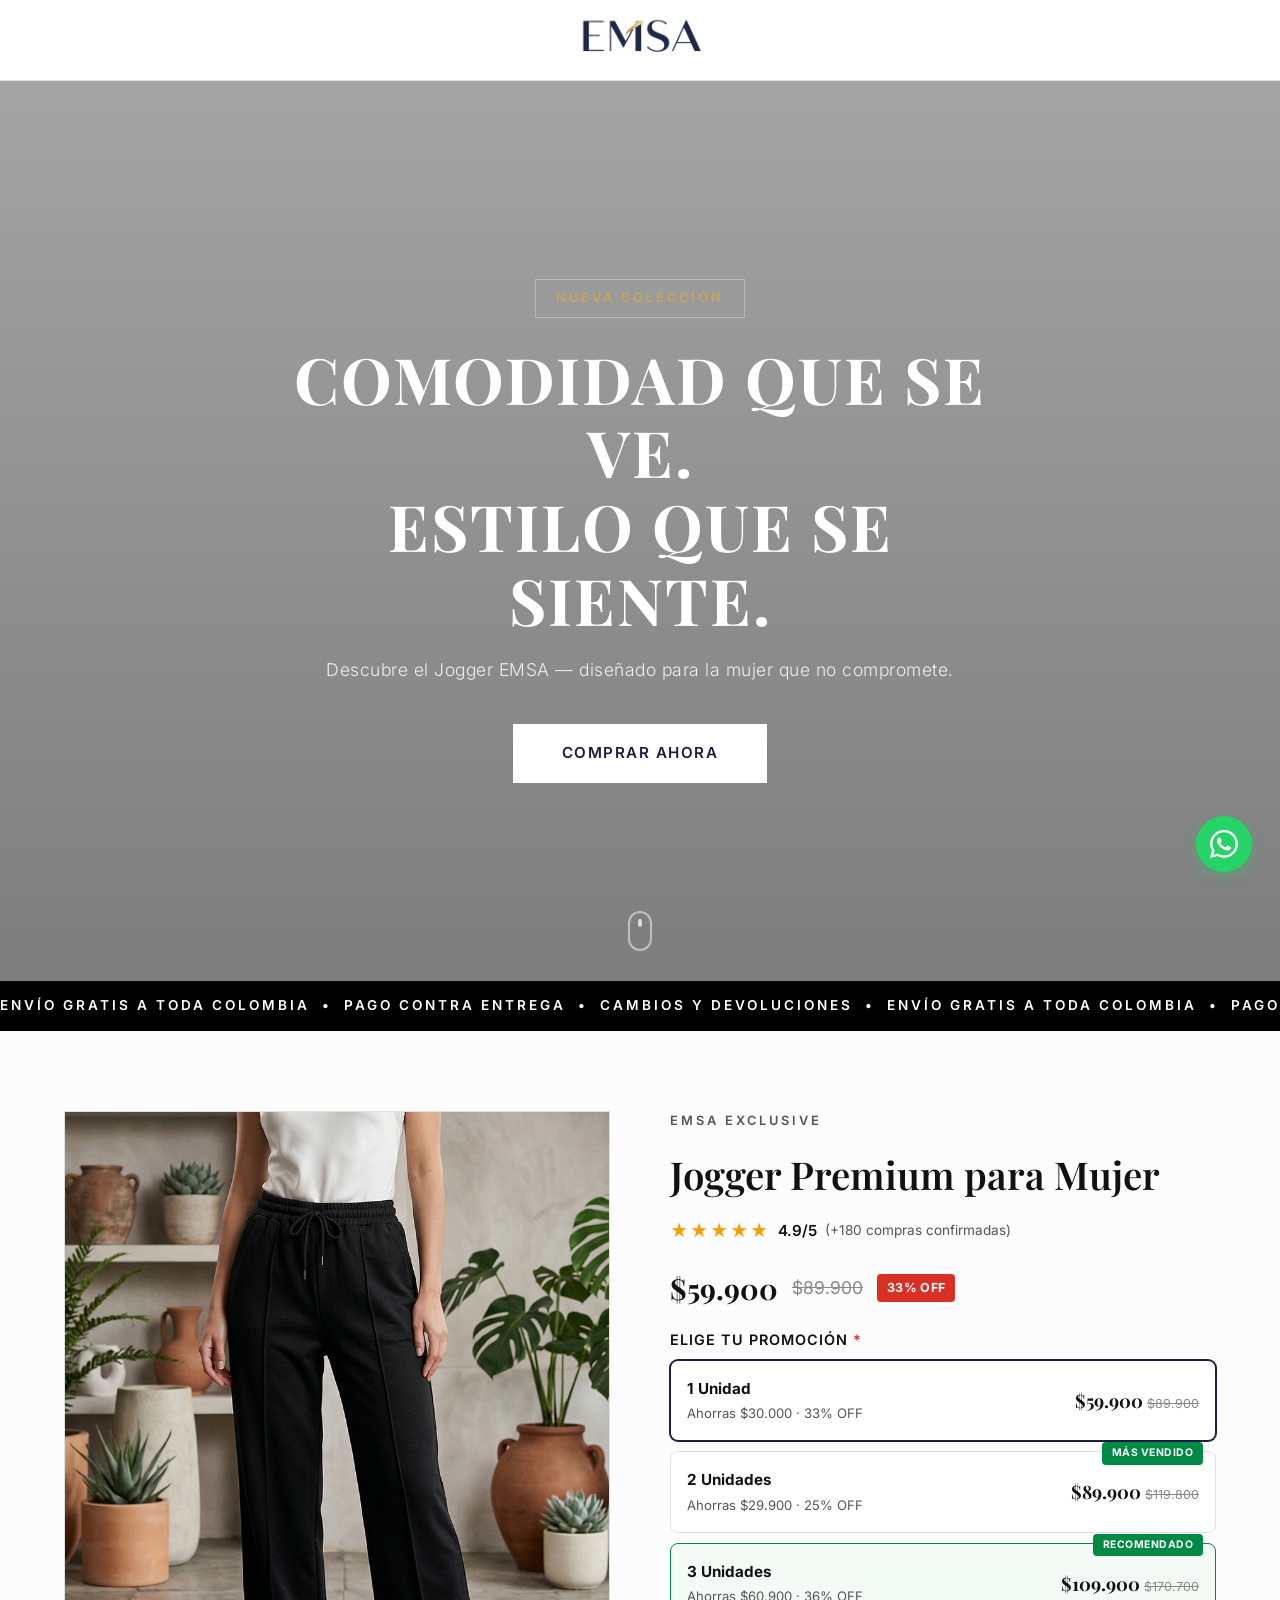
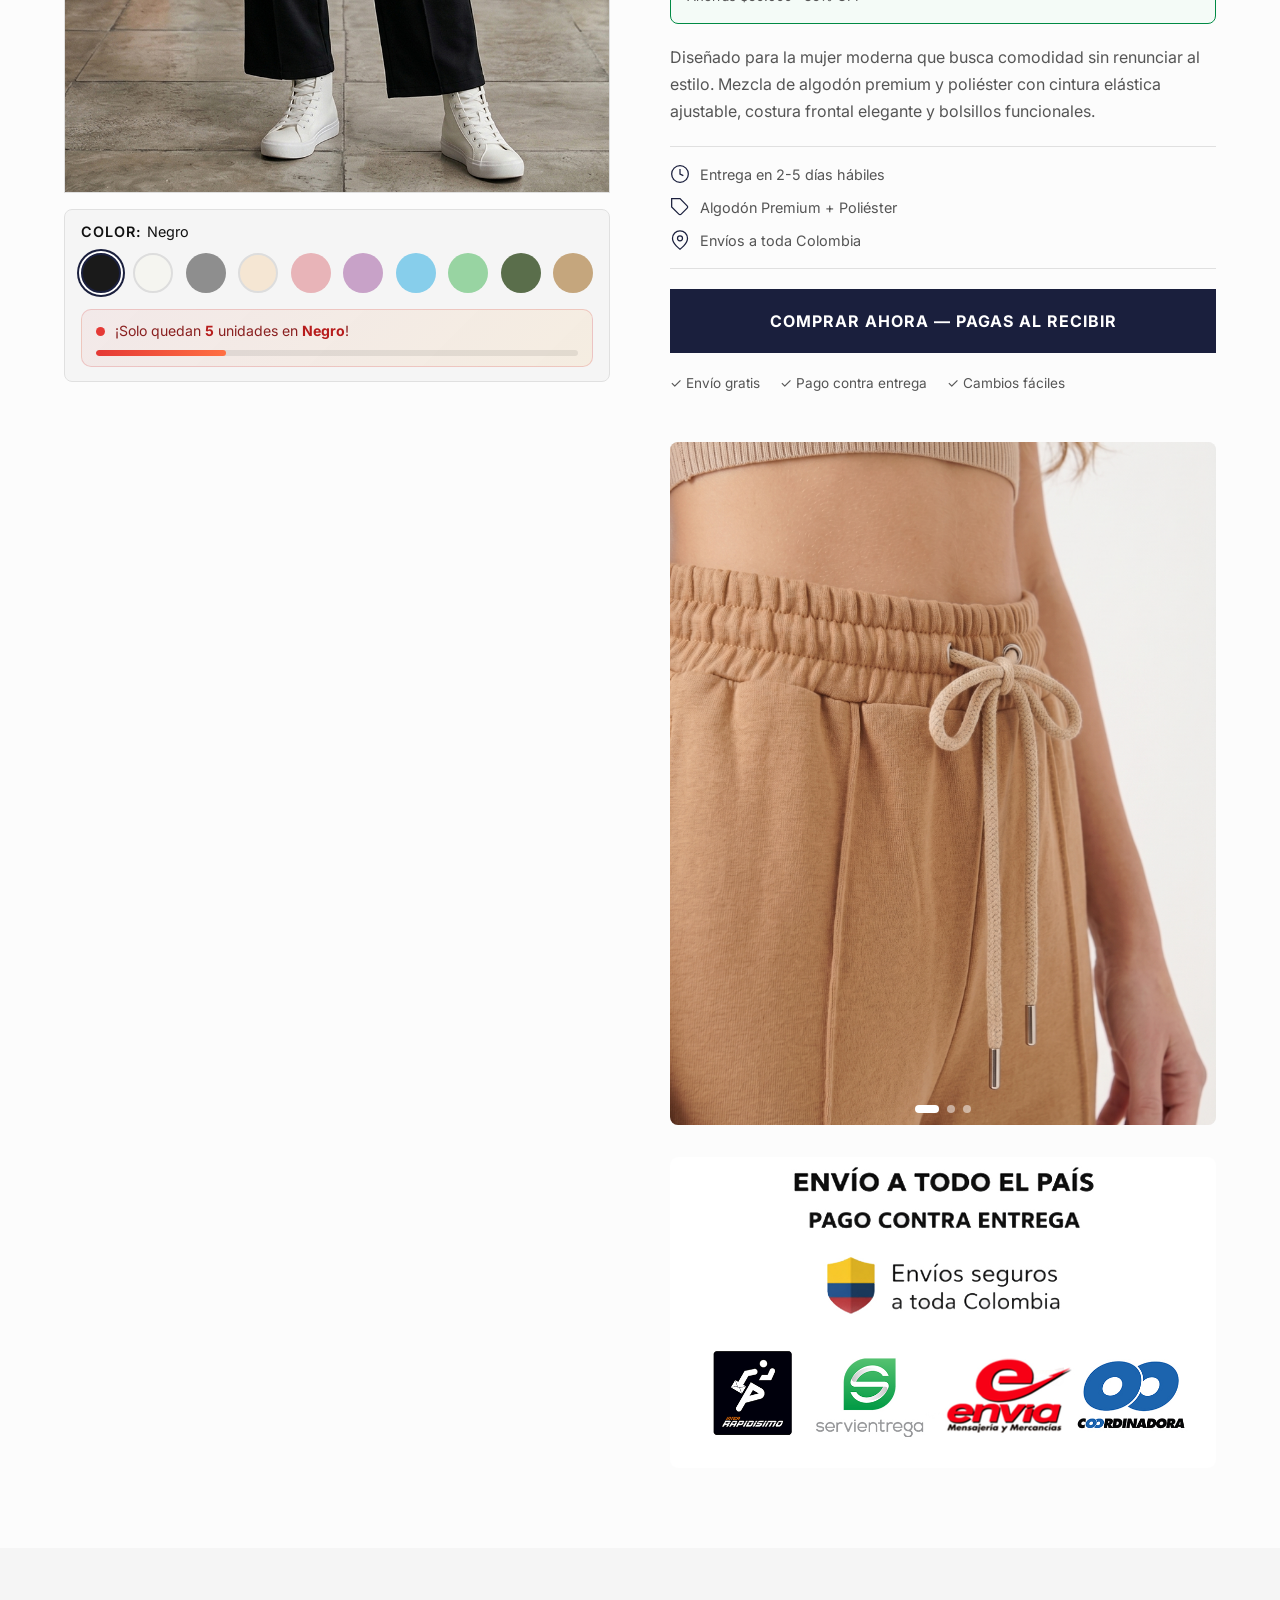
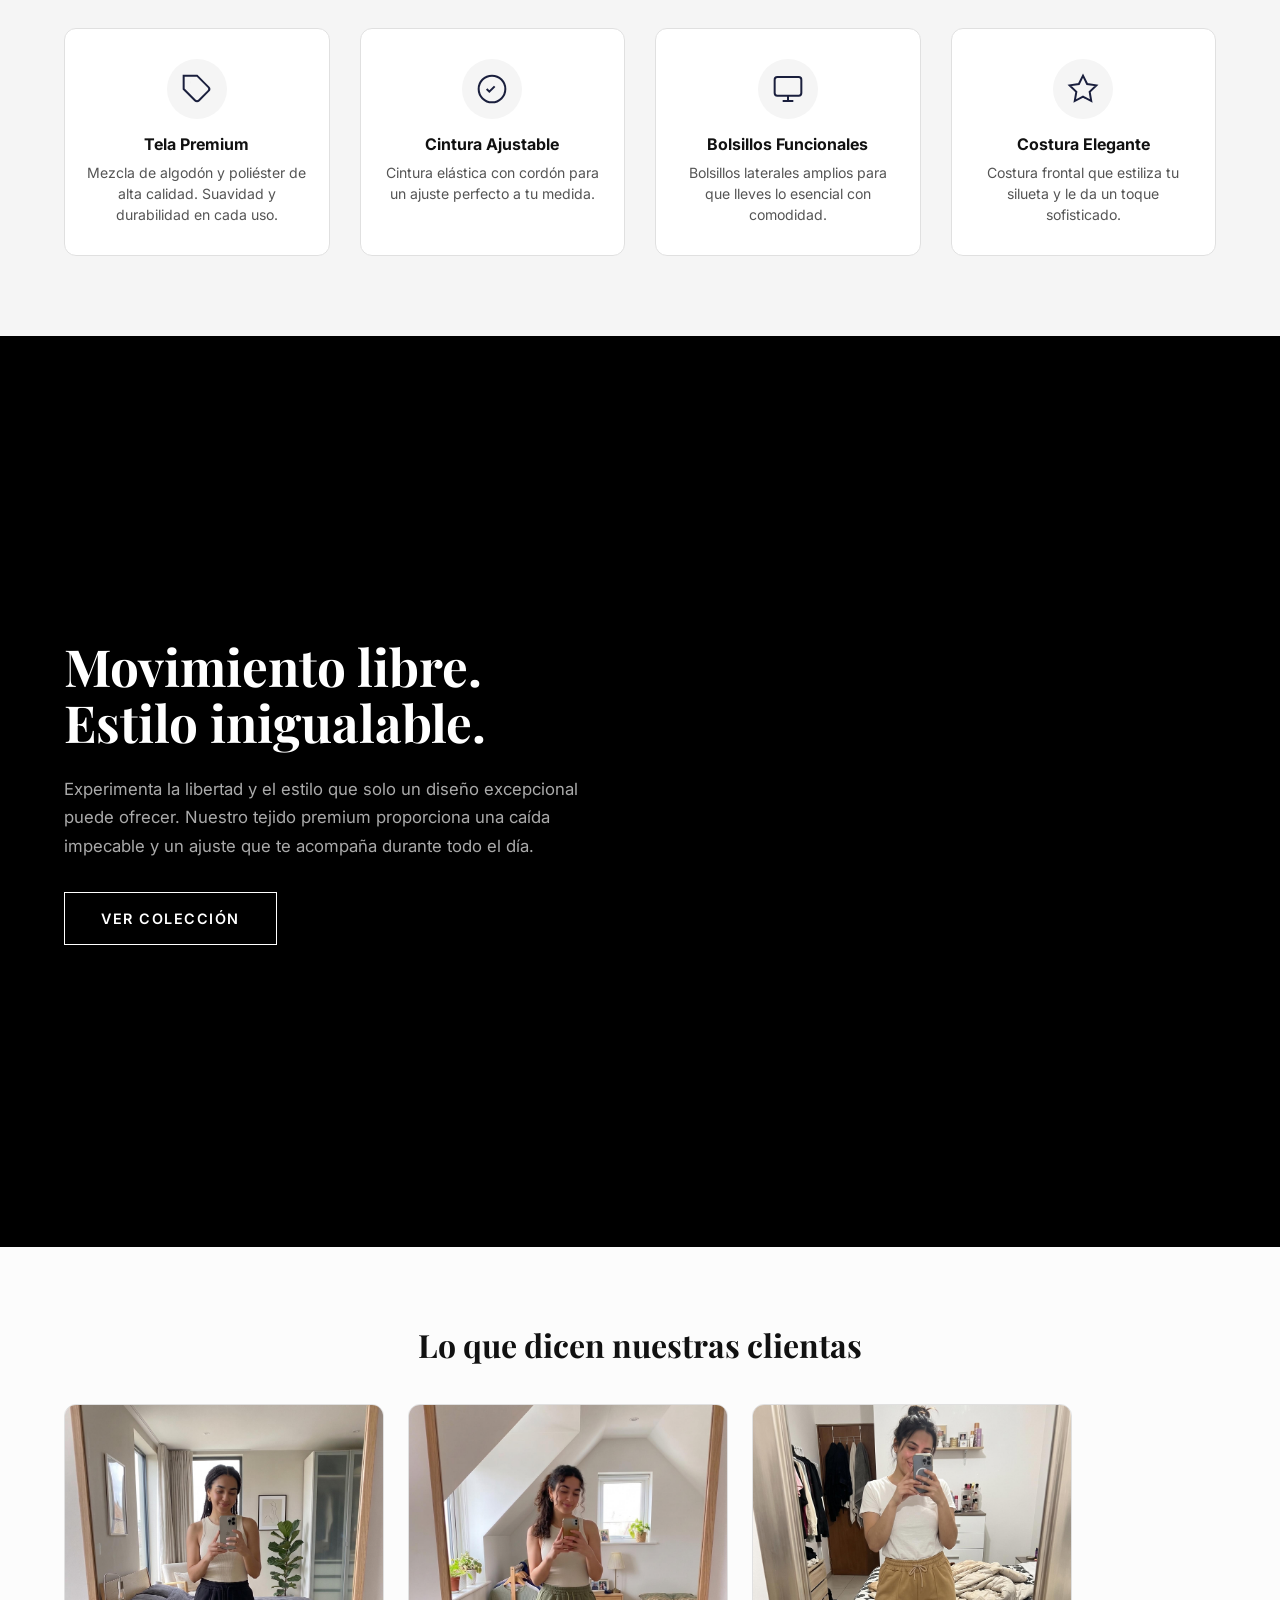
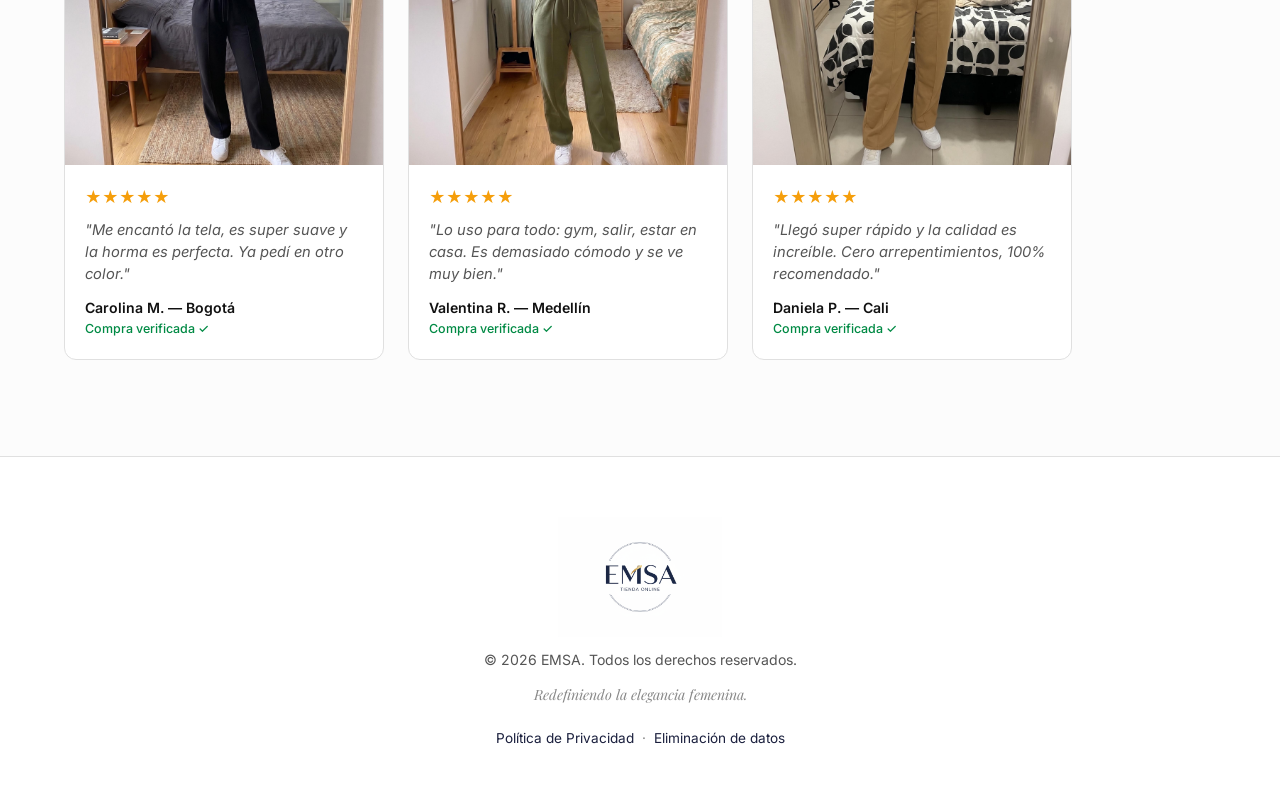
==== index.html @ 85e3eb6b "Cambios emsa 2026-04-19" ====
<!DOCTYPE html>
<html lang="es">

<head>
    <meta charset="UTF-8">
    <meta name="viewport" content="width=device-width, initial-scale=1.0">
    <title>EMSA | Jogger Premium para Mujer — Envío Gratis</title>
    <meta name="description"
        content="Descubre el Jogger Premium EMSA. Comodidad, estilo y elegancia para la mujer moderna. Envío gratis y pago contra entrega en toda Colombia.">
    <meta property="og:title" content="EMSA | Jogger Premium para Mujer">
    <meta property="og:description" content="Comodidad que se ve. Estilo que se siente. Envío gratis a toda Colombia.">
    <meta property="og:type" content="product">
    <link rel="icon" type="image/png" href="multimedia/imagen/material visual tienda/ems_sin_fondo.png">
    <link rel="preconnect" href="https://fonts.googleapis.com">
    <link rel="preconnect" href="https://fonts.gstatic.com" crossorigin>
    <link
        href="https://fonts.googleapis.com/css2?family=Inter:wght@300;400;500;600;700&family=Playfair+Display:ital,wght@0,400;0,600;0,700;1,400&display=swap"
        rel="stylesheet">
    <link rel="stylesheet" href="styles.css">
    <!-- Meta Pixel Code -->
    <script>
    !function(f,b,e,v,n,t,s){if(f.fbq)return;n=f.fbq=function(){n.callMethod?
    n.callMethod.apply(n,arguments):n.queue.push(arguments)};if(!f._fbq)f._fbq=n;
    n.push=n;n.loaded=!0;n.version='2.0';n.queue=[];t=b.createElement(e);t.async=!0;
    t.src=v;s=b.getElementsByTagName(e)[0];s.parentNode.insertBefore(t,s)}(window,
    document,'script','https://connect.facebook.net/en_US/fbevents.js');
    fbq('init', '1169204614256465');
    fbq('track', 'PageView');
    fbq('track', 'ViewContent', {
        content_name: 'Jogger Premium EMSA',
        content_category: 'Mujer / Joggers',
        content_type: 'product',
        currency: 'COP',
        value: 59900
    });
    </script>
    <noscript><img height="1" width="1" style="display:none"
    src="https://www.facebook.com/tr?id=1169204614256465&ev=PageView&noscript=1"/></noscript>
    <!-- End Meta Pixel Code -->
</head>

<body>

    <!-- Navbar -->
    <nav class="navbar" id="navbar">
        <div class="navbar-inner">
            <img src="multimedia/imagen/material visual tienda/ems_sin_fondo.png" alt="EMSA Logo" class="logo">
        </div>
    </nav>

    <!-- Hero Section -->
    <header class="hero" id="inicio">
        <video autoplay muted loop playsinline class="hero-video">
            <source src="multimedia/video/hero.mp4" type="video/mp4">
        </video>
        <div class="hero-overlay"></div>
        <div class="hero-content">
            <p class="hero-badge">Nueva Colección</p>
            <h1 class="hero-title">COMODIDAD QUE SE VE.<br>ESTILO QUE SE SIENTE.</h1>
            <p class="hero-subtitle">Descubre el Jogger EMSA &mdash; diseñado para la mujer que no compromete.</p>
            <a href="#producto" class="btn-hero">Comprar Ahora</a>
        </div>
        <div class="hero-scroll-indicator">
            <span></span>
        </div>
    </header>

    <!-- Marquee -->
    <div class="marquee-bar">
        <div class="marquee-track">
            <span class="marquee-content">ENVÍO GRATIS A TODA COLOMBIA &nbsp;&bull;&nbsp; PAGO CONTRA ENTREGA &nbsp;&bull;&nbsp; CAMBIOS Y DEVOLUCIONES &nbsp;&bull;&nbsp; ENVÍO GRATIS A TODA COLOMBIA &nbsp;&bull;&nbsp; PAGO CONTRA ENTREGA &nbsp;&bull;&nbsp; CAMBIOS Y DEVOLUCIONES &nbsp;&bull;&nbsp;</span>
            <span class="marquee-content">ENVÍO GRATIS A TODA COLOMBIA &nbsp;&bull;&nbsp; PAGO CONTRA ENTREGA &nbsp;&bull;&nbsp; CAMBIOS Y DEVOLUCIONES &nbsp;&bull;&nbsp; ENVÍO GRATIS A TODA COLOMBIA &nbsp;&bull;&nbsp; PAGO CONTRA ENTREGA &nbsp;&bull;&nbsp; CAMBIOS Y DEVOLUCIONES &nbsp;&bull;&nbsp;</span>
        </div>
    </div>

    <!-- Product Section -->
    <section class="product-section" id="producto">
        <div class="container product-grid">

            <!-- Gallery -->
            <div class="product-gallery">
                <div class="main-image-wrapper">
                    <img src="multimedia/imagen/colores productos/Negro.jpg" alt="Jogger EMSA color Negro" id="main-product-img" class="main-image">
                </div>

                <!-- Color Selector (junto a la galería para fácil acceso) -->
                <div class="color-selector" id="gallery-color-selector">
                    <h3>Color: <span id="selected-color-name">Negro</span></h3>
                    <div class="color-swatches" id="color-swatches">
                        <!-- Generated by JS -->
                    </div>
                    <div class="stock-alert" id="stock-alert">
                        <div class="stock-alert-text">
                            <span class="stock-dot"></span>
                            <span>&iexcl;Solo quedan <strong id="stock-count">5</strong> unidades en <strong id="stock-color-name">Negro</strong>!</span>
                        </div>
                        <div class="stock-bar">
                            <div class="stock-bar-fill" id="stock-bar-fill"></div>
                        </div>
                    </div>
                </div>
            </div>

            <!-- Product Details -->
            <div class="product-details">
                <p class="brand-tag">EMSA EXCLUSIVE</p>
                <h2 class="product-title">Jogger Premium para Mujer</h2>
                <div class="product-reviews">
                    <span class="stars">&#9733;&#9733;&#9733;&#9733;&#9733;</span>
                    <span class="review-score">4.9/5</span>
                    <span class="review-count">(+180 compras confirmadas)</span>
                </div>

                <div class="price-block">
                    <span class="current-price" id="display-price"></span>
                    <span class="original-price" id="display-old-price"></span>
                    <span class="discount-badge" id="display-discount"></span>
                </div>

                <!-- Bundle Selector -->
                <div class="bundle-selector">
                    <h3>Elige tu promoción <span class="required">*</span></h3>
                    <div class="bundle-options" id="bundle-options">
                        <!-- Generated by JS -->
                    </div>
                </div>

                <p class="product-description">
                    Diseñado para la mujer moderna que busca comodidad sin renunciar al estilo.
                    Mezcla de algodón premium y poliéster con cintura elástica ajustable,
                    costura frontal elegante y bolsillos funcionales.
                </p>

                <div class="product-specs">
                    <div class="spec-item">
                        <svg width="20" height="20" viewBox="0 0 24 24" fill="none" stroke="currentColor" stroke-width="1.5"><circle cx="12" cy="12" r="10"/><path d="M12 6v6l4 2"/></svg>
                        <span>Entrega en 2-5 días hábiles</span>
                    </div>
                    <div class="spec-item">
                        <svg width="20" height="20" viewBox="0 0 24 24" fill="none" stroke="currentColor" stroke-width="1.5"><path d="M20.59 13.41l-7.17 7.17a2 2 0 0 1-2.83 0L2 12V2h10l8.59 8.59a2 2 0 0 1 0 2.82z"/><line x1="7" y1="7" x2="7.01" y2="7"/></svg>
                        <span>Algodón Premium + Poliéster</span>
                    </div>
                    <div class="spec-item">
                        <svg width="20" height="20" viewBox="0 0 24 24" fill="none" stroke="currentColor" stroke-width="1.5"><path d="M21 10c0 7-9 13-9 13s-9-6-9-13a9 9 0 0 1 18 0z"/><circle cx="12" cy="10" r="3"/></svg>
                        <span>Envíos a toda Colombia</span>
                    </div>
                </div>

                <button class="btn-buy" id="btn-buy">
                    COMPRAR AHORA &mdash; PAGAS AL RECIBIR
                </button>

                <div class="trust-badges">
                    <span>&#10003; Envío gratis</span>
                    <span>&#10003; Pago contra entrega</span>
                    <span>&#10003; Cambios fáciles</span>
                </div>

                <div class="product-carousel" id="product-carousel">
                    <div class="product-carousel-track" id="product-carousel-track">
                        <div class="product-carousel-slide"><img src="multimedia/imagen/material visual producto/detalle producto.png" alt="Detalle del producto"></div>
                        <div class="product-carousel-slide"><img src="multimedia/imagen/material visual producto/cuerpo lateral.png" alt="Vista lateral"></div>
                        <div class="product-carousel-slide"><img src="multimedia/imagen/material visual producto/cuerpo entero.png" alt="Vista frontal"></div>
                    </div>
                    <div class="product-carousel-dots" id="product-carousel-dots"></div>
                </div>

                <div class="transportadoras">
                    <img src="multimedia/imagen/material visual producto/transportadoras.jpg" alt="Transportadoras: InterRapidísimo, Servientrega, Envía, Coordinadora">
                </div>
            </div>
        </div>
    </section>

    <!-- Benefits -->
    <section class="benefits-section">
        <div class="container">
            <div class="benefits-grid">
                <div class="benefit-card" data-reveal>
                    <div class="benefit-icon">
                        <svg width="32" height="32" viewBox="0 0 24 24" fill="none" stroke="currentColor" stroke-width="1.5"><path d="M20.59 13.41l-7.17 7.17a2 2 0 0 1-2.83 0L2 12V2h10l8.59 8.59a2 2 0 0 1 0 2.82z"/><line x1="7" y1="7" x2="7.01" y2="7"/></svg>
                    </div>
                    <h4>Tela Premium</h4>
                    <p>Mezcla de algodón y poliéster de alta calidad. Suavidad y durabilidad en cada uso.</p>
                </div>
                <div class="benefit-card" data-reveal>
                    <div class="benefit-icon">
                        <svg width="32" height="32" viewBox="0 0 24 24" fill="none" stroke="currentColor" stroke-width="1.5"><circle cx="12" cy="12" r="10"/><path d="M8 12l2 2 4-4"/></svg>
                    </div>
                    <h4>Cintura Ajustable</h4>
                    <p>Cintura elástica con cordón para un ajuste perfecto a tu medida.</p>
                </div>
                <div class="benefit-card" data-reveal>
                    <div class="benefit-icon">
                        <svg width="32" height="32" viewBox="0 0 24 24" fill="none" stroke="currentColor" stroke-width="1.5"><rect x="2" y="3" width="20" height="14" rx="2" ry="2"/><line x1="8" y1="21" x2="16" y2="21"/><line x1="12" y1="17" x2="12" y2="21"/></svg>
                    </div>
                    <h4>Bolsillos Funcionales</h4>
                    <p>Bolsillos laterales amplios para que lleves lo esencial con comodidad.</p>
                </div>
                <div class="benefit-card" data-reveal>
                    <div class="benefit-icon">
                        <svg width="32" height="32" viewBox="0 0 24 24" fill="none" stroke="currentColor" stroke-width="1.5"><polygon points="12 2 15.09 8.26 22 9.27 17 14.14 18.18 21.02 12 17.77 5.82 21.02 7 14.14 2 9.27 8.91 8.26 12 2"/></svg>
                    </div>
                    <h4>Costura Elegante</h4>
                    <p>Costura frontal que estiliza tu silueta y le da un toque sofisticado.</p>
                </div>
            </div>
        </div>
    </section>

    <!-- Video Showcase -->
    <section class="video-showcase">
        <div class="container showcase-grid">
            <div class="showcase-text" data-reveal>
                <h2>Movimiento libre.<br>Estilo inigualable.</h2>
                <p>Experimenta la libertad y el estilo que solo un diseño excepcional puede ofrecer. Nuestro tejido premium proporciona una caída impecable y un ajuste que te acompaña durante todo el día.</p>
                <a href="#producto" class="btn-showcase">Ver Colección</a>
            </div>
            <div class="showcase-video-wrapper" data-reveal>
                <video autoplay muted loop playsinline class="showcase-video">
                    <source src="multimedia/video/Jogger_En_Calle.mp4" type="video/mp4">
                </video>
            </div>
        </div>
    </section>

    <!-- Testimonials -->
    <section class="testimonials-section" id="testimonios">
        <div class="container">
            <h2 class="section-heading" data-reveal>Lo que dicen nuestras clientas</h2>
            <div class="testimonials-carousel" id="testimonials-carousel">
                <!-- Generated by JS -->
            </div>
        </div>
    </section>

    <!-- Footer -->
    <footer class="footer">
        <div class="container footer-inner">
            <img src="multimedia/imagen/material visual tienda/emsa.png" alt="EMSA Logo" class="footer-logo">
            <p>&copy; 2026 EMSA. Todos los derechos reservados.</p>
            <p class="footer-tagline">Redefiniendo la elegancia femenina.</p>
            <nav class="footer-legal">
                <a href="privacidad.html">Política de Privacidad</a>
                <span aria-hidden="true">·</span>
                <a href="eliminacion-datos.html">Eliminación de datos</a>
            </nav>
        </div>
    </footer>

    <!-- Sticky Mobile CTA -->
    <div class="sticky-cta" id="sticky-cta">
        <button class="btn-sticky" id="btn-sticky">
            COMPRAR AHORA
            <small>Envío gratis &bull; Pagas al recibir</small>
        </button>
    </div>

    <!-- WhatsApp Float -->
    <a href="#" id="whatsapp-float" class="whatsapp-float" target="_blank" rel="noopener noreferrer">
        <svg xmlns="http://www.w3.org/2000/svg" width="28" height="28" fill="white" viewBox="0 0 16 16">
            <path d="M13.601 2.326A7.854 7.854 0 0 0 7.994 0C3.627 0 .068 3.558.064 7.926c0 1.399.366 2.76 1.057 3.965L0 16l4.204-1.102a7.933 7.933 0 0 0 3.79.965h.004c4.368 0 7.926-3.558 7.93-7.93A7.898 7.898 0 0 0 13.6 2.326zM7.994 14.521a6.573 6.573 0 0 1-3.356-.92l-.24-.144-2.494.654.666-2.433-.156-.251a6.56 6.56 0 0 1-1.007-3.505c0-3.626 2.957-6.584 6.591-6.584a6.56 6.56 0 0 1 4.66 1.931 6.557 6.557 0 0 1 1.928 4.66c-.004 3.639-2.961 6.592-6.592 6.592zm3.615-4.934c-.197-.099-1.17-.578-1.353-.646-.182-.065-.315-.099-.445.099-.133.197-.513.646-.627.775-.114.133-.232.148-.43.05-.197-.1-.836-.308-1.592-.985-.59-.525-.985-1.175-1.103-1.372-.114-.198-.011-.304.088-.403.087-.088.197-.232.296-.346.1-.114.133-.198.198-.33.065-.134.034-.248-.015-.347-.05-.099-.445-1.076-.612-1.47-.16-.389-.323-.335-.445-.34-.114-.007-.247-.007-.38-.007a.729.729 0 0 0-.529.247c-.182.198-.691.677-.691 1.654 0 .977.71 1.916.81 2.049.098.133 1.394 2.132 3.383 2.992.47.205.84.326 1.129.418.475.152.904.129 1.246.08.38-.058 1.171-.48 1.338-.943.164-.464.164-.86.114-.943-.049-.084-.182-.133-.38-.232z"/>
        </svg>
    </a>

    <!-- Checkout Modal -->
    <div class="modal-overlay" id="checkout-modal">
        <div class="modal" role="dialog" aria-labelledby="modal-title">
            <button class="modal-close" id="modal-close" aria-label="Cerrar">&times;</button>

            <div class="modal-header">
                <h3 id="modal-title">Finaliza tu Pedido</h3>
                <p>Completa el formulario y <strong>paga al recibir</strong> en la puerta de tu casa.</p>
            </div>

            <div class="modal-body">
                <!-- Order Summary -->
                <div class="order-summary">
                    <div class="summary-thumb">
                        <img src="multimedia/imagen/material visual producto/cuerpo entero.png" alt="Jogger EMSA" id="summary-img">
                    </div>
                    <div class="summary-info">
                        <h4 id="summary-combo-name">1 Unidad</h4>
                        <p class="summary-color" id="summary-color">Color: Negro</p>
                        <div class="summary-price-row">
                            <span id="summary-price">$59.900</span>
                            <span class="summary-free-shipping">Envío Gratis</span>
                        </div>
                    </div>
                </div>

                <!-- Modal Bundle Selector -->
                <div class="modal-bundles">
                    <h4>Promoción:</h4>
                    <div class="modal-bundle-grid" id="modal-bundle-grid">
                        <!-- Generated by JS -->
                    </div>
                </div>

                <!-- Sizes per unit -->
                <div class="modal-sizes" id="modal-sizes-container">
                    <!-- Generated by JS -->
                </div>

                <!-- Form -->
                <form id="checkout-form" class="checkout-form" novalidate>
                    <div class="form-row">
                        <div class="form-group">
                            <label for="fname">Nombre *</label>
                            <input type="text" id="fname" name="fname" placeholder="Tu nombre" required>
                        </div>
                        <div class="form-group">
                            <label for="lname">Apellidos *</label>
                            <input type="text" id="lname" name="lname" placeholder="Tus apellidos" required>
                        </div>
                    </div>

                    <div class="form-row">
                        <div class="form-group">
                            <label for="phone">Celular *</label>
                            <input type="tel" id="phone" name="phone" placeholder="3001234567" pattern="[0-9]{10}" required>
                            <span class="field-error" id="phone-error">Ingresa exactamente 10 dígitos.</span>
                        </div>
                        <div class="form-group">
                            <label for="email">Email <span class="optional">(opcional)</span></label>
                            <input type="email" id="email" name="email" placeholder="correo@ejemplo.com">
                        </div>
                    </div>

                    <div class="form-row">
                        <div class="form-group">
                            <label for="department">Departamento *</label>
                            <select id="department" name="department" required>
                                <option value="">Selecciona</option>
                            </select>
                        </div>
                        <div class="form-group">
                            <label for="city">Ciudad *</label>
                            <select id="city" name="city" required disabled>
                                <option value="">Primero el departamento</option>
                            </select>
                        </div>
                    </div>

                    <div class="form-group">
                        <label for="address">Dirección de entrega *</label>
                        <input type="text" id="address" name="address" placeholder="Calle 45 # 12-34" required>
                    </div>

                    <div class="form-row">
                        <div class="form-group">
                            <label for="neighborhood">Barrio *</label>
                            <input type="text" id="neighborhood" name="neighborhood" placeholder="Nombre del barrio" required>
                        </div>
                        <div class="form-group">
                            <label for="apto">Casa / Apto <span class="optional">(opcional)</span></label>
                            <input type="text" id="apto" name="apto" placeholder="Apto 301, Torre B...">
                        </div>
                    </div>

                    <button type="submit" class="btn-submit">
                        <svg width="22" height="22" viewBox="0 0 24 24" fill="none" stroke="currentColor" stroke-width="2" stroke-linecap="round" stroke-linejoin="round"><path d="M21 15a2 2 0 0 1-2 2H7l-4 4V5a2 2 0 0 1 2-2h14a2 2 0 0 1 2 2z"></path></svg>
                        CONFIRMAR PEDIDO POR WHATSAPP
                    </button>
                    <p class="form-disclaimer">Al confirmar serás redirigido a WhatsApp para validar tu pedido y coordinar el despacho.</p>
                </form>
            </div>
        </div>
    </div>

    <!-- Social Proof Toast Container -->
    <div class="social-proof-toast" id="social-proof-toast" aria-live="polite">
        <div class="toast-thumb"><img id="toast-img" src="" alt=""></div>
        <div class="toast-body">
            <p class="toast-title"><span id="toast-name"></span> de <span id="toast-city"></span></p>
            <p class="toast-text">compró <strong id="toast-qty"></strong> &mdash; <span class="toast-verified">Compra verificada &#10003;</span></p>
            <p class="toast-time" id="toast-time"></p>
        </div>
        <button class="toast-close" id="toast-close" aria-label="Cerrar">&times;</button>
    </div>

    <script src="script.js"></script>
</body>

</html>
---- styles.css ----
/* ==========================================================
   EMSA — Landing Page Styles
   Paleta: Negro/Blanco/Navy (inspirado en identidad EMSA)
   Tipografía: Playfair Display + Inter
   ========================================================== */

:root {
    --bg: #fcfcfc;
    --bg-alt: #f5f5f5;
    --text: #111111;
    --text-secondary: #555555;
    --text-light: #888888;
    --accent: #1a1f3d;
    --accent-light: #2d3561;
    --gold: #c5a55a;
    --border: #e0e0e0;
    --success: #008a44;
    --error: #d93025;
    --whatsapp: #25D366;
    --white: #ffffff;
    --black: #000000;
    --radius: 8px;
    --radius-lg: 12px;
    --transition: 0.3s ease;
    --shadow-sm: 0 2px 8px rgba(0,0,0,0.06);
    --shadow-md: 0 4px 20px rgba(0,0,0,0.08);
    --shadow-lg: 0 10px 40px rgba(0,0,0,0.12);
}

/* ==========================================================
   Reset & Base
   ========================================================== */
*,
*::before,
*::after {
    margin: 0;
    padding: 0;
    box-sizing: border-box;
}

html {
    scroll-behavior: smooth;
}

body {
    font-family: 'Inter', system-ui, -apple-system, sans-serif;
    background-color: var(--bg);
    color: var(--text);
    line-height: 1.6;
    overflow-x: hidden;
    -webkit-font-smoothing: antialiased;
}

h1, h2, h3, h4 {
    font-family: 'Playfair Display', serif;
    line-height: 1.15;
}

a {
    text-decoration: none;
    color: inherit;
}

img {
    max-width: 100%;
    height: auto;
    display: block;
}

button {
    font-family: inherit;
    cursor: pointer;
    border: none;
    background: none;
}

.container {
    max-width: 1200px;
    margin: 0 auto;
    padding: 0 24px;
}

/* ==========================================================
   Reveal Animation
   ========================================================== */
[data-reveal] {
    opacity: 0;
    transform: translateY(30px);
    transition: opacity 0.7s ease, transform 0.7s ease;
}

[data-reveal].revealed {
    opacity: 1;
    transform: translateY(0);
}

/* ==========================================================
   Navbar
   ========================================================== */
.navbar {
    position: sticky;
    top: 0;
    z-index: 100;
    background: var(--white);
    border-bottom: 1px solid var(--border);
    transition: box-shadow var(--transition);
}

.navbar.scrolled {
    box-shadow: var(--shadow-sm);
}

.navbar-inner {
    display: flex;
    justify-content: center;
    align-items: center;
    height: 80px;
    padding: 0 24px;
    overflow: visible;
}

.logo {
    height: 200px;
    width: auto;
    object-fit: contain;
    transition: transform var(--transition);
}

.logo:hover {
    transform: scale(1.03);
}

/* ==========================================================
   Hero
   ========================================================== */
.hero {
    position: relative;
    height: 100vh;
    min-height: 600px;
    display: flex;
    align-items: center;
    justify-content: center;
    text-align: center;
    color: var(--white);
    overflow: hidden;
}

.hero-video {
    position: absolute;
    top: 50%;
    left: 50%;
    transform: translate(-50%, -50%);
    min-width: 100%;
    min-height: 100%;
    object-fit: cover;
    z-index: 0;
}

.hero-overlay {
    position: absolute;
    inset: 0;
    background: linear-gradient(
        to bottom,
        rgba(0, 0, 0, 0.35) 0%,
        rgba(0, 0, 0, 0.5) 100%
    );
    z-index: 1;
}

.hero-content {
    position: relative;
    z-index: 2;
    max-width: 800px;
    padding: 20px;
    animation: heroFadeIn 1.5s ease-out;
}

@keyframes heroFadeIn {
    from { opacity: 0; transform: translateY(30px); }
    to   { opacity: 1; transform: translateY(0); }
}

.hero-badge {
    display: inline-block;
    font-family: 'Inter', sans-serif;
    font-size: 0.8rem;
    font-weight: 600;
    letter-spacing: 3px;
    text-transform: uppercase;
    border: 1px solid rgba(255,255,255,0.3);
    padding: 8px 20px;
    margin-bottom: 24px;
    color: var(--gold);
}

.hero-title {
    font-size: clamp(2.2rem, 5vw, 4rem);
    font-weight: 700;
    letter-spacing: 2px;
    margin-bottom: 20px;
    color: var(--white);
}

.hero-subtitle {
    font-family: 'Inter', sans-serif;
    font-size: 1.1rem;
    font-weight: 300;
    letter-spacing: 0.5px;
    margin-bottom: 40px;
    color: rgba(255,255,255,0.85);
}

.btn-hero {
    display: inline-block;
    background: var(--white);
    color: var(--accent);
    font-family: 'Inter', sans-serif;
    font-size: 0.95rem;
    font-weight: 600;
    letter-spacing: 1.5px;
    text-transform: uppercase;
    padding: 16px 48px;
    border: 1px solid var(--white);
    transition: all var(--transition);
}

.btn-hero:hover {
    background: transparent;
    color: var(--white);
}

.hero-scroll-indicator {
    position: absolute;
    bottom: 30px;
    left: 50%;
    transform: translateX(-50%);
    z-index: 2;
}

.hero-scroll-indicator span {
    display: block;
    width: 24px;
    height: 40px;
    border: 2px solid rgba(255,255,255,0.5);
    border-radius: 12px;
    position: relative;
}

.hero-scroll-indicator span::after {
    content: '';
    position: absolute;
    top: 6px;
    left: 50%;
    transform: translateX(-50%);
    width: 4px;
    height: 8px;
    background: rgba(255,255,255,0.7);
    border-radius: 2px;
    animation: scrollBounce 2s infinite;
}

@keyframes scrollBounce {
    0%, 100% { transform: translateX(-50%) translateY(0); opacity: 1; }
    50%      { transform: translateX(-50%) translateY(12px); opacity: 0.3; }
}

/* ==========================================================
   Marquee
   ========================================================== */
.marquee-bar {
    background: var(--black);
    color: var(--white);
    padding: 14px 0;
    overflow: hidden;
    white-space: nowrap;
}

.marquee-track {
    display: flex;
    width: max-content;
    animation: marqueeScroll 20s linear infinite;
}

.marquee-content {
    font-family: 'Inter', sans-serif;
    font-size: 0.85rem;
    font-weight: 600;
    letter-spacing: 3px;
    text-transform: uppercase;
    flex-shrink: 0;
}

@keyframes marqueeScroll {
    0%   { transform: translateX(0); }
    100% { transform: translateX(-50%); }
}

/* ==========================================================
   Product Section
   ========================================================== */
.product-section {
    padding: 80px 0;
}

.product-grid {
    display: grid;
    grid-template-columns: 1fr 1fr;
    gap: 60px;
    align-items: start;
}

/* Gallery */
.product-gallery {
    display: flex;
    flex-direction: column;
    gap: 16px;
    position: sticky;
    top: 100px;
}

.main-image-wrapper {
    width: 100%;
    aspect-ratio: 4/5;
    overflow: hidden;
    background: var(--bg-alt);
    border: 1px solid var(--border);
}

.main-image {
    width: 100%;
    height: 100%;
    object-fit: cover;
    transition: opacity 0.2s ease;
}

/* Product Details */
.product-details {
    display: flex;
    flex-direction: column;
    gap: 20px;
}

.brand-tag {
    font-family: 'Inter', sans-serif;
    font-size: 0.8rem;
    font-weight: 600;
    letter-spacing: 3px;
    text-transform: uppercase;
    color: var(--text-secondary);
}

.product-title {
    font-size: 2.4rem;
    font-weight: 600;
    color: var(--text);
    line-height: 1.2;
}

.product-reviews {
    display: flex;
    align-items: center;
    gap: 8px;
    flex-wrap: wrap;
}

.stars {
    color: #F59E0B;
    font-size: 1.1rem;
    letter-spacing: 2px;
}

.review-score {
    font-weight: 600;
    font-size: 0.95rem;
}

.review-count {
    color: var(--text-secondary);
    font-size: 0.85rem;
}

/* Price */
.price-block {
    display: flex;
    align-items: center;
    gap: 14px;
    flex-wrap: wrap;
}

.current-price {
    font-family: 'Playfair Display', serif;
    font-size: 1.8rem;
    font-weight: 700;
    color: var(--text);
}

.original-price {
    font-size: 1.1rem;
    color: var(--text-light);
    text-decoration: line-through;
}

.discount-badge {
    background: var(--error);
    color: var(--white);
    font-size: 0.78rem;
    font-weight: 700;
    padding: 4px 10px;
    border-radius: 4px;
    text-transform: uppercase;
    letter-spacing: 0.3px;
}

/* Color Selector inside gallery */
#gallery-color-selector {
    background: var(--bg-alt);
    border: 1px solid var(--border);
    border-radius: var(--radius);
    padding: 14px 16px;
}

/* Color Selector */
.color-selector h3,
.bundle-selector h3 {
    font-family: 'Inter', sans-serif;
    font-size: 0.9rem;
    font-weight: 600;
    text-transform: uppercase;
    letter-spacing: 1px;
    margin-bottom: 12px;
}

.color-selector h3 span {
    font-weight: 400;
    text-transform: none;
    letter-spacing: 0;
}

.color-swatches {
    display: flex;
    gap: 8px;
    flex-wrap: nowrap;
    justify-content: space-between;
    width: 100%;
}

.color-swatch {
    flex: 1 1 0;
    min-width: 0;
    aspect-ratio: 1 / 1;
    max-width: 40px;
    border-radius: 50%;
    border: 2px solid transparent;
    cursor: pointer;
    transition: all var(--transition);
    position: relative;
    padding: 0;
}

.color-swatch:hover {
    transform: scale(1.1);
}

.color-swatch.active {
    border-color: var(--accent);
    box-shadow: 0 0 0 2px var(--white), 0 0 0 4px var(--accent);
}

/* Bundle Selector */
.bundle-options {
    display: flex;
    flex-direction: column;
    gap: 10px;
}

.bundle-card {
    border: 1px solid var(--border);
    border-radius: var(--radius);
    padding: 16px;
    cursor: pointer;
    transition: all 0.2s ease;
    background: var(--white);
    display: flex;
    justify-content: space-between;
    align-items: center;
    position: relative;
}

.bundle-card:hover {
    border-color: var(--text-light);
}

.bundle-card.active {
    border-color: var(--accent);
    box-shadow: 0 0 0 1px var(--accent);
}

.bundle-card.recommended {
    border-color: var(--success);
    background: #f4fbf7;
}

.bundle-card.recommended.active {
    box-shadow: 0 0 0 1px var(--success);
}

.bundle-badge {
    position: absolute;
    top: -10px;
    right: 12px;
    background: var(--success);
    color: var(--white);
    font-family: 'Inter', sans-serif;
    font-size: 0.65rem;
    font-weight: 700;
    letter-spacing: 0.5px;
    padding: 3px 10px;
    border-radius: 4px;
    text-transform: uppercase;
}

.bundle-left {
    display: flex;
    flex-direction: column;
    gap: 2px;
}

.bundle-name {
    font-weight: 700;
    font-size: 0.95rem;
}

.bundle-meta {
    font-size: 0.82rem;
    color: var(--text-secondary);
}

.bundle-right {
    text-align: right;
}

.bundle-price {
    font-family: 'Playfair Display', serif;
    font-size: 1.15rem;
    font-weight: 700;
}

.bundle-old-price {
    font-size: 0.78rem;
    color: var(--text-light);
    text-decoration: line-through;
}

/* Product Description & Specs */
.product-description {
    color: var(--text-secondary);
    font-size: 1rem;
    line-height: 1.7;
}

.product-specs {
    display: flex;
    flex-direction: column;
    gap: 10px;
    padding: 16px 0;
    border-top: 1px solid var(--border);
    border-bottom: 1px solid var(--border);
}

.spec-item {
    display: flex;
    align-items: center;
    gap: 10px;
    font-size: 0.9rem;
    color: var(--text-secondary);
}

.spec-item svg {
    color: var(--accent);
    flex-shrink: 0;
}

/* Buy Button */
.btn-buy {
    width: 100%;
    padding: 20px;
    background: var(--accent);
    color: var(--white);
    font-size: 1rem;
    font-weight: 700;
    letter-spacing: 1px;
    text-transform: uppercase;
    border: 2px solid var(--accent);
    transition: all var(--transition);
}

.btn-buy:hover {
    background: var(--white);
    color: var(--accent);
}

.trust-badges {
    display: flex;
    gap: 20px;
    flex-wrap: wrap;
    font-size: 0.85rem;
    color: var(--text-secondary);
}

.trust-badges span {
    display: flex;
    align-items: center;
    gap: 4px;
}

.transportadoras {
    margin-top: 12px;
    width: 100%;
}

.transportadoras img {
    display: block;
    width: 100%;
    height: auto;
    border-radius: var(--radius);
    object-fit: cover;
}

/* Product Carousel (auto-scroll arriba de transportadoras) */
.product-carousel {
    margin-top: 28px;
    position: relative;
    overflow: hidden;
    border-radius: var(--radius);
    background: var(--bg-alt);
}

.product-carousel-track {
    display: flex;
    transition: transform 0.6s cubic-bezier(0.4, 0, 0.2, 1);
    will-change: transform;
}

.product-carousel-slide {
    flex: 0 0 100%;
    aspect-ratio: 4/5;
    overflow: hidden;
}

.product-carousel-slide img {
    width: 100%;
    height: 100%;
    object-fit: cover;
    display: block;
}

.product-carousel-dots {
    position: absolute;
    bottom: 12px;
    left: 50%;
    transform: translateX(-50%);
    display: flex;
    gap: 8px;
    z-index: 2;
}

.product-carousel-dot {
    width: 8px;
    height: 8px;
    border-radius: 50%;
    background: rgba(255, 255, 255, 0.5);
    border: none;
    padding: 0;
    cursor: pointer;
    transition: background 0.3s, width 0.3s;
}

.product-carousel-dot.active {
    background: #fff;
    width: 24px;
    border-radius: 4px;
}

/* ==========================================================
   Benefits Section
   ========================================================== */
.benefits-section {
    padding: 80px 0;
    background: var(--bg-alt);
}

.benefits-grid {
    display: grid;
    grid-template-columns: repeat(4, 1fr);
    gap: 30px;
}

.benefit-card {
    text-align: center;
    padding: 30px 20px;
    background: var(--white);
    border: 1px solid var(--border);
    border-radius: var(--radius-lg);
    transition: transform var(--transition), box-shadow var(--transition);
}

.benefit-card:hover {
    transform: translateY(-4px);
    box-shadow: var(--shadow-md);
}

.benefit-icon {
    display: inline-flex;
    align-items: center;
    justify-content: center;
    width: 60px;
    height: 60px;
    border-radius: 50%;
    background: var(--bg-alt);
    color: var(--accent);
    margin-bottom: 16px;
}

.benefit-card h4 {
    font-family: 'Inter', sans-serif;
    font-size: 1rem;
    font-weight: 700;
    margin-bottom: 8px;
    color: var(--text);
}

.benefit-card p {
    font-size: 0.88rem;
    color: var(--text-secondary);
    line-height: 1.5;
}

/* ==========================================================
   Video Showcase
   ========================================================== */
.video-showcase {
    background: var(--black);
    color: var(--white);
    padding: 100px 0;
}

.showcase-grid {
    display: grid;
    grid-template-columns: 1fr 1fr;
    gap: 60px;
    align-items: center;
}

.showcase-text h2 {
    font-size: clamp(2rem, 4vw, 3.2rem);
    margin-bottom: 24px;
    line-height: 1.1;
    color: var(--white);
}

.showcase-text p {
    font-size: 1.05rem;
    color: #aaaaaa;
    margin-bottom: 32px;
    line-height: 1.7;
}

.btn-showcase {
    display: inline-block;
    font-family: 'Inter', sans-serif;
    font-size: 0.9rem;
    font-weight: 600;
    letter-spacing: 1.5px;
    text-transform: uppercase;
    color: var(--white);
    border: 1px solid var(--white);
    padding: 14px 36px;
    transition: all var(--transition);
}

.btn-showcase:hover {
    background: var(--white);
    color: var(--black);
}

.showcase-video-wrapper {
    width: 100%;
    max-width: 400px;
    aspect-ratio: 9/16;
    margin: 0 auto;
    overflow: hidden;
    border-radius: var(--radius-lg);
}

.showcase-video {
    width: 100%;
    height: 100%;
    object-fit: cover;
}

/* ==========================================================
   Testimonials
   ========================================================== */
.testimonials-section {
    padding: 80px 0;
    background: var(--bg);
}

.section-heading {
    text-align: center;
    font-size: 2rem;
    margin-bottom: 40px;
    color: var(--text);
}

.testimonials-carousel {
    display: flex;
    gap: 24px;
    overflow-x: auto;
    scroll-snap-type: x mandatory;
    -webkit-overflow-scrolling: touch;
    padding-bottom: 16px;
}

.testimonials-carousel::-webkit-scrollbar {
    height: 4px;
}

.testimonials-carousel::-webkit-scrollbar-thumb {
    background: var(--border);
    border-radius: 4px;
}

.testimonial-card {
    flex: 0 0 320px;
    scroll-snap-align: center;
    background: var(--white);
    border: 1px solid var(--border);
    border-radius: var(--radius-lg);
    overflow: hidden;
    transition: transform var(--transition);
}

.testimonial-card:hover {
    transform: translateY(-4px);
}

.testimonial-photo {
    width: 100%;
    height: 360px;
    object-fit: cover;
}

.testimonial-body {
    padding: 20px;
}

.testimonial-stars {
    color: #F59E0B;
    font-size: 1rem;
    margin-bottom: 8px;
}

.testimonial-text {
    font-style: italic;
    font-size: 0.92rem;
    color: var(--text-secondary);
    margin-bottom: 12px;
    line-height: 1.5;
}

.testimonial-author {
    font-weight: 600;
    font-size: 0.88rem;
    color: var(--text);
}

.testimonial-verified {
    font-size: 0.78rem;
    color: var(--success);
    font-weight: 500;
}

/* ==========================================================
   Footer
   ========================================================== */
.footer {
    padding: 60px 0 40px;
    text-align: center;
    background: var(--white);
    border-top: 1px solid var(--border);
}

.footer-inner {
    display: flex;
    flex-direction: column;
    align-items: center;
    gap: 12px;
}

.footer-logo {
    height: 120px;
    width: auto;
}

.footer p {
    font-size: 0.88rem;
    color: var(--text-secondary);
}

.footer-tagline {
    font-family: 'Playfair Display', serif;
    font-style: italic;
    color: var(--text-light) !important;
}

.footer-legal {
    margin-top: 10px;
    display: flex;
    flex-wrap: wrap;
    justify-content: center;
    gap: 8px;
    font-size: 0.85rem;
    color: var(--text-light);
}

.footer-legal a {
    color: var(--accent);
    text-decoration: none;
    transition: var(--transition);
}

.footer-legal a:hover {
    color: var(--gold);
    text-decoration: underline;
}

/* ==========================================================
   Sticky CTA (Mobile)
   ========================================================== */
.sticky-cta {
    display: none;
    position: fixed;
    bottom: 0;
    left: 0;
    width: 100%;
    z-index: 90;
    transform: translateY(100%);
    transition: transform 0.4s ease;
}

.sticky-cta.visible {
    transform: translateY(0);
}

.btn-sticky {
    display: flex;
    flex-direction: column;
    align-items: center;
    width: 100%;
    padding: 14px 20px;
    background: var(--accent);
    color: var(--white);
    font-size: 1rem;
    font-weight: 700;
    letter-spacing: 1px;
    text-transform: uppercase;
    line-height: 1.3;
}

.btn-sticky small {
    font-size: 0.75rem;
    font-weight: 400;
    text-transform: none;
    letter-spacing: 0;
    opacity: 0.85;
}

/* ==========================================================
   WhatsApp Float
   ========================================================== */
.whatsapp-float {
    position: fixed;
    bottom: 28px;
    right: 28px;
    width: 56px;
    height: 56px;
    background: var(--whatsapp);
    border-radius: 50%;
    display: flex;
    align-items: center;
    justify-content: center;
    z-index: 95;
    box-shadow: 0 4px 14px rgba(37, 211, 102, 0.4);
    transition: transform var(--transition), box-shadow var(--transition);
}

.whatsapp-float:hover {
    transform: scale(1.1);
    box-shadow: 0 6px 20px rgba(37, 211, 102, 0.5);
}

/* ==========================================================
   Modal Checkout
   ========================================================== */
.modal-overlay {
    position: fixed;
    inset: 0;
    background: rgba(0, 0, 0, 0.6);
    backdrop-filter: blur(4px);
    z-index: 1000;
    display: flex;
    justify-content: center;
    align-items: center;
    padding: 20px;
    opacity: 0;
    visibility: hidden;
    transition: opacity var(--transition), visibility var(--transition);
}

.modal-overlay.open {
    opacity: 1;
    visibility: visible;
}

.modal {
    background: var(--white);
    width: 100%;
    max-width: 540px;
    border-radius: var(--radius-lg);
    box-shadow: var(--shadow-lg);
    max-height: 90vh;
    overflow-y: auto;
    position: relative;
    transform: translateY(20px);
    transition: transform var(--transition);
}

.modal-overlay.open .modal {
    transform: translateY(0);
}

.modal-close {
    position: absolute;
    top: 14px;
    right: 18px;
    font-size: 1.8rem;
    color: var(--text-light);
    cursor: pointer;
    transition: color var(--transition);
    z-index: 2;
    background: none;
    border: none;
    line-height: 1;
}

.modal-close:hover {
    color: var(--text);
}

.modal-header {
    padding: 24px 28px 16px;
    border-bottom: 1px solid var(--border);
    text-align: center;
}

.modal-header h3 {
    font-size: 1.4rem;
    margin-bottom: 6px;
    color: var(--text);
}

.modal-header p {
    font-size: 0.88rem;
    color: var(--text-secondary);
}

.modal-body {
    padding: 20px 28px 28px;
}

/* Order Summary */
.order-summary {
    display: flex;
    gap: 14px;
    padding: 14px;
    background: var(--bg-alt);
    border: 1px solid var(--border);
    border-radius: var(--radius);
    margin-bottom: 20px;
}

.summary-thumb img {
    width: 65px;
    height: 65px;
    object-fit: cover;
    border-radius: var(--radius);
}

.summary-info {
    flex: 1;
    display: flex;
    flex-direction: column;
    justify-content: center;
    gap: 2px;
}

.summary-info h4 {
    font-family: 'Inter', sans-serif;
    font-size: 0.95rem;
    font-weight: 700;
    color: var(--text);
}

.summary-color {
    font-size: 0.82rem;
    color: var(--text-secondary);
}

.summary-price-row {
    display: flex;
    justify-content: space-between;
    align-items: center;
    margin-top: 4px;
}

.summary-price-row span:first-child {
    font-weight: 700;
    font-size: 1.05rem;
}

.summary-free-shipping {
    font-size: 0.75rem;
    color: var(--success);
    font-weight: 600;
}

/* Modal Bundles */
.modal-bundles {
    margin-bottom: 16px;
}

.modal-bundles h4 {
    font-family: 'Inter', sans-serif;
    font-size: 0.88rem;
    font-weight: 600;
    margin-bottom: 10px;
    text-transform: uppercase;
    letter-spacing: 0.5px;
}

.modal-bundle-grid {
    display: grid;
    grid-template-columns: repeat(3, 1fr);
    gap: 8px;
}

.modal-bundle-btn {
    padding: 10px 8px;
    border: 1px solid var(--border);
    border-radius: var(--radius);
    text-align: center;
    cursor: pointer;
    transition: all 0.2s ease;
    background: var(--white);
    font-size: 0.82rem;
    font-weight: 600;
}

.modal-bundle-btn:hover {
    border-color: var(--text-light);
}

.modal-bundle-btn.active {
    border-color: var(--accent);
    background: var(--accent);
    color: var(--white);
}

.modal-bundle-btn small {
    display: block;
    font-weight: 400;
    font-size: 0.72rem;
    margin-top: 2px;
}

/* Modal Sizes */
.modal-sizes {
    margin-bottom: 20px;
}

.modal-sizes h4 {
    font-family: 'Inter', sans-serif;
    font-size: 0.88rem;
    font-weight: 600;
    margin-bottom: 10px;
    text-transform: uppercase;
    letter-spacing: 0.5px;
}

.size-row {
    display: grid;
    grid-template-columns: 1fr 1fr;
    gap: 10px;
    margin-bottom: 10px;
}

.size-row label {
    font-size: 0.82rem;
    font-weight: 500;
    margin-bottom: 4px;
    display: block;
    color: var(--text);
}

.size-row select {
    width: 100%;
    padding: 10px 12px;
    border: 1px solid var(--border);
    border-radius: var(--radius);
    font-family: inherit;
    font-size: 0.9rem;
    color: var(--text);
    background: var(--white);
    transition: border var(--transition);
    appearance: auto;
}

.size-row select:focus {
    outline: none;
    border-color: var(--accent);
}

/* Checkout Form */
.checkout-form {
    display: flex;
    flex-direction: column;
    gap: 14px;
}

.form-row {
    display: grid;
    grid-template-columns: 1fr 1fr;
    gap: 12px;
}

.form-group {
    display: flex;
    flex-direction: column;
    gap: 4px;
}

.form-group label {
    font-size: 0.82rem;
    font-weight: 600;
    color: var(--text);
}

.optional {
    font-weight: 400;
    color: var(--text-light);
}

.form-group input,
.form-group select {
    width: 100%;
    padding: 11px 14px;
    border: 1px solid var(--border);
    border-radius: var(--radius);
    font-family: inherit;
    font-size: 0.9rem;
    color: var(--text);
    background: var(--bg);
    transition: all var(--transition);
    appearance: auto;
}

.form-group input:focus,
.form-group select:focus {
    outline: none;
    border-color: var(--accent);
    background: var(--white);
    box-shadow: 0 0 0 1px var(--accent);
}

.form-group input::placeholder {
    color: #aaa;
}

.field-error {
    font-size: 0.75rem;
    color: var(--error);
    display: none;
}

.required {
    color: var(--error);
}

.btn-submit {
    display: flex;
    align-items: center;
    justify-content: center;
    gap: 10px;
    width: 100%;
    padding: 16px;
    background: var(--whatsapp);
    color: var(--white);
    font-size: 0.95rem;
    font-weight: 700;
    letter-spacing: 0.5px;
    border: none;
    border-radius: var(--radius);
    cursor: pointer;
    transition: all var(--transition);
    margin-top: 6px;
}

.btn-submit:hover {
    background: #1DA851;
    box-shadow: 0 4px 16px rgba(37, 211, 102, 0.4);
}

.form-disclaimer {
    font-size: 0.75rem;
    color: var(--text-light);
    text-align: center;
    line-height: 1.4;
}

/* ==========================================================
   Responsive
   ========================================================== */
@media (max-width: 1024px) {
    .benefits-grid {
        grid-template-columns: repeat(2, 1fr);
    }
}

@media (max-width: 768px) {
    .navbar-inner {
        height: 64px;
    }

    .logo {
        height: 150px;
    }

    .hero {
        min-height: 500px;
    }

    .product-grid {
        grid-template-columns: 1fr;
        gap: 32px;
    }

    .product-gallery {
        position: static;
    }

    .product-title {
        font-size: 1.8rem;
    }

    .benefits-grid {
        grid-template-columns: 1fr 1fr;
        gap: 16px;
    }

    .benefit-card {
        padding: 20px 14px;
    }

    .showcase-grid {
        grid-template-columns: 1fr;
        text-align: center;
        gap: 40px;
    }

    .showcase-text {
        order: 1;
    }

    .showcase-video-wrapper {
        order: 2;
        max-width: 300px;
    }

    .testimonial-card {
        flex: 0 0 280px;
    }

    .testimonial-photo {
        height: 300px;
    }

    /* Show sticky CTA on mobile */
    .sticky-cta {
        display: block;
    }

    .whatsapp-float {
        bottom: 24px;
        right: 20px;
        width: 50px;
        height: 50px;
    }

    .whatsapp-float svg {
        width: 24px;
        height: 24px;
    }

    .sticky-cta.visible ~ .whatsapp-float {
        bottom: 80px;
    }

    /* Modal responsive */
    .modal {
        max-height: 95vh;
        border-radius: var(--radius) var(--radius) 0 0;
        align-self: flex-end;
    }

    .modal-body {
        padding: 16px 20px 24px;
    }

    .form-row {
        grid-template-columns: 1fr;
        gap: 14px;
    }

    .modal-bundle-grid {
        grid-template-columns: repeat(3, 1fr);
    }

    .footer-logo {
        height: 90px;
    }

    .trust-badges {
        flex-direction: column;
        gap: 6px;
    }
}

@media (max-width: 480px) {
    .benefits-grid {
        grid-template-columns: 1fr;
    }

    .thumbnail-row {
        gap: 8px;
    }

    .thumb {
        width: 64px;
        height: 80px;
    }

    .hero-title {
        font-size: 1.8rem;
    }

    .hero-subtitle {
        font-size: 0.95rem;
    }

    .btn-hero {
        padding: 14px 32px;
        font-size: 0.85rem;
    }

    .price-block {
        gap: 10px;
    }

    .current-price {
        font-size: 1.5rem;
    }
}

/* ==========================================================
   Stock Alert (escasez junto al selector de color)
   ========================================================== */
.stock-alert {
    margin-top: 16px;
    padding: 10px 14px;
    background: linear-gradient(135deg, rgba(211, 47, 47, 0.06), rgba(255, 152, 0, 0.08));
    border: 1px solid rgba(211, 47, 47, 0.2);
    border-radius: 10px;
    font-family: 'Inter', sans-serif;
}

.stock-alert-text {
    display: flex;
    align-items: center;
    gap: 10px;
    font-size: 0.88rem;
    color: #8a2020;
    margin-bottom: 8px;
}

.stock-alert-text strong {
    color: #b71c1c;
    font-weight: 700;
}

.stock-dot {
    width: 9px;
    height: 9px;
    border-radius: 50%;
    background: #e53935;
    box-shadow: 0 0 0 0 rgba(229, 57, 53, 0.7);
    animation: stockPulse 1.6s ease-out infinite;
    flex-shrink: 0;
}

@keyframes stockPulse {
    0%   { box-shadow: 0 0 0 0 rgba(229, 57, 53, 0.7); }
    70%  { box-shadow: 0 0 0 8px rgba(229, 57, 53, 0); }
    100% { box-shadow: 0 0 0 0 rgba(229, 57, 53, 0); }
}

.stock-bar {
    height: 6px;
    width: 100%;
    background: rgba(0, 0, 0, 0.08);
    border-radius: 3px;
    overflow: hidden;
}

.stock-bar-fill {
    height: 100%;
    width: 50%;
    background: linear-gradient(90deg, #e53935, #ff7043);
    border-radius: 3px;
    transition: width 0.5s ease;
}

/* ==========================================================
   Social Proof Toast (prueba social flotante)
   ========================================================== */
.social-proof-toast {
    position: fixed;
    bottom: 24px;
    left: 24px;
    z-index: 1500;
    display: flex;
    align-items: center;
    gap: 12px;
    padding: 12px 38px 12px 12px;
    max-width: 340px;
    background: #fff;
    border-radius: 12px;
    box-shadow: 0 10px 40px rgba(0, 0, 0, 0.15), 0 2px 8px rgba(0, 0, 0, 0.08);
    font-family: 'Inter', sans-serif;
    opacity: 0;
    transform: translateY(20px);
    pointer-events: none;
    transition: opacity 0.4s ease, transform 0.4s ease;
}

.social-proof-toast.visible {
    opacity: 1;
    transform: translateY(0);
    pointer-events: auto;
}

.toast-thumb {
    flex-shrink: 0;
    width: 52px;
    height: 52px;
    border-radius: 8px;
    overflow: hidden;
    background: var(--bg-alt);
}

.toast-thumb img {
    width: 100%;
    height: 100%;
    object-fit: cover;
}

.toast-body {
    flex: 1;
    min-width: 0;
}

.toast-title {
    font-size: 0.82rem;
    font-weight: 600;
    color: var(--text);
    margin: 0 0 2px;
    line-height: 1.2;
}

.toast-text {
    font-size: 0.78rem;
    color: #555;
    margin: 0 0 2px;
    line-height: 1.3;
}

.toast-text strong {
    color: var(--text);
    font-weight: 600;
}

.toast-verified {
    color: #2e7d32;
    font-weight: 600;
    font-size: 0.72rem;
}

.toast-time {
    font-size: 0.7rem;
    color: #999;
    margin: 0;
}

.toast-close {
    position: absolute;
    top: 6px;
    right: 8px;
    background: none;
    border: none;
    font-size: 1.2rem;
    color: #aaa;
    cursor: pointer;
    padding: 2px 6px;
    line-height: 1;
    transition: color 0.2s;
}

.toast-close:hover {
    color: var(--text);
}

@media (max-width: 480px) {
    .social-proof-toast {
        left: 12px;
        right: 12px;
        bottom: 12px;
        max-width: none;
    }
}
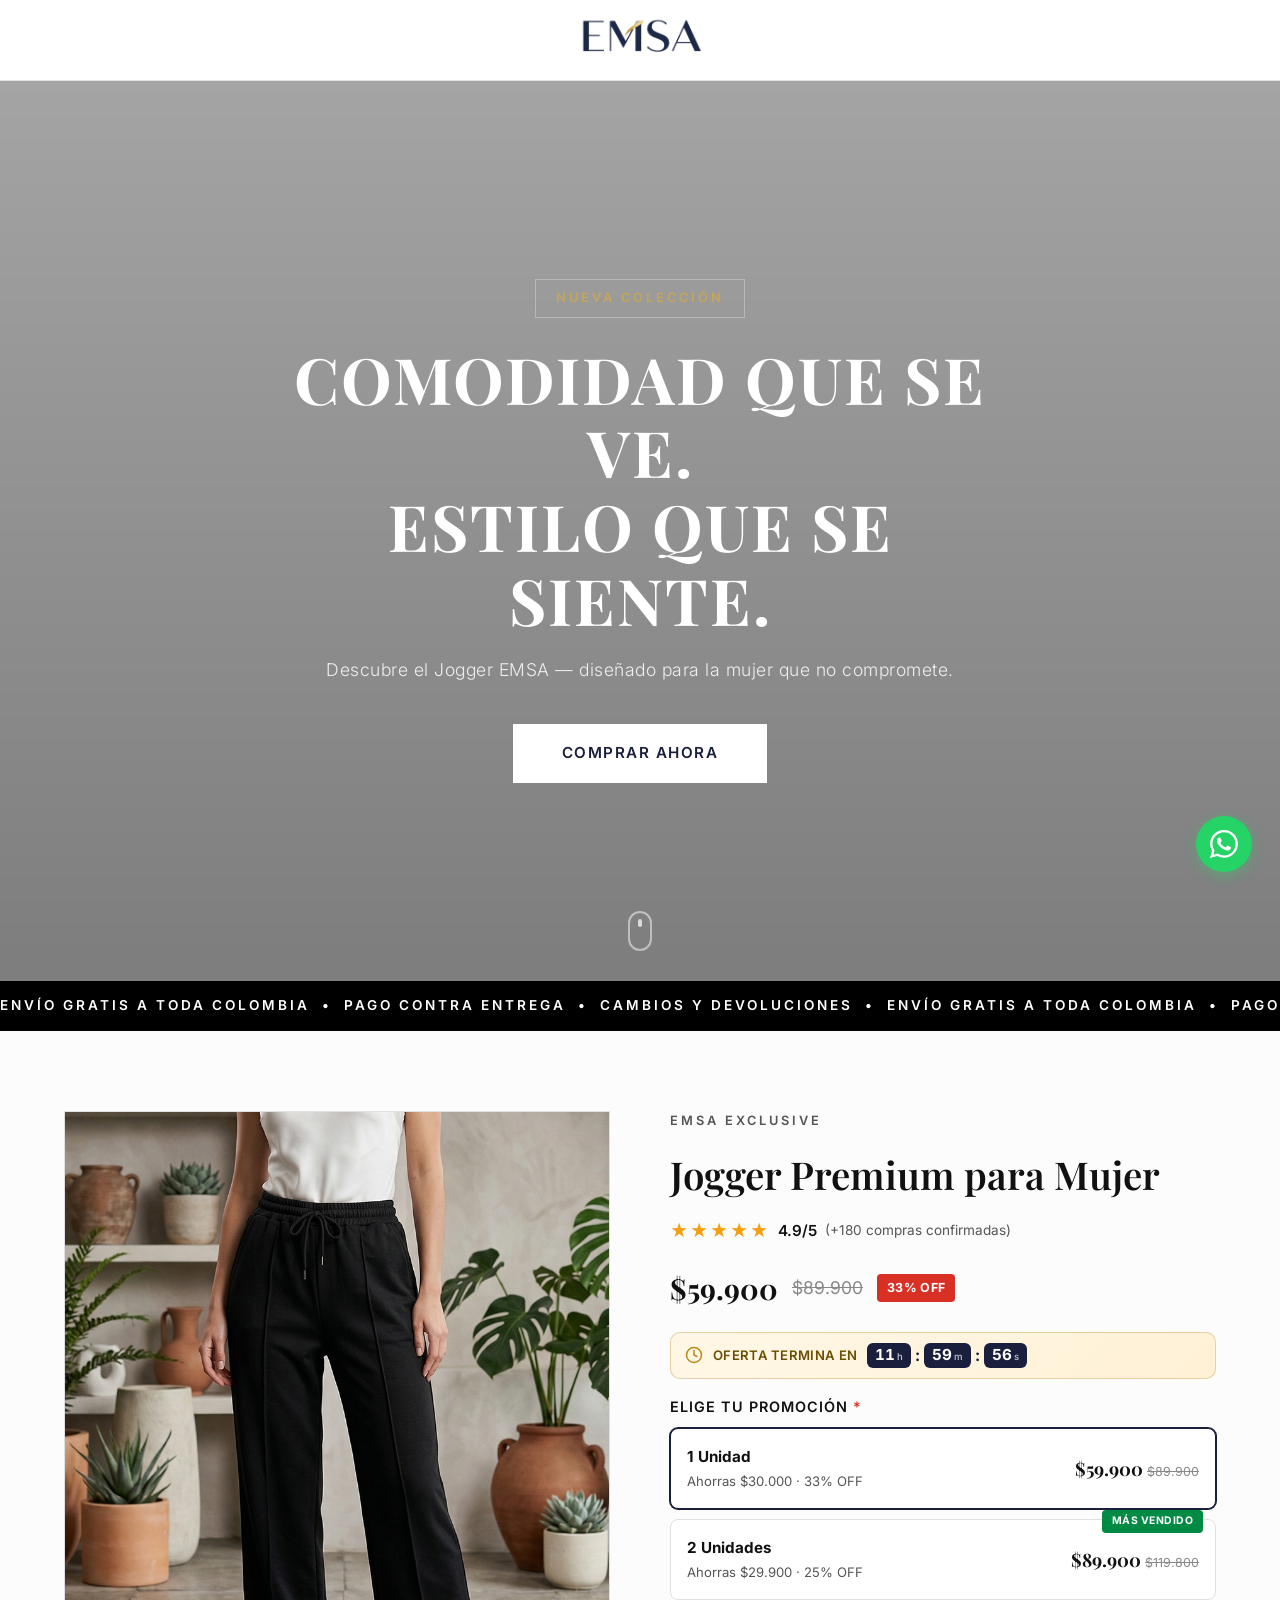
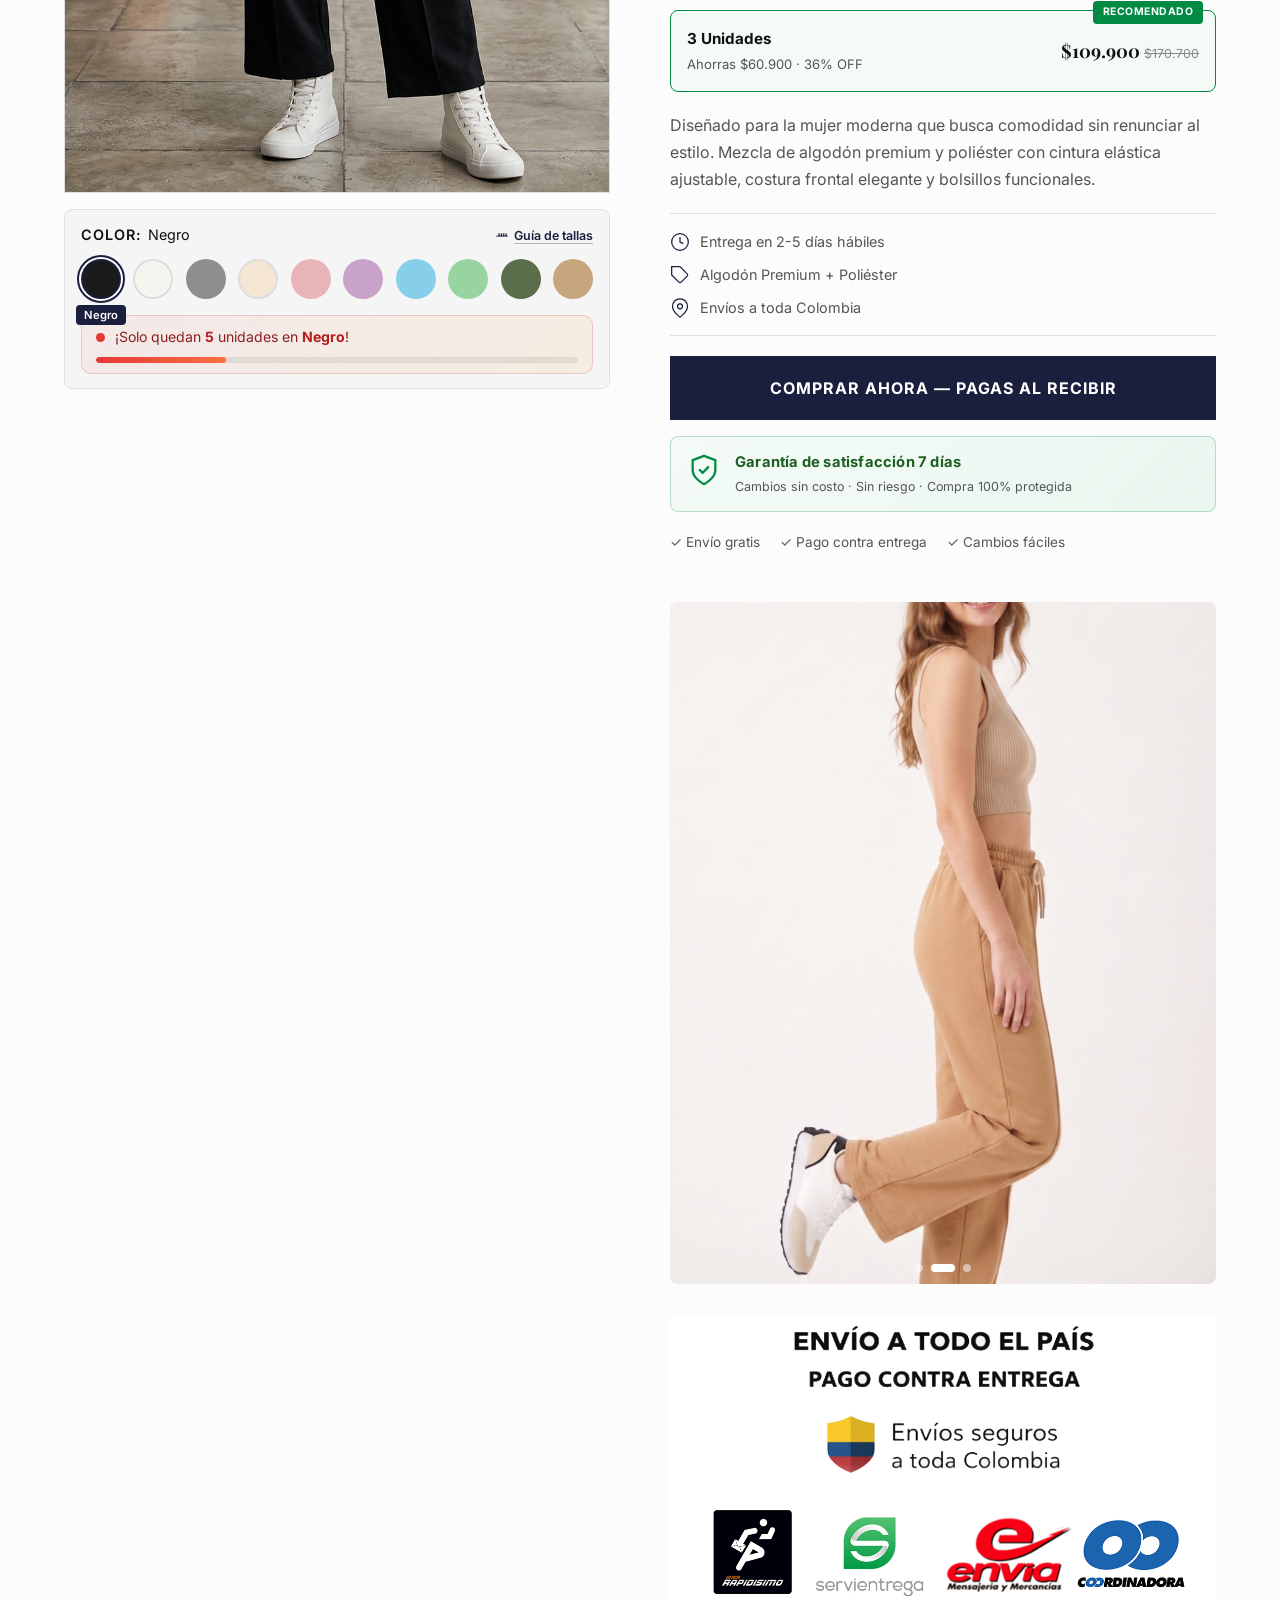
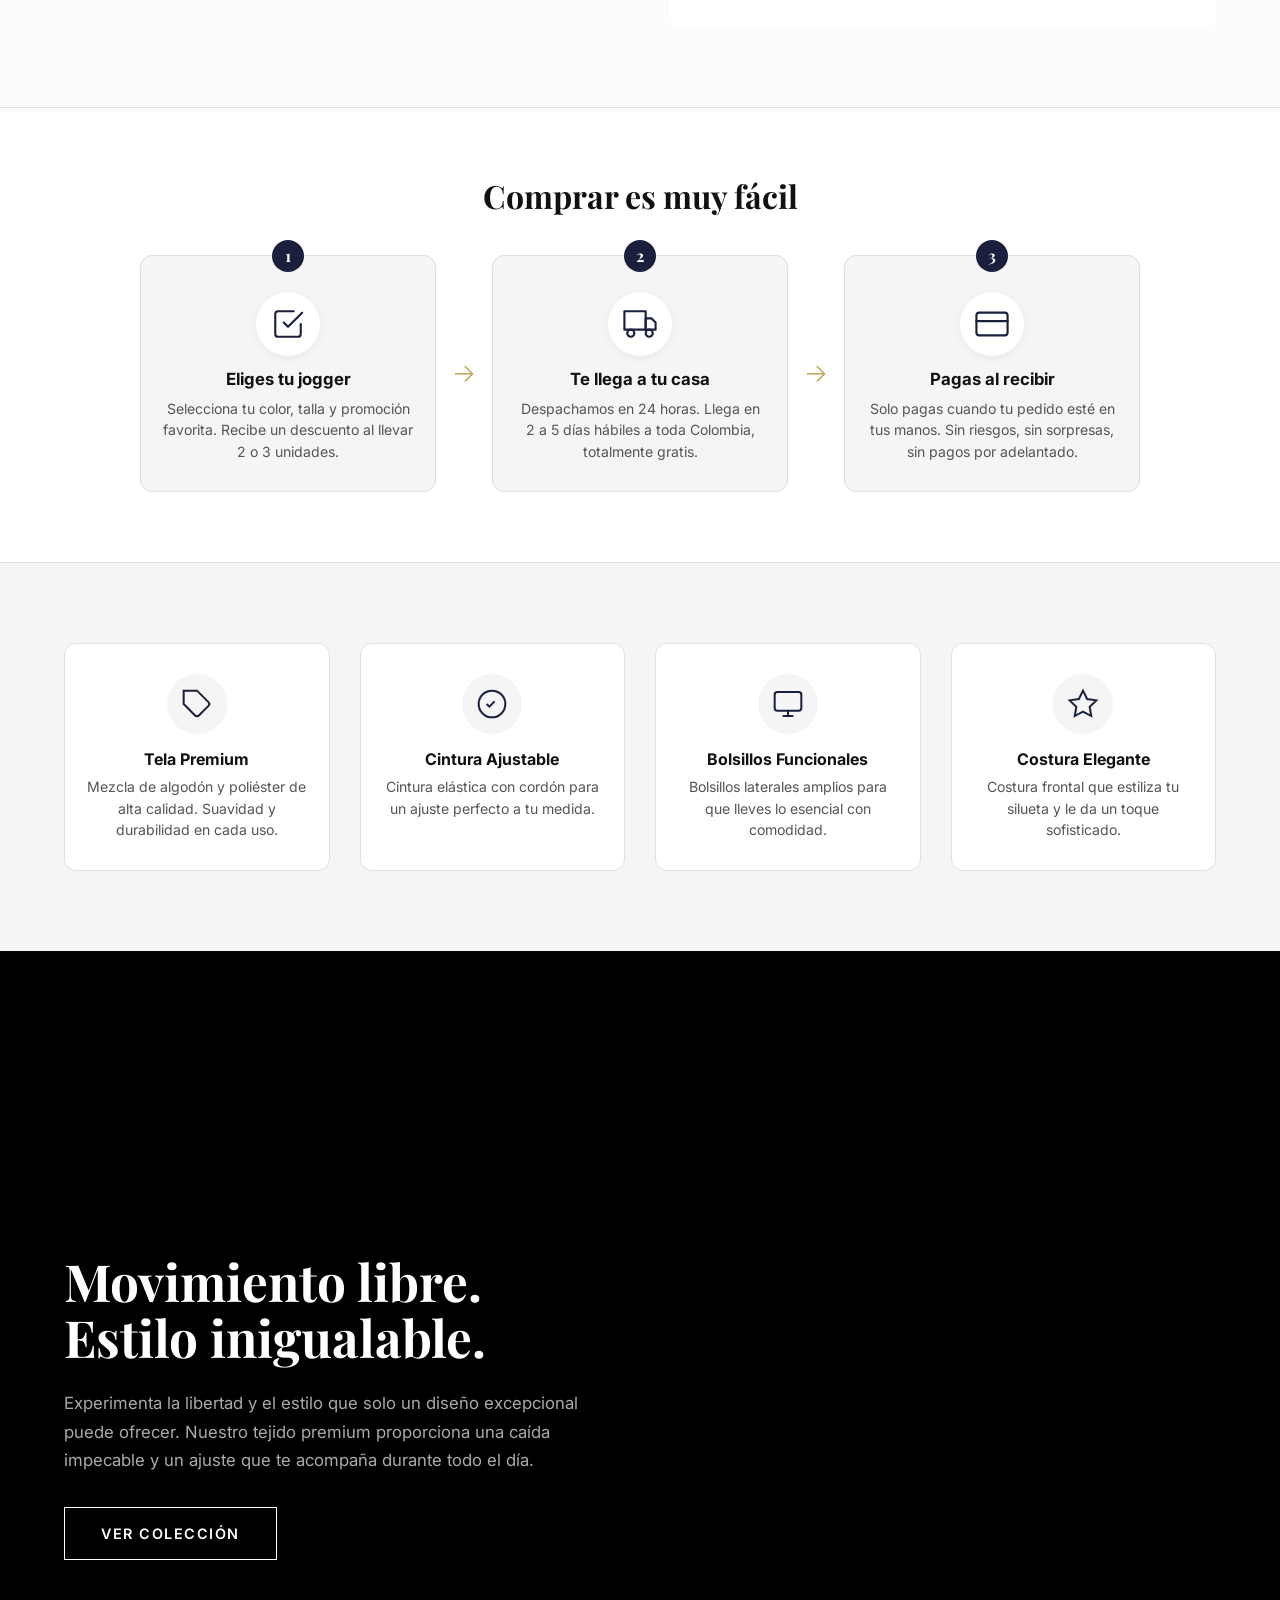
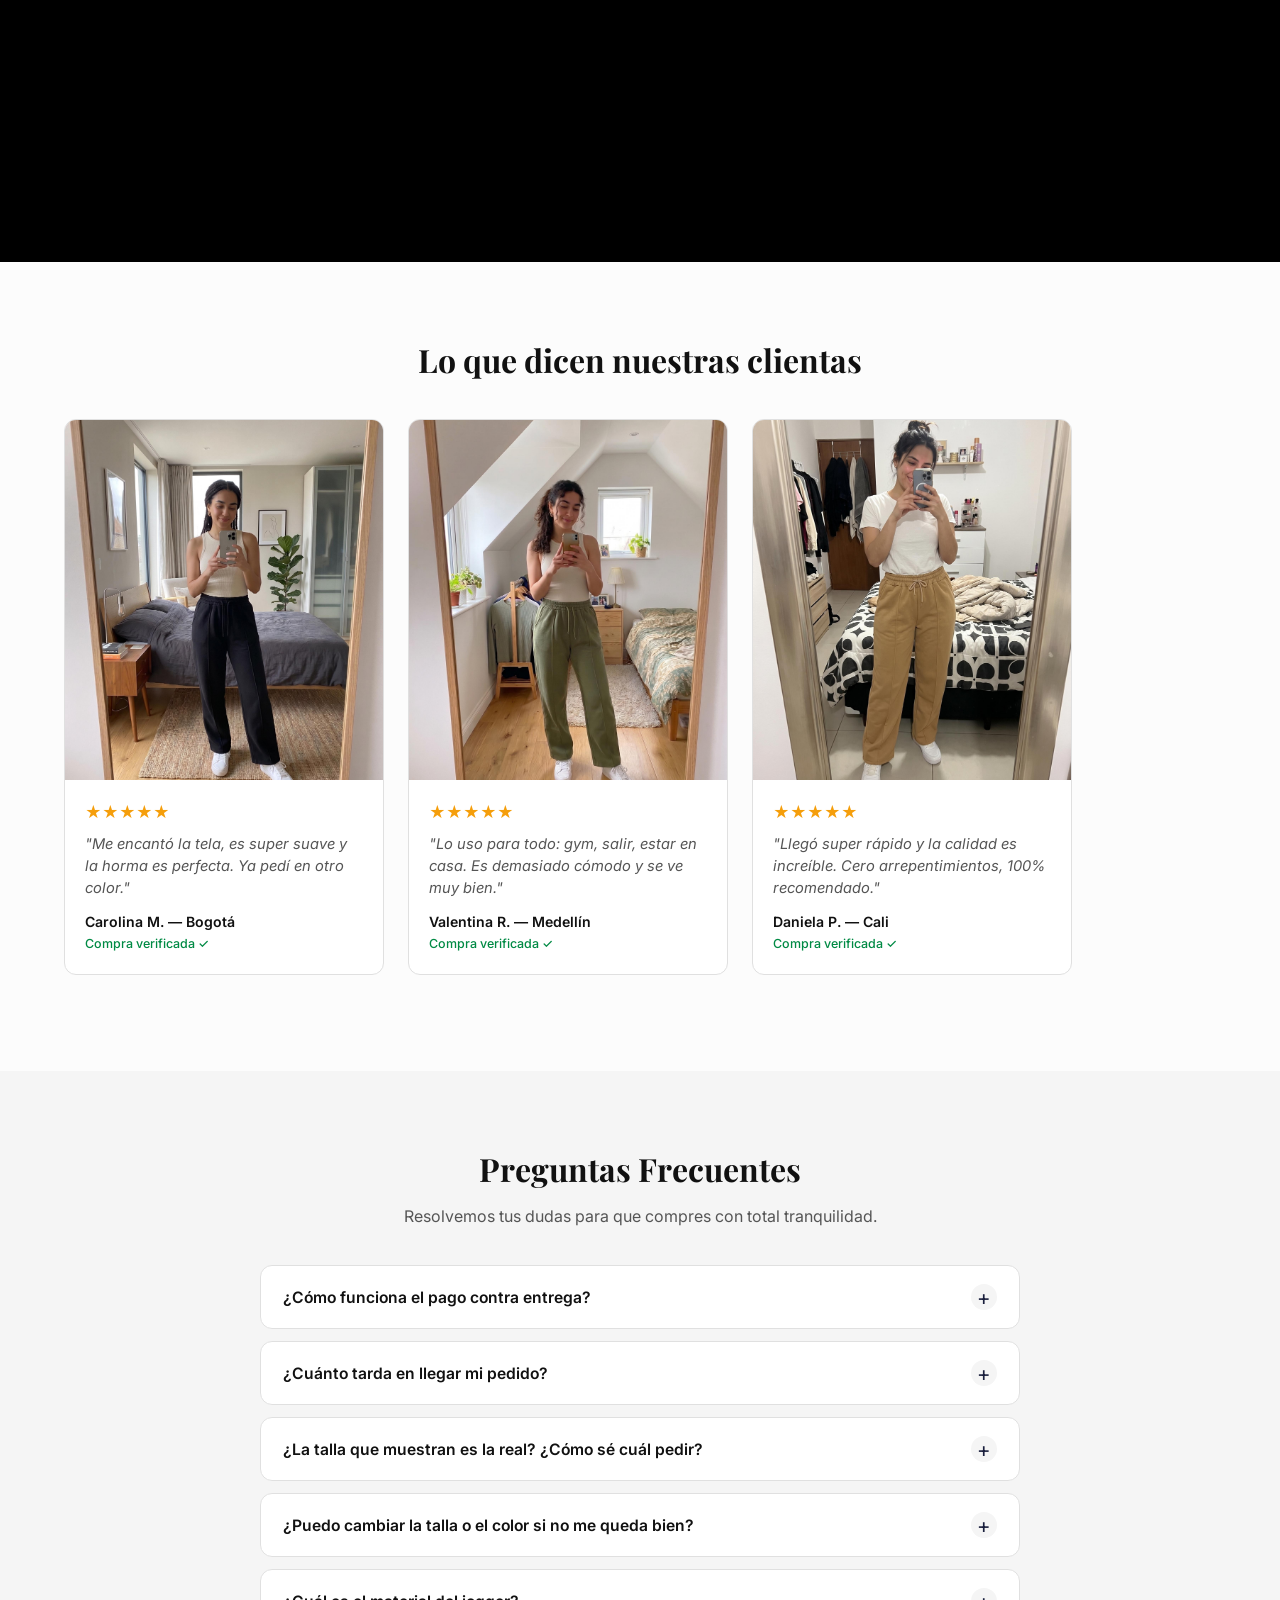
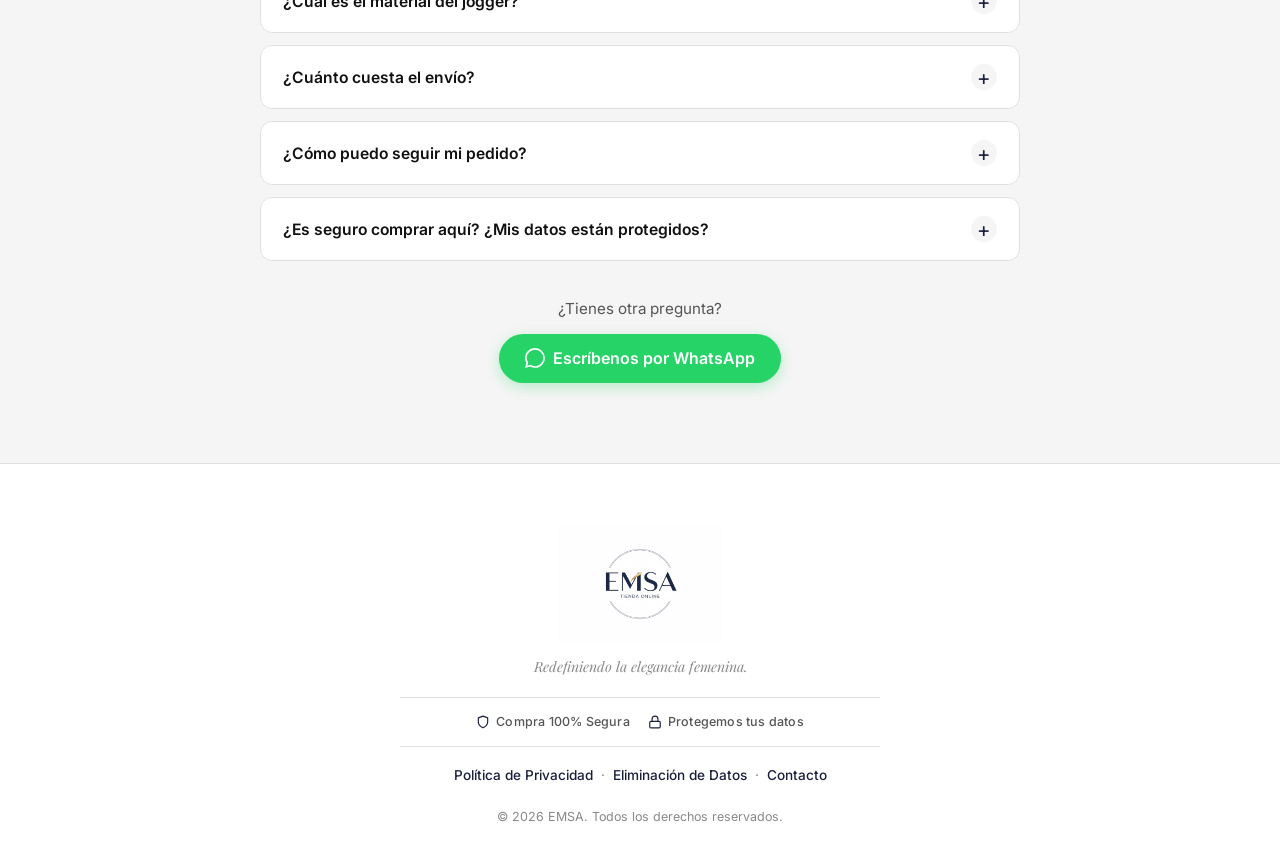
==== commit 6e9212f4: "Cambios emsa 2026-04-19" ====
--- a/index.html
+++ b/index.html
@@ -7,10 +7,177 @@
     <title>EMSA | Jogger Premium para Mujer — Envío Gratis</title>
     <meta name="description"
         content="Descubre el Jogger Premium EMSA. Comodidad, estilo y elegancia para la mujer moderna. Envío gratis y pago contra entrega en toda Colombia.">
-    <meta property="og:title" content="EMSA | Jogger Premium para Mujer">
-    <meta property="og:description" content="Comodidad que se ve. Estilo que se siente. Envío gratis a toda Colombia.">
+    <link rel="canonical" href="https://emsa.solucionem.com/">
+
+    <!-- Open Graph / Facebook / WhatsApp -->
     <meta property="og:type" content="product">
+    <meta property="og:site_name" content="EMSA">
+    <meta property="og:locale" content="es_CO">
+    <meta property="og:url" content="https://emsa.solucionem.com/">
+    <meta property="og:title" content="EMSA | Jogger Premium para Mujer — Envío Gratis">
+    <meta property="og:description" content="Comodidad que se ve. Estilo que se siente. Envío gratis y pago contra entrega en toda Colombia.">
+    <meta property="og:image" content="https://emsa.solucionem.com/multimedia/imagen/material visual producto/cuerpo entero.png">
+    <meta property="og:image:width" content="1200">
+    <meta property="og:image:height" content="1200">
+    <meta property="og:image:alt" content="Jogger Premium EMSA para mujer">
+    <meta property="product:price:amount" content="59900">
+    <meta property="product:price:currency" content="COP">
+    <meta property="product:availability" content="in stock">
+
+    <!-- Twitter Card -->
+    <meta name="twitter:card" content="summary_large_image">
+    <meta name="twitter:title" content="EMSA | Jogger Premium para Mujer">
+    <meta name="twitter:description" content="Comodidad y estilo que se sienten. Envío gratis a toda Colombia, pago contra entrega.">
+    <meta name="twitter:image" content="https://emsa.solucionem.com/multimedia/imagen/material visual producto/cuerpo entero.png">
+
     <link rel="icon" type="image/png" href="multimedia/imagen/material visual tienda/ems_sin_fondo.png">
+
+    <!-- JSON-LD Schema.org Product -->
+    <script type="application/ld+json">
+    {
+      "@context": "https://schema.org/",
+      "@type": "Product",
+      "name": "Jogger Premium EMSA para Mujer",
+      "image": [
+        "https://emsa.solucionem.com/multimedia/imagen/material visual producto/cuerpo entero.png",
+        "https://emsa.solucionem.com/multimedia/imagen/material visual producto/cuerpo lateral.png",
+        "https://emsa.solucionem.com/multimedia/imagen/material visual producto/detalle producto.png"
+      ],
+      "description": "Jogger Premium EMSA. Mezcla de algodón premium y poliéster con cintura elástica ajustable, costura frontal elegante y bolsillos funcionales. Diseñado para la mujer moderna que busca comodidad sin renunciar al estilo.",
+      "sku": "EMSA-JOGGER-001",
+      "mpn": "EMSA-JG-PREMIUM",
+      "brand": {
+        "@type": "Brand",
+        "name": "EMSA"
+      },
+      "category": "Ropa para mujer / Joggers",
+      "offers": {
+        "@type": "Offer",
+        "url": "https://emsa.solucionem.com/",
+        "priceCurrency": "COP",
+        "price": "59900",
+        "priceValidUntil": "2026-12-31",
+        "availability": "https://schema.org/InStock",
+        "itemCondition": "https://schema.org/NewCondition",
+        "shippingDetails": {
+          "@type": "OfferShippingDetails",
+          "shippingRate": {
+            "@type": "MonetaryAmount",
+            "value": "0",
+            "currency": "COP"
+          },
+          "shippingDestination": {
+            "@type": "DefinedRegion",
+            "addressCountry": "CO"
+          },
+          "deliveryTime": {
+            "@type": "ShippingDeliveryTime",
+            "handlingTime": {
+              "@type": "QuantitativeValue",
+              "minValue": 0,
+              "maxValue": 1,
+              "unitCode": "DAY"
+            },
+            "transitTime": {
+              "@type": "QuantitativeValue",
+              "minValue": 2,
+              "maxValue": 5,
+              "unitCode": "DAY"
+            }
+          }
+        },
+        "hasMerchantReturnPolicy": {
+          "@type": "MerchantReturnPolicy",
+          "applicableCountry": "CO",
+          "returnPolicyCategory": "https://schema.org/MerchantReturnFiniteReturnWindow",
+          "merchantReturnDays": 7,
+          "returnMethod": "https://schema.org/ReturnByMail",
+          "returnFees": "https://schema.org/FreeReturn"
+        }
+      },
+      "aggregateRating": {
+        "@type": "AggregateRating",
+        "ratingValue": "4.9",
+        "reviewCount": "180",
+        "bestRating": "5",
+        "worstRating": "1"
+      },
+      "review": [
+        {
+          "@type": "Review",
+          "reviewRating": {
+            "@type": "Rating",
+            "ratingValue": "5",
+            "bestRating": "5"
+          },
+          "author": { "@type": "Person", "name": "Carolina M." },
+          "reviewBody": "Me encantó la tela, es super suave y la horma es perfecta. Ya pedí en otro color."
+        },
+        {
+          "@type": "Review",
+          "reviewRating": {
+            "@type": "Rating",
+            "ratingValue": "5",
+            "bestRating": "5"
+          },
+          "author": { "@type": "Person", "name": "Valentina R." },
+          "reviewBody": "Lo uso para todo: gym, salir, estar en casa. Es demasiado cómodo y se ve muy bien."
+        },
+        {
+          "@type": "Review",
+          "reviewRating": {
+            "@type": "Rating",
+            "ratingValue": "5",
+            "bestRating": "5"
+          },
+          "author": { "@type": "Person", "name": "Daniela P." },
+          "reviewBody": "Llegó super rápido y la calidad es increíble. Cero arrepentimientos, 100% recomendado."
+        }
+      ]
+    }
+    </script>
+
+    <!-- JSON-LD FAQPage -->
+    <script type="application/ld+json">
+    {
+      "@context": "https://schema.org",
+      "@type": "FAQPage",
+      "mainEntity": [
+        {
+          "@type": "Question",
+          "name": "¿Cómo funciona el pago contra entrega?",
+          "acceptedAnswer": {
+            "@type": "Answer",
+            "text": "Realizas tu pedido sin pagar nada por adelantado. Cuando el transportador llegue a tu domicilio con el paquete, le pagas directamente en efectivo. Si por algún motivo no estás conforme, puedes rechazarlo sin costo."
+          }
+        },
+        {
+          "@type": "Question",
+          "name": "¿Cuánto tarda en llegar mi pedido?",
+          "acceptedAnswer": {
+            "@type": "Answer",
+            "text": "Despachamos en menos de 24 horas. El tiempo estimado es de 2 a 5 días hábiles dependiendo de tu ciudad."
+          }
+        },
+        {
+          "@type": "Question",
+          "name": "¿Puedo cambiar la talla o el color si no me queda bien?",
+          "acceptedAnswer": {
+            "@type": "Answer",
+            "text": "Tienes 7 días desde que recibes el producto para solicitar un cambio sin costo. El envío del cambio corre por nuestra cuenta."
+          }
+        },
+        {
+          "@type": "Question",
+          "name": "¿Cuánto cuesta el envío?",
+          "acceptedAnswer": {
+            "@type": "Answer",
+            "text": "El envío es completamente gratis a toda Colombia, sin importar la ciudad ni la cantidad que pidas. No hay costos ocultos."
+          }
+        }
+      ]
+    }
+    </script>
     <link rel="preconnect" href="https://fonts.googleapis.com">
     <link rel="preconnect" href="https://fonts.gstatic.com" crossorigin>
     <link
@@ -85,7 +252,13 @@
 
                 <!-- Color Selector (junto a la galería para fácil acceso) -->
                 <div class="color-selector" id="gallery-color-selector">
-                    <h3>Color: <span id="selected-color-name">Negro</span></h3>
+                    <h3>
+                        Color: <span id="selected-color-name">Negro</span>
+                        <button type="button" class="size-guide-link" id="size-guide-link">
+                            <svg width="14" height="14" viewBox="0 0 24 24" fill="none" stroke="currentColor" stroke-width="2" stroke-linecap="round" stroke-linejoin="round"><path d="M3 12h18"/><path d="M7 8v4"/><path d="M11 8v4"/><path d="M15 8v4"/><path d="M19 8v4"/></svg>
+                            Guía de tallas
+                        </button>
+                    </h3>
                     <div class="color-swatches" id="color-swatches">
                         <!-- Generated by JS -->
                     </div>
@@ -117,6 +290,19 @@
                     <span class="discount-badge" id="display-discount"></span>
                 </div>
 
+                <!-- Countdown Timer -->
+                <div class="offer-countdown" id="offer-countdown" aria-live="polite">
+                    <svg width="18" height="18" viewBox="0 0 24 24" fill="none" stroke="currentColor" stroke-width="2" stroke-linecap="round" stroke-linejoin="round"><circle cx="12" cy="12" r="10"/><polyline points="12 6 12 12 16 14"/></svg>
+                    <span class="offer-text">Oferta termina en</span>
+                    <div class="offer-timer">
+                        <span class="timer-block"><b id="cd-h">00</b><small>h</small></span>
+                        <span class="timer-sep">:</span>
+                        <span class="timer-block"><b id="cd-m">00</b><small>m</small></span>
+                        <span class="timer-sep">:</span>
+                        <span class="timer-block"><b id="cd-s">00</b><small>s</small></span>
+                    </div>
+                </div>
+
                 <!-- Bundle Selector -->
                 <div class="bundle-selector">
                     <h3>Elige tu promoción <span class="required">*</span></h3>
@@ -150,6 +336,17 @@
                     COMPRAR AHORA &mdash; PAGAS AL RECIBIR
                 </button>
 
+                <!-- Garantía cerca del CTA -->
+                <div class="guarantee-badge">
+                    <div class="guarantee-icon">
+                        <svg width="34" height="34" viewBox="0 0 24 24" fill="none" stroke="currentColor" stroke-width="1.6" stroke-linecap="round" stroke-linejoin="round"><path d="M12 22s8-4 8-10V5l-8-3-8 3v7c0 6 8 10 8 10z"/><polyline points="9 12 11 14 15 10"/></svg>
+                    </div>
+                    <div class="guarantee-text">
+                        <strong>Garantía de satisfacción 7 días</strong>
+                        <span>Cambios sin costo &middot; Sin riesgo &middot; Compra 100% protegida</span>
+                    </div>
+                </div>
+
                 <div class="trust-badges">
                     <span>&#10003; Envío gratis</span>
                     <span>&#10003; Pago contra entrega</span>
@@ -158,15 +355,50 @@
 
                 <div class="product-carousel" id="product-carousel">
                     <div class="product-carousel-track" id="product-carousel-track">
-                        <div class="product-carousel-slide"><img src="multimedia/imagen/material visual producto/detalle producto.png" alt="Detalle del producto"></div>
-                        <div class="product-carousel-slide"><img src="multimedia/imagen/material visual producto/cuerpo lateral.png" alt="Vista lateral"></div>
-                        <div class="product-carousel-slide"><img src="multimedia/imagen/material visual producto/cuerpo entero.png" alt="Vista frontal"></div>
+                        <div class="product-carousel-slide"><img src="multimedia/imagen/material visual producto/detalle producto.png" alt="Detalle del producto" loading="lazy" decoding="async"></div>
+                        <div class="product-carousel-slide"><img src="multimedia/imagen/material visual producto/cuerpo lateral.png" alt="Vista lateral" loading="lazy" decoding="async"></div>
+                        <div class="product-carousel-slide"><img src="multimedia/imagen/material visual producto/cuerpo entero.png" alt="Vista frontal" loading="lazy" decoding="async"></div>
                     </div>
                     <div class="product-carousel-dots" id="product-carousel-dots"></div>
                 </div>
 
                 <div class="transportadoras">
-                    <img src="multimedia/imagen/material visual producto/transportadoras.jpg" alt="Transportadoras: InterRapidísimo, Servientrega, Envía, Coordinadora">
+                    <img src="multimedia/imagen/material visual producto/transportadoras.jpg" alt="Transportadoras: InterRapidísimo, Servientrega, Envía, Coordinadora" loading="lazy" decoding="async">
+                </div>
+            </div>
+        </div>
+    </section>
+
+    <!-- Cómo Funciona -->
+    <section class="how-it-works">
+        <div class="container">
+            <h2 class="section-heading" data-reveal>Comprar es muy fácil</h2>
+            <div class="hiw-grid">
+                <div class="hiw-step" data-reveal>
+                    <div class="hiw-num">1</div>
+                    <div class="hiw-icon">
+                        <svg width="34" height="34" viewBox="0 0 24 24" fill="none" stroke="currentColor" stroke-width="1.5" stroke-linecap="round" stroke-linejoin="round"><path d="M9 11l3 3L22 4"/><path d="M21 12v7a2 2 0 0 1-2 2H5a2 2 0 0 1-2-2V5a2 2 0 0 1 2-2h11"/></svg>
+                    </div>
+                    <h4>Eliges tu jogger</h4>
+                    <p>Selecciona tu color, talla y promoción favorita. Recibe un descuento al llevar 2 o 3 unidades.</p>
+                </div>
+                <div class="hiw-arrow" aria-hidden="true">→</div>
+                <div class="hiw-step" data-reveal>
+                    <div class="hiw-num">2</div>
+                    <div class="hiw-icon">
+                        <svg width="34" height="34" viewBox="0 0 24 24" fill="none" stroke="currentColor" stroke-width="1.5" stroke-linecap="round" stroke-linejoin="round"><rect x="1" y="3" width="15" height="13"/><polygon points="16 8 20 8 23 11 23 16 16 16 16 8"/><circle cx="5.5" cy="18.5" r="2.5"/><circle cx="18.5" cy="18.5" r="2.5"/></svg>
+                    </div>
+                    <h4>Te llega a tu casa</h4>
+                    <p>Despachamos en 24 horas. Llega en 2 a 5 días hábiles a toda Colombia, totalmente gratis.</p>
+                </div>
+                <div class="hiw-arrow" aria-hidden="true">→</div>
+                <div class="hiw-step" data-reveal>
+                    <div class="hiw-num">3</div>
+                    <div class="hiw-icon">
+                        <svg width="34" height="34" viewBox="0 0 24 24" fill="none" stroke="currentColor" stroke-width="1.5" stroke-linecap="round" stroke-linejoin="round"><rect x="1" y="4" width="22" height="16" rx="2" ry="2"/><line x1="1" y1="10" x2="23" y2="10"/></svg>
+                    </div>
+                    <h4>Pagas al recibir</h4>
+                    <p>Solo pagas cuando tu pedido esté en tus manos. Sin riesgos, sin sorpresas, sin pagos por adelantado.</p>
                 </div>
             </div>
         </div>
@@ -217,7 +449,7 @@
                 <a href="#producto" class="btn-showcase">Ver Colección</a>
             </div>
             <div class="showcase-video-wrapper" data-reveal>
-                <video autoplay muted loop playsinline class="showcase-video">
+                <video autoplay muted loop playsinline preload="metadata" class="showcase-video">
                     <source src="multimedia/video/Jogger_En_Calle.mp4" type="video/mp4">
                 </video>
             </div>
@@ -234,17 +466,106 @@
         </div>
     </section>
 
+    <!-- FAQ -->
+    <section class="faq-section" id="faq">
+        <div class="container">
+            <h2 class="section-heading" data-reveal>Preguntas Frecuentes</h2>
+            <p class="faq-subtitle" data-reveal>Resolvemos tus dudas para que compres con total tranquilidad.</p>
+
+            <div class="faq-list">
+                <details class="faq-item" data-reveal>
+                    <summary>¿Cómo funciona el pago contra entrega?</summary>
+                    <div class="faq-answer">
+                        <p>Es muy simple: realizas tu pedido sin pagar nada por adelantado. Cuando el transportador llegue a tu domicilio con el paquete, le pagas directamente en efectivo. Si por algún motivo no estás conforme, puedes rechazarlo sin costo.</p>
+                    </div>
+                </details>
+
+                <details class="faq-item" data-reveal>
+                    <summary>¿Cuánto tarda en llegar mi pedido?</summary>
+                    <div class="faq-answer">
+                        <p>Despachamos en menos de 24 horas. El tiempo estimado es de <strong>2 a 5 días hábiles</strong> dependiendo de tu ciudad. En capitales suele llegar en 2-3 días, en municipios apartados puede tomar hasta 5 días.</p>
+                    </div>
+                </details>
+
+                <details class="faq-item" data-reveal>
+                    <summary>¿La talla que muestran es la real? ¿Cómo sé cuál pedir?</summary>
+                    <div class="faq-answer">
+                        <p>Sí, las tallas son estándar colombianas (S, M, L, XL). Te recomendamos usar nuestra <a href="#" id="faq-size-guide-link">Guía de Tallas</a> donde encontrarás las medidas exactas en centímetros (cintura, cadera y largo) para que elijas con seguridad.</p>
+                    </div>
+                </details>
+
+                <details class="faq-item" data-reveal>
+                    <summary>¿Puedo cambiar la talla o el color si no me queda bien?</summary>
+                    <div class="faq-answer">
+                        <p>¡Por supuesto! Tienes <strong>7 días</strong> desde que recibes el producto para solicitar un cambio sin costo (el envío del cambio corre por nuestra cuenta). Solo escríbenos por WhatsApp y te guiamos paso a paso.</p>
+                    </div>
+                </details>
+
+                <details class="faq-item" data-reveal>
+                    <summary>¿Cuál es el material del jogger?</summary>
+                    <div class="faq-answer">
+                        <p>Está confeccionado en mezcla de <strong>algodón premium con poliéster</strong>, lo que le da suavidad, frescura y durabilidad. La cintura es elástica con cordón ajustable para un calce perfecto.</p>
+                    </div>
+                </details>
+
+                <details class="faq-item" data-reveal>
+                    <summary>¿Cuánto cuesta el envío?</summary>
+                    <div class="faq-answer">
+                        <p>El envío es <strong>completamente gratis</strong> a toda Colombia, sin importar la ciudad ni la cantidad que pidas. No hay costos ocultos.</p>
+                    </div>
+                </details>
+
+                <details class="faq-item" data-reveal>
+                    <summary>¿Cómo puedo seguir mi pedido?</summary>
+                    <div class="faq-answer">
+                        <p>Una vez despachado, te enviaremos por WhatsApp el número de guía y la transportadora asignada (InterRapidísimo, Servientrega, Envía o Coordinadora) para que sigas tu paquete en tiempo real.</p>
+                    </div>
+                </details>
+
+                <details class="faq-item" data-reveal>
+                    <summary>¿Es seguro comprar aquí? ¿Mis datos están protegidos?</summary>
+                    <div class="faq-answer">
+                        <p>Totalmente. EMSA es una tienda 100% colombiana. Tus datos solo se usan para procesar y entregar tu pedido. No los compartimos con terceros. Puedes revisar nuestra <a href="privacidad.html">Política de Privacidad</a> en cualquier momento.</p>
+                    </div>
+                </details>
+            </div>
+
+            <div class="faq-cta" data-reveal>
+                <p>¿Tienes otra pregunta?</p>
+                <a href="https://wa.me/573234933812" target="_blank" rel="noopener" class="faq-wa-link">
+                    <svg width="20" height="20" fill="currentColor" viewBox="0 0 16 16"><path d="M13.601 2.326A7.854 7.854 0 0 0 7.994 0C3.627 0 .068 3.558.064 7.926c0 1.399.366 2.76 1.057 3.965L0 16l4.204-1.102a7.933 7.933 0 0 0 3.79.965h.004c4.368 0 7.926-3.558 7.93-7.93A7.898 7.898 0 0 0 13.6 2.326zM7.994 14.521a6.573 6.573 0 0 1-3.356-.92l-.24-.144-2.494.654.666-2.433-.156-.251a6.56 6.56 0 0 1-1.007-3.505c0-3.626 2.957-6.584 6.591-6.584a6.56 6.56 0 0 1 4.66 1.931 6.557 6.557 0 0 1 1.928 4.66c-.004 3.639-2.961 6.592-6.592 6.592z"/></svg>
+                    Escríbenos por WhatsApp
+                </a>
+            </div>
+        </div>
+    </section>
+
     <!-- Footer -->
     <footer class="footer">
         <div class="container footer-inner">
-            <img src="multimedia/imagen/material visual tienda/emsa.png" alt="EMSA Logo" class="footer-logo">
-            <p>&copy; 2026 EMSA. Todos los derechos reservados.</p>
+            <img src="multimedia/imagen/material visual tienda/emsa.png" alt="EMSA Logo" class="footer-logo" loading="lazy" decoding="async">
             <p class="footer-tagline">Redefiniendo la elegancia femenina.</p>
-            <nav class="footer-legal">
+
+            <div class="footer-trust">
+                <span class="footer-trust-item">
+                    <svg width="14" height="14" viewBox="0 0 24 24" fill="none" stroke="currentColor" stroke-width="2" stroke-linecap="round" stroke-linejoin="round"><path d="M12 22s8-4 8-10V5l-8-3-8 3v7c0 6 8 10 8 10z"/></svg>
+                    Compra 100% Segura
+                </span>
+                <span class="footer-trust-item">
+                    <svg width="14" height="14" viewBox="0 0 24 24" fill="none" stroke="currentColor" stroke-width="2" stroke-linecap="round" stroke-linejoin="round"><rect x="3" y="11" width="18" height="11" rx="2"/><path d="M7 11V7a5 5 0 0 1 10 0v4"/></svg>
+                    Protegemos tus datos
+                </span>
+            </div>
+
+            <nav class="footer-legal" aria-label="Enlaces legales">
                 <a href="privacidad.html">Política de Privacidad</a>
                 <span aria-hidden="true">·</span>
-                <a href="eliminacion-datos.html">Eliminación de datos</a>
+                <a href="eliminacion-datos.html">Eliminación de Datos</a>
+                <span aria-hidden="true">·</span>
+                <a href="https://wa.me/573234933812" target="_blank" rel="noopener noreferrer">Contacto</a>
             </nav>
+
+            <p class="footer-copy">&copy; 2026 EMSA. Todos los derechos reservados.</p>
         </div>
     </footer>
 
@@ -271,13 +592,29 @@
             <div class="modal-header">
                 <h3 id="modal-title">Finaliza tu Pedido</h3>
                 <p>Completa el formulario y <strong>paga al recibir</strong> en la puerta de tu casa.</p>
+                <div class="checkout-progress" id="checkout-progress" aria-label="Progreso del pedido">
+                    <div class="cp-step active" data-step="1">
+                        <span class="cp-circle">1</span>
+                        <span class="cp-label">Producto</span>
+                    </div>
+                    <div class="cp-bar"><div class="cp-bar-fill" id="cp-bar-fill"></div></div>
+                    <div class="cp-step" data-step="2">
+                        <span class="cp-circle">2</span>
+                        <span class="cp-label">Datos</span>
+                    </div>
+                    <div class="cp-bar"><div class="cp-bar-fill" id="cp-bar-fill-2"></div></div>
+                    <div class="cp-step" data-step="3">
+                        <span class="cp-circle">3</span>
+                        <span class="cp-label">Confirmar</span>
+                    </div>
+                </div>
             </div>
 
             <div class="modal-body">
                 <!-- Order Summary -->
                 <div class="order-summary">
                     <div class="summary-thumb">
-                        <img src="multimedia/imagen/material visual producto/cuerpo entero.png" alt="Jogger EMSA" id="summary-img">
+                        <img src="multimedia/imagen/material visual producto/cuerpo entero.png" alt="Jogger EMSA" id="summary-img" loading="lazy" decoding="async">
                     </div>
                     <div class="summary-info">
                         <h4 id="summary-combo-name">1 Unidad</h4>
@@ -379,6 +716,55 @@
         <button class="toast-close" id="toast-close" aria-label="Cerrar">&times;</button>
     </div>
 
+    <!-- Size Guide Modal -->
+    <div class="modal-overlay size-guide-overlay" id="size-guide-modal">
+        <div class="modal size-guide-modal" role="dialog" aria-labelledby="size-guide-title">
+            <button class="modal-close" id="size-guide-close" aria-label="Cerrar">&times;</button>
+            <div class="modal-header">
+                <h3 id="size-guide-title">Guía de Tallas</h3>
+                <p>Encuentra tu talla ideal con estas medidas. Mide sobre tu cuerpo en centímetros.</p>
+            </div>
+            <div class="modal-body">
+                <div class="size-table-wrapper">
+                    <table class="size-table">
+                        <thead>
+                            <tr>
+                                <th>Talla</th>
+                                <th>Cintura (cm)</th>
+                                <th>Largo (cm)</th>
+                            </tr>
+                        </thead>
+                        <tbody>
+                            <tr><td><strong>S</strong></td><td>84 &mdash; 86</td><td>88 &mdash; 90</td></tr>
+                            <tr><td><strong>M</strong></td><td>87 &mdash; 89</td><td>89 &mdash; 91</td></tr>
+                            <tr><td><strong>L</strong></td><td>90 &mdash; 92</td><td>91 &mdash; 93</td></tr>
+                            <tr><td><strong>XL</strong></td><td>93 &mdash; 95</td><td>94 &mdash; 96</td></tr>
+                        </tbody>
+                    </table>
+                    <p class="size-table-note">Medidas referenciales sobre la prenda &mdash; con la cintura elástica el calce se adapta hasta ±2 cm.</p>
+                </div>
+                <div class="size-tips">
+                    <h4>Tips para elegir la talla correcta</h4>
+                    <ul>
+                        <li><strong>Cintura:</strong> mide alrededor de tu cintura natural (la parte más angosta del torso, sobre el ombligo).</li>
+                        <li><strong>Largo:</strong> mide desde la cintura hasta el tobillo para confirmar que el jogger te quede a la altura deseada.</li>
+                        <li>Si estás <strong>entre dos tallas</strong>, te recomendamos elegir la <strong>mayor</strong> para un calce más cómodo y holgado.</li>
+                        <li>La cintura es elástica con cordón ajustable, lo que permite un calce flexible.</li>
+                    </ul>
+                </div>
+            </div>
+        </div>
+    </div>
+
+    <!-- Lightbox -->
+    <div class="lightbox-overlay" id="lightbox" aria-hidden="true">
+        <button class="lightbox-close" id="lightbox-close" aria-label="Cerrar">&times;</button>
+        <button class="lightbox-nav lightbox-prev" id="lightbox-prev" aria-label="Anterior">&#10094;</button>
+        <img class="lightbox-img" id="lightbox-img" src="" alt="">
+        <button class="lightbox-nav lightbox-next" id="lightbox-next" aria-label="Siguiente">&#10095;</button>
+        <div class="lightbox-counter"><span id="lightbox-current">1</span> / <span id="lightbox-total">1</span></div>
+    </div>
+
     <script src="script.js"></script>
 </body>
 
--- a/styles.css
+++ b/styles.css
@@ -682,6 +682,95 @@
 }
 
 /* ==========================================================
+   How It Works (3 pasos)
+   ========================================================== */
+.how-it-works {
+    padding: 70px 0;
+    background: var(--white);
+    border-top: 1px solid var(--border);
+    border-bottom: 1px solid var(--border);
+}
+
+.hiw-grid {
+    display: flex;
+    align-items: stretch;
+    justify-content: center;
+    gap: 16px;
+    max-width: 1000px;
+    margin: 0 auto;
+    flex-wrap: nowrap;
+}
+
+.hiw-step {
+    flex: 1;
+    text-align: center;
+    padding: 28px 22px;
+    background: var(--bg-alt);
+    border: 1px solid var(--border);
+    border-radius: var(--radius-lg);
+    position: relative;
+    transition: transform var(--transition), box-shadow var(--transition);
+}
+
+.hiw-step:hover {
+    transform: translateY(-4px);
+    box-shadow: var(--shadow-md);
+}
+
+.hiw-num {
+    position: absolute;
+    top: -16px;
+    left: 50%;
+    transform: translateX(-50%);
+    width: 32px;
+    height: 32px;
+    border-radius: 50%;
+    background: var(--accent);
+    color: var(--white);
+    font-family: 'Playfair Display', serif;
+    font-size: 1rem;
+    font-weight: 700;
+    display: flex;
+    align-items: center;
+    justify-content: center;
+}
+
+.hiw-icon {
+    display: inline-flex;
+    align-items: center;
+    justify-content: center;
+    width: 64px;
+    height: 64px;
+    border-radius: 50%;
+    background: var(--white);
+    color: var(--accent);
+    margin: 8px auto 14px;
+    box-shadow: var(--shadow-sm);
+}
+
+.hiw-step h4 {
+    font-family: 'Inter', sans-serif;
+    font-size: 1.05rem;
+    font-weight: 700;
+    margin-bottom: 8px;
+    color: var(--text);
+}
+
+.hiw-step p {
+    font-size: 0.88rem;
+    color: var(--text-secondary);
+    line-height: 1.55;
+}
+
+.hiw-arrow {
+    align-self: center;
+    color: var(--gold);
+    font-size: 1.6rem;
+    font-weight: 300;
+    flex-shrink: 0;
+}
+
+/* ==========================================================
    Benefits Section
    ========================================================== */
 .benefits-section {
@@ -914,11 +1003,40 @@
     color: var(--text-light) !important;
 }
 
-.footer-legal {
-    margin-top: 10px;
+.footer-trust {
+    margin-top: 6px;
     display: flex;
     flex-wrap: wrap;
     justify-content: center;
+    gap: 18px;
+    padding: 14px 0;
+    border-top: 1px solid var(--border);
+    border-bottom: 1px solid var(--border);
+    width: 100%;
+    max-width: 480px;
+}
+
+.footer-trust-item {
+    display: inline-flex;
+    align-items: center;
+    gap: 6px;
+    font-size: 0.78rem;
+    font-weight: 500;
+    color: var(--text-secondary);
+    letter-spacing: 0.2px;
+}
+
+.footer-trust-item svg {
+    color: var(--accent);
+    flex-shrink: 0;
+}
+
+.footer-legal {
+    margin-top: 6px;
+    display: flex;
+    flex-wrap: wrap;
+    justify-content: center;
+    align-items: center;
     gap: 8px;
     font-size: 0.85rem;
     color: var(--text-light);
@@ -927,12 +1045,19 @@
 .footer-legal a {
     color: var(--accent);
     text-decoration: none;
+    font-weight: 500;
     transition: var(--transition);
 }
 
 .footer-legal a:hover {
     color: var(--gold);
     text-decoration: underline;
+}
+
+.footer-copy {
+    margin-top: 8px;
+    font-size: 0.78rem !important;
+    color: var(--text-light) !important;
 }
 
 /* ==========================================================
@@ -1339,15 +1464,38 @@
 
 @media (max-width: 768px) {
     .navbar-inner {
-        height: 64px;
+        height: 56px;
     }
 
     .logo {
-        height: 150px;
+        height: 110px;
     }
 
     .hero {
-        min-height: 500px;
+        height: 68vh;
+        min-height: 440px;
+        max-height: 620px;
+    }
+
+    .hero-badge {
+        font-size: 0.72rem;
+        padding: 6px 14px;
+        margin-bottom: 16px;
+        letter-spacing: 2px;
+    }
+
+    .hero-title {
+        letter-spacing: 1px;
+        margin-bottom: 14px;
+    }
+
+    .hero-subtitle {
+        font-size: 1rem;
+        margin-bottom: 24px;
+    }
+
+    .hero-scroll-indicator {
+        display: none;
     }
 
     .product-grid {
@@ -1444,6 +1592,95 @@
         flex-direction: column;
         gap: 6px;
     }
+
+    /* Cómo Funciona en columna */
+    .hiw-grid {
+        flex-direction: column;
+        gap: 28px;
+        max-width: 360px;
+    }
+
+    .hiw-arrow {
+        transform: rotate(90deg);
+        font-size: 1.4rem;
+    }
+
+    .hiw-step {
+        padding: 24px 18px;
+    }
+
+    /* Countdown más compacto */
+    .offer-countdown {
+        width: 100%;
+        justify-content: center;
+        padding: 10px 12px;
+    }
+
+    .offer-text {
+        font-size: 0.75rem;
+    }
+
+    .timer-block {
+        min-width: 34px;
+        padding: 4px 6px;
+    }
+
+    /* Garantía */
+    .guarantee-badge {
+        padding: 12px 14px;
+        gap: 10px;
+    }
+
+    .guarantee-text strong {
+        font-size: 0.85rem;
+    }
+
+    .guarantee-text span {
+        font-size: 0.72rem;
+    }
+
+    /* FAQ */
+    .faq-item summary {
+        padding: 16px 18px;
+        font-size: 0.92rem;
+    }
+
+    .faq-answer {
+        padding: 16px 18px 18px;
+    }
+
+    /* Checkout progress */
+    .cp-label {
+        font-size: 0.65rem;
+    }
+
+    .cp-circle {
+        width: 26px;
+        height: 26px;
+        font-size: 0.78rem;
+    }
+
+    .cp-bar {
+        max-width: 50px;
+    }
+
+    /* Size guide modal: tabla scrolleable */
+    .size-table {
+        font-size: 0.85rem;
+    }
+
+    .size-table th,
+    .size-table td {
+        padding: 10px 10px;
+    }
+
+    /* Lightbox controles más cerca */
+    .lightbox-prev { left: 10px; }
+    .lightbox-next { right: 10px; }
+    .lightbox-nav {
+        width: 42px;
+        height: 42px;
+    }
 }
 
 @media (max-width: 480px) {
@@ -1460,12 +1697,17 @@
         height: 80px;
     }
 
+    .hero {
+        height: 64vh;
+        min-height: 400px;
+    }
+
     .hero-title {
-        font-size: 1.8rem;
+        font-size: 1.7rem;
     }
 
     .hero-subtitle {
-        font-size: 0.95rem;
+        font-size: 0.92rem;
     }
 
     .btn-hero {
@@ -1480,6 +1722,609 @@
     .current-price {
         font-size: 1.5rem;
     }
+}
+
+/* ==========================================================
+   Countdown Timer (oferta)
+   ========================================================== */
+.offer-countdown {
+    display: inline-flex;
+    align-items: center;
+    gap: 10px;
+    padding: 10px 14px;
+    background: linear-gradient(135deg, #fff7e6, #fff1d6);
+    border: 1px solid rgba(197, 165, 90, 0.45);
+    border-radius: 10px;
+    font-family: 'Inter', sans-serif;
+    color: #6b4e00;
+    flex-wrap: wrap;
+}
+
+.offer-countdown svg {
+    color: #b88a14;
+    flex-shrink: 0;
+}
+
+.offer-text {
+    font-size: 0.82rem;
+    font-weight: 600;
+    letter-spacing: 0.3px;
+    text-transform: uppercase;
+}
+
+.offer-timer {
+    display: inline-flex;
+    align-items: center;
+    gap: 4px;
+}
+
+.timer-block {
+    background: var(--accent);
+    color: var(--white);
+    border-radius: 6px;
+    padding: 4px 8px;
+    font-weight: 700;
+    font-variant-numeric: tabular-nums;
+    display: inline-flex;
+    align-items: baseline;
+    gap: 2px;
+    min-width: 38px;
+    justify-content: center;
+}
+
+.timer-block b {
+    font-size: 0.95rem;
+    line-height: 1;
+}
+
+.timer-block small {
+    font-size: 0.6rem;
+    opacity: 0.75;
+    text-transform: lowercase;
+    font-weight: 500;
+}
+
+.timer-sep {
+    color: var(--accent);
+    font-weight: 700;
+    font-size: 1rem;
+}
+
+/* ==========================================================
+   Size Guide Link
+   ========================================================== */
+.size-guide-link {
+    display: inline-flex;
+    align-items: center;
+    gap: 5px;
+    margin-left: auto;
+    background: none;
+    border: none;
+    color: var(--accent);
+    font-family: 'Inter', sans-serif;
+    font-size: 0.78rem;
+    font-weight: 600;
+    text-decoration: underline;
+    text-decoration-color: rgba(26, 31, 61, 0.3);
+    text-underline-offset: 3px;
+    cursor: pointer;
+    padding: 4px 0;
+    transition: color var(--transition);
+}
+
+.size-guide-link:hover {
+    color: var(--gold);
+    text-decoration-color: var(--gold);
+}
+
+.color-selector h3 {
+    display: flex;
+    align-items: center;
+    gap: 6px;
+    flex-wrap: wrap;
+}
+
+/* Size Guide Modal */
+.size-guide-modal {
+    max-width: 600px;
+}
+
+.size-table-wrapper {
+    overflow-x: auto;
+    border: 1px solid var(--border);
+    border-radius: var(--radius);
+    margin-bottom: 20px;
+}
+
+.size-table {
+    width: 100%;
+    border-collapse: collapse;
+    font-family: 'Inter', sans-serif;
+    font-size: 0.92rem;
+}
+
+.size-table thead {
+    background: var(--accent);
+    color: var(--white);
+}
+
+.size-table th,
+.size-table td {
+    padding: 12px 14px;
+    text-align: center;
+    border-bottom: 1px solid var(--border);
+}
+
+.size-table th {
+    font-size: 0.82rem;
+    font-weight: 600;
+    text-transform: uppercase;
+    letter-spacing: 0.5px;
+}
+
+.size-table tbody tr:nth-child(even) {
+    background: var(--bg-alt);
+}
+
+.size-table tbody tr:last-child td {
+    border-bottom: none;
+}
+
+.size-table td:first-child {
+    background: rgba(197, 165, 90, 0.08);
+    font-weight: 700;
+    color: var(--accent);
+}
+
+.size-table-note {
+    font-size: 0.78rem;
+    color: var(--text-light);
+    text-align: center;
+    margin: 10px 4px 0;
+    line-height: 1.5;
+    font-style: italic;
+}
+
+.size-tips h4 {
+    font-family: 'Inter', sans-serif;
+    font-size: 0.95rem;
+    font-weight: 700;
+    margin-bottom: 10px;
+    color: var(--text);
+}
+
+.size-tips ul {
+    list-style: none;
+    padding: 0;
+}
+
+.size-tips li {
+    padding: 6px 0 6px 22px;
+    position: relative;
+    font-size: 0.88rem;
+    color: var(--text-secondary);
+    line-height: 1.55;
+}
+
+.size-tips li::before {
+    content: '✓';
+    position: absolute;
+    left: 0;
+    top: 6px;
+    color: var(--success);
+    font-weight: 700;
+}
+
+/* ==========================================================
+   Guarantee Badge (cerca del CTA)
+   ========================================================== */
+.guarantee-badge {
+    display: flex;
+    align-items: center;
+    gap: 14px;
+    padding: 14px 16px;
+    background: linear-gradient(135deg, #f4fbf7, #eaf6ef);
+    border: 1px solid rgba(0, 138, 68, 0.25);
+    border-radius: var(--radius);
+    margin-top: -4px;
+}
+
+.guarantee-icon {
+    flex-shrink: 0;
+    color: var(--success);
+}
+
+.guarantee-text {
+    display: flex;
+    flex-direction: column;
+    gap: 2px;
+}
+
+.guarantee-text strong {
+    font-family: 'Inter', sans-serif;
+    font-size: 0.92rem;
+    font-weight: 700;
+    color: #1b5e20;
+    letter-spacing: 0.2px;
+}
+
+.guarantee-text span {
+    font-size: 0.78rem;
+    color: var(--text-secondary);
+}
+
+/* ==========================================================
+   FAQ Section
+   ========================================================== */
+.faq-section {
+    padding: 80px 0;
+    background: var(--bg-alt);
+}
+
+.faq-subtitle {
+    text-align: center;
+    color: var(--text-secondary);
+    font-size: 1rem;
+    max-width: 580px;
+    margin: -24px auto 36px;
+}
+
+.faq-list {
+    max-width: 760px;
+    margin: 0 auto;
+    display: flex;
+    flex-direction: column;
+    gap: 12px;
+}
+
+.faq-item {
+    background: var(--white);
+    border: 1px solid var(--border);
+    border-radius: var(--radius-lg);
+    overflow: hidden;
+    transition: box-shadow var(--transition), border-color var(--transition);
+}
+
+.faq-item[open] {
+    box-shadow: var(--shadow-sm);
+    border-color: var(--accent);
+}
+
+.faq-item summary {
+    list-style: none;
+    cursor: pointer;
+    padding: 18px 22px;
+    font-family: 'Inter', sans-serif;
+    font-size: 0.98rem;
+    font-weight: 600;
+    color: var(--text);
+    display: flex;
+    align-items: center;
+    justify-content: space-between;
+    gap: 14px;
+    transition: color var(--transition);
+}
+
+.faq-item summary::-webkit-details-marker {
+    display: none;
+}
+
+.faq-item summary::after {
+    content: '+';
+    flex-shrink: 0;
+    width: 26px;
+    height: 26px;
+    display: flex;
+    align-items: center;
+    justify-content: center;
+    background: var(--bg-alt);
+    color: var(--accent);
+    border-radius: 50%;
+    font-size: 1.3rem;
+    font-weight: 400;
+    transition: transform 0.3s ease, background 0.3s ease;
+}
+
+.faq-item[open] summary::after {
+    content: '−';
+    background: var(--accent);
+    color: var(--white);
+    transform: rotate(180deg);
+}
+
+.faq-item summary:hover {
+    color: var(--accent);
+}
+
+.faq-answer {
+    padding: 0 22px 20px;
+    border-top: 1px solid var(--border);
+    margin-top: -1px;
+    padding-top: 16px;
+}
+
+.faq-answer p {
+    font-size: 0.92rem;
+    color: var(--text-secondary);
+    line-height: 1.65;
+}
+
+.faq-answer a {
+    color: var(--accent);
+    font-weight: 600;
+    text-decoration: underline;
+    text-underline-offset: 2px;
+}
+
+.faq-answer a:hover {
+    color: var(--gold);
+}
+
+.faq-cta {
+    text-align: center;
+    margin-top: 36px;
+}
+
+.faq-cta p {
+    color: var(--text-secondary);
+    font-size: 0.95rem;
+    margin-bottom: 12px;
+}
+
+.faq-wa-link {
+    display: inline-flex;
+    align-items: center;
+    gap: 8px;
+    padding: 12px 26px;
+    background: var(--whatsapp);
+    color: var(--white) !important;
+    font-weight: 600;
+    border-radius: 999px;
+    transition: transform var(--transition), box-shadow var(--transition);
+    box-shadow: 0 4px 14px rgba(37, 211, 102, 0.3);
+}
+
+.faq-wa-link:hover {
+    transform: translateY(-2px);
+    box-shadow: 0 6px 20px rgba(37, 211, 102, 0.4);
+}
+
+/* ==========================================================
+   Lightbox
+   ========================================================== */
+.lightbox-overlay {
+    position: fixed;
+    inset: 0;
+    background: rgba(0, 0, 0, 0.92);
+    z-index: 2000;
+    display: none;
+    align-items: center;
+    justify-content: center;
+    padding: 20px;
+}
+
+.lightbox-overlay.open {
+    display: flex;
+}
+
+.lightbox-img {
+    max-width: 90vw;
+    max-height: 85vh;
+    object-fit: contain;
+    border-radius: var(--radius);
+    animation: lightboxIn 0.3s ease;
+}
+
+@keyframes lightboxIn {
+    from { opacity: 0; transform: scale(0.96); }
+    to   { opacity: 1; transform: scale(1); }
+}
+
+.lightbox-close {
+    position: absolute;
+    top: 16px;
+    right: 20px;
+    width: 44px;
+    height: 44px;
+    border-radius: 50%;
+    background: rgba(255, 255, 255, 0.12);
+    color: #fff;
+    font-size: 1.8rem;
+    line-height: 1;
+    cursor: pointer;
+    transition: background var(--transition);
+    z-index: 2;
+}
+
+.lightbox-close:hover {
+    background: rgba(255, 255, 255, 0.25);
+}
+
+.lightbox-nav {
+    position: absolute;
+    top: 50%;
+    transform: translateY(-50%);
+    width: 48px;
+    height: 48px;
+    border-radius: 50%;
+    background: rgba(255, 255, 255, 0.12);
+    color: #fff;
+    font-size: 1.3rem;
+    cursor: pointer;
+    transition: background var(--transition);
+    z-index: 2;
+}
+
+.lightbox-nav:hover {
+    background: rgba(255, 255, 255, 0.28);
+}
+
+.lightbox-prev { left: 20px; }
+.lightbox-next { right: 20px; }
+
+.lightbox-counter {
+    position: absolute;
+    bottom: 24px;
+    left: 50%;
+    transform: translateX(-50%);
+    color: rgba(255, 255, 255, 0.7);
+    font-family: 'Inter', sans-serif;
+    font-size: 0.85rem;
+    letter-spacing: 1px;
+}
+
+/* Cursor zoom hint sobre la imagen principal */
+.main-image {
+    cursor: zoom-in;
+}
+
+/* ==========================================================
+   Color swatch label (mobile-friendly tooltip)
+   ========================================================== */
+.color-swatch::after {
+    content: attr(data-name);
+    position: absolute;
+    bottom: -28px;
+    left: 50%;
+    transform: translateX(-50%);
+    background: var(--accent);
+    color: var(--white);
+    padding: 3px 8px;
+    border-radius: 4px;
+    font-size: 0.7rem;
+    font-weight: 600;
+    white-space: nowrap;
+    opacity: 0;
+    pointer-events: none;
+    transition: opacity 0.2s ease;
+    z-index: 5;
+    font-family: 'Inter', sans-serif;
+}
+
+.color-swatch:hover::after,
+.color-swatch:focus::after,
+.color-swatch.active::after {
+    opacity: 1;
+}
+
+/* ==========================================================
+   Buy button shimmer (call-attention sutil)
+   ========================================================== */
+.btn-buy {
+    position: relative;
+    overflow: hidden;
+    isolation: isolate;
+}
+
+.btn-buy::before {
+    content: '';
+    position: absolute;
+    top: 0;
+    left: -75%;
+    width: 50%;
+    height: 100%;
+    background: linear-gradient(120deg, transparent, rgba(255,255,255,0.35), transparent);
+    transform: skewX(-20deg);
+    z-index: 1;
+    animation: shimmer 4s infinite;
+    pointer-events: none;
+}
+
+@keyframes shimmer {
+    0%, 60%   { left: -75%; }
+    100%      { left: 130%; }
+}
+
+@keyframes pulseRing {
+    0%   { box-shadow: 0 0 0 0 rgba(26, 31, 61, 0.5); }
+    70%  { box-shadow: 0 0 0 14px rgba(26, 31, 61, 0); }
+    100% { box-shadow: 0 0 0 0 rgba(26, 31, 61, 0); }
+}
+
+/* ==========================================================
+   Checkout Progress Bar
+   ========================================================== */
+.checkout-progress {
+    display: flex;
+    align-items: center;
+    justify-content: center;
+    gap: 6px;
+    margin-top: 16px;
+    padding: 8px 0 4px;
+}
+
+.cp-step {
+    display: flex;
+    flex-direction: column;
+    align-items: center;
+    gap: 4px;
+    flex-shrink: 0;
+}
+
+.cp-circle {
+    width: 28px;
+    height: 28px;
+    border-radius: 50%;
+    background: var(--bg-alt);
+    border: 2px solid var(--border);
+    color: var(--text-light);
+    font-family: 'Inter', sans-serif;
+    font-size: 0.82rem;
+    font-weight: 700;
+    display: flex;
+    align-items: center;
+    justify-content: center;
+    transition: all var(--transition);
+}
+
+.cp-step.active .cp-circle {
+    background: var(--accent);
+    border-color: var(--accent);
+    color: var(--white);
+}
+
+.cp-step.completed .cp-circle {
+    background: var(--success);
+    border-color: var(--success);
+    color: var(--white);
+    font-size: 0;
+}
+
+.cp-step.completed .cp-circle::after {
+    content: '✓';
+    font-size: 0.95rem;
+    line-height: 1;
+}
+
+.cp-label {
+    font-family: 'Inter', sans-serif;
+    font-size: 0.7rem;
+    font-weight: 600;
+    color: var(--text-light);
+    text-transform: uppercase;
+    letter-spacing: 0.5px;
+}
+
+.cp-step.active .cp-label,
+.cp-step.completed .cp-label {
+    color: var(--accent);
+}
+
+.cp-bar {
+    flex: 1;
+    height: 3px;
+    background: var(--border);
+    border-radius: 2px;
+    margin-bottom: 22px;
+    overflow: hidden;
+    max-width: 70px;
+}
+
+.cp-bar-fill {
+    height: 100%;
+    width: 0%;
+    background: var(--accent);
+    transition: width 0.4s ease;
 }
 
 /* ==========================================================
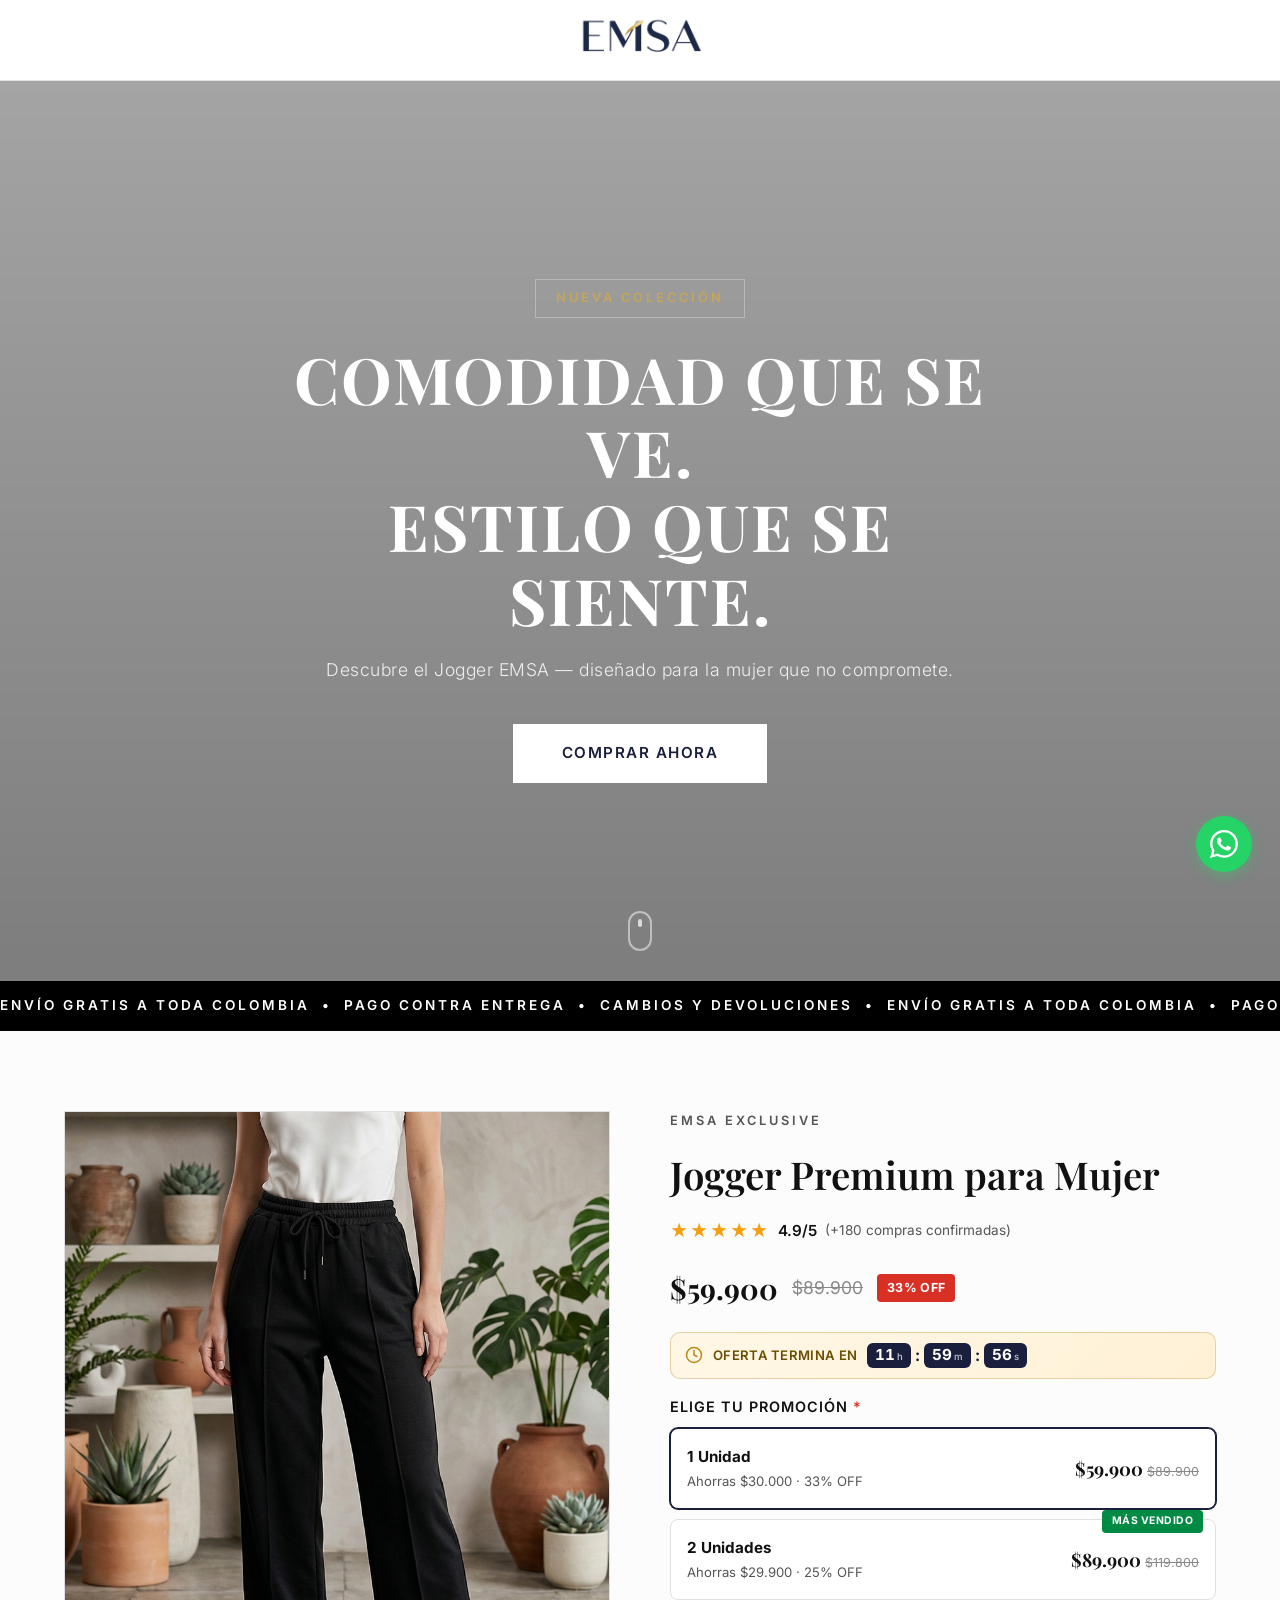
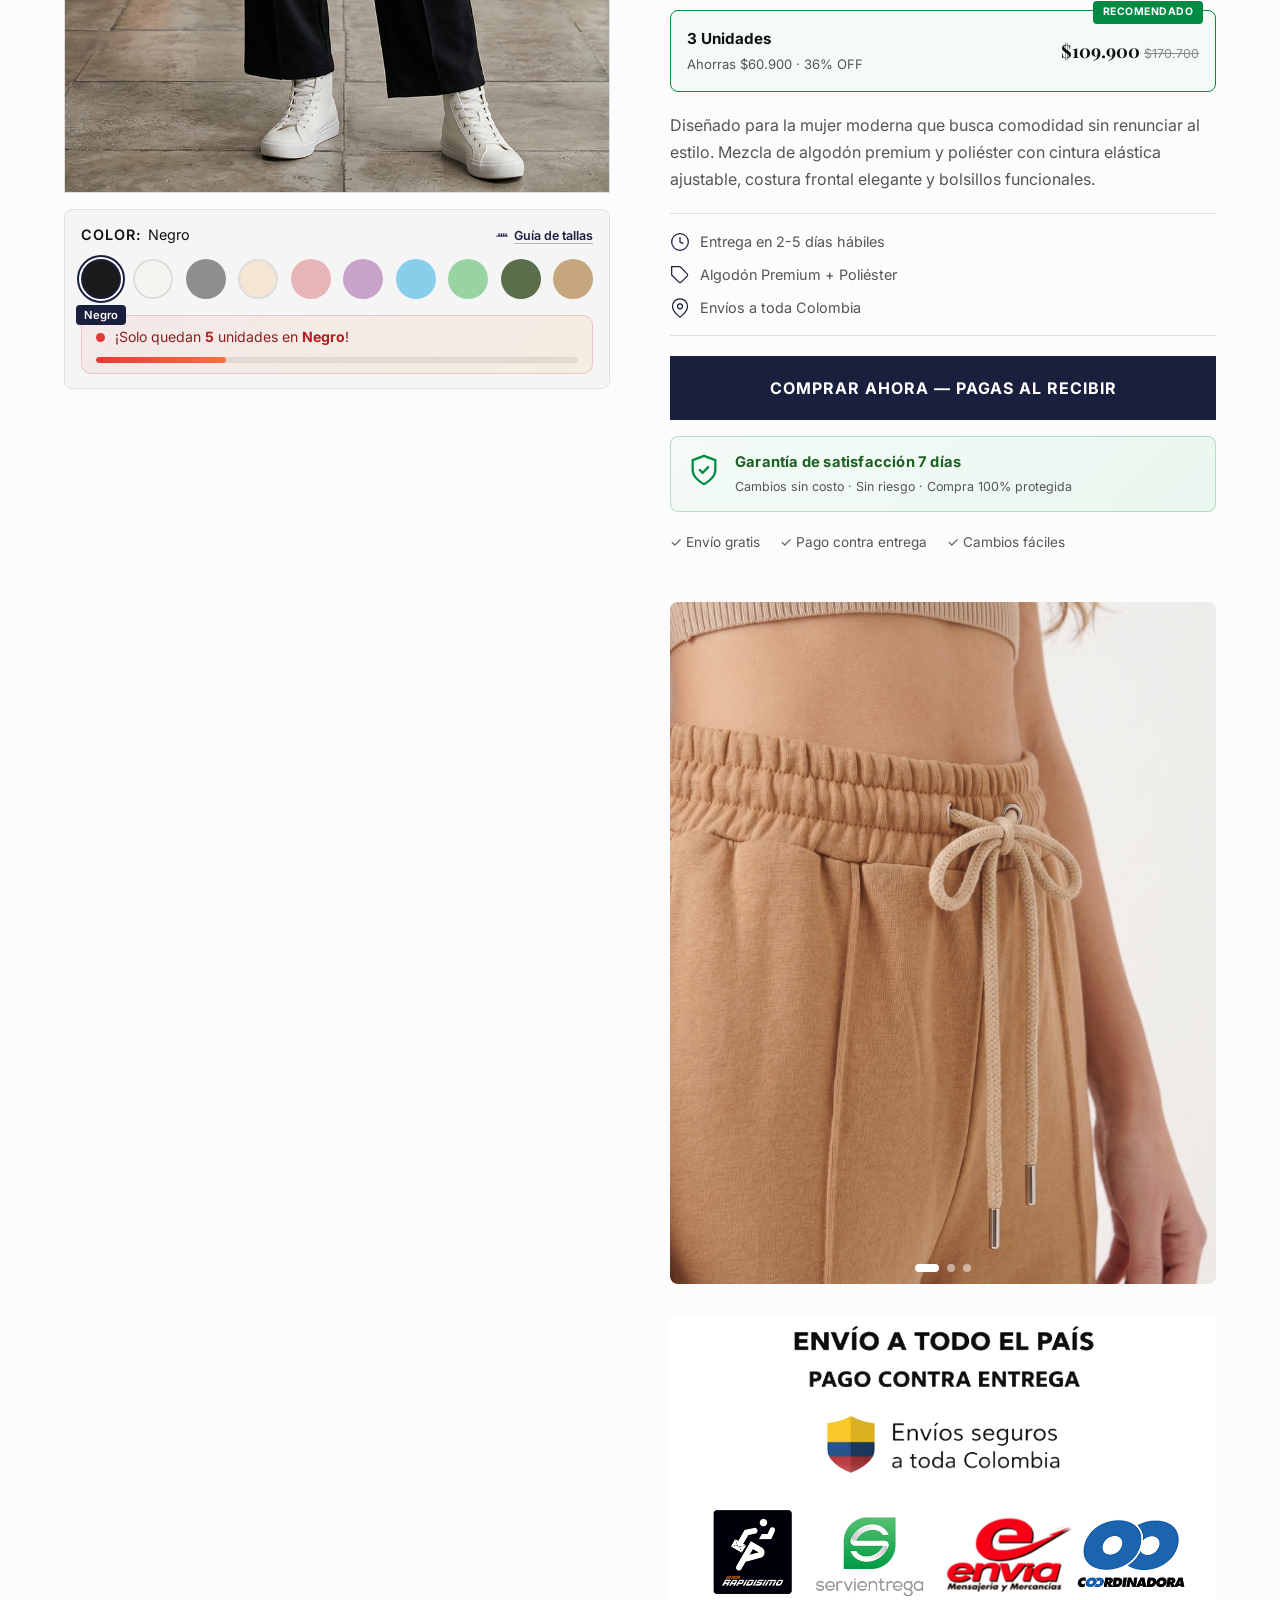
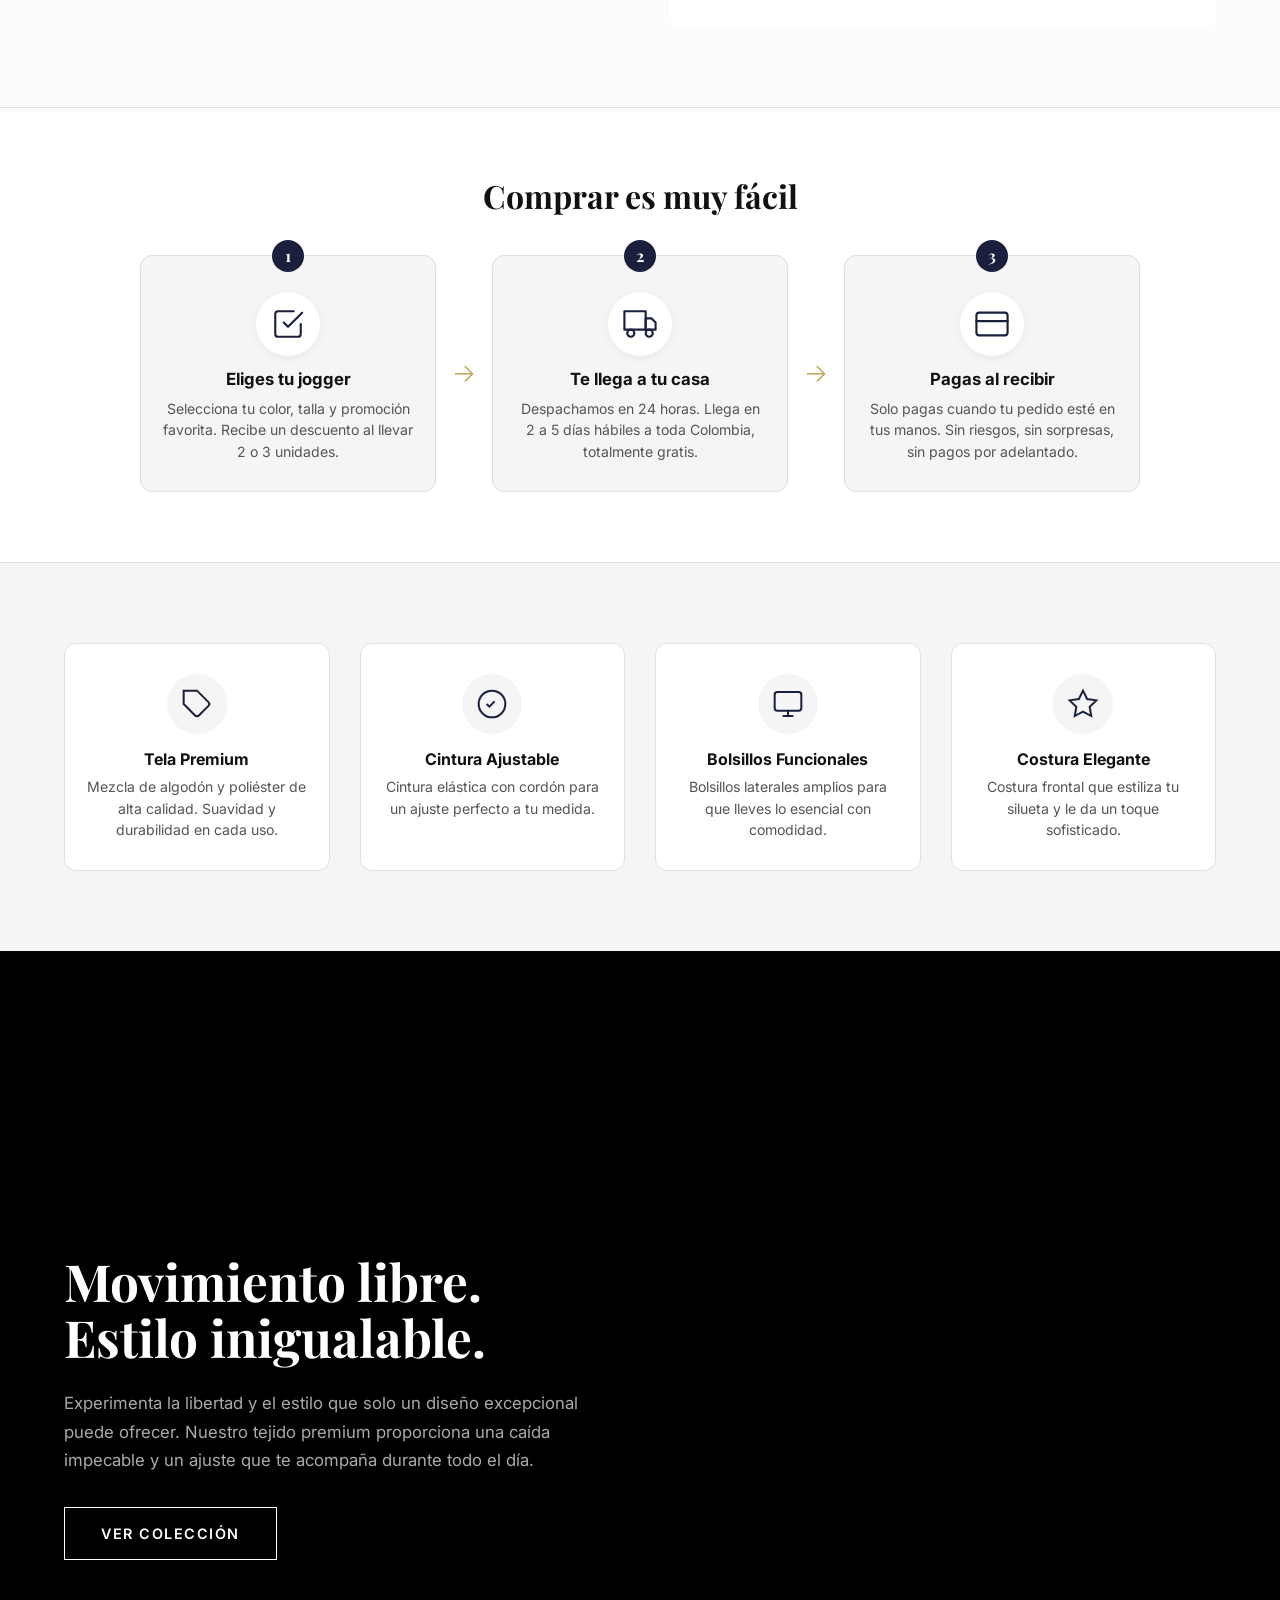
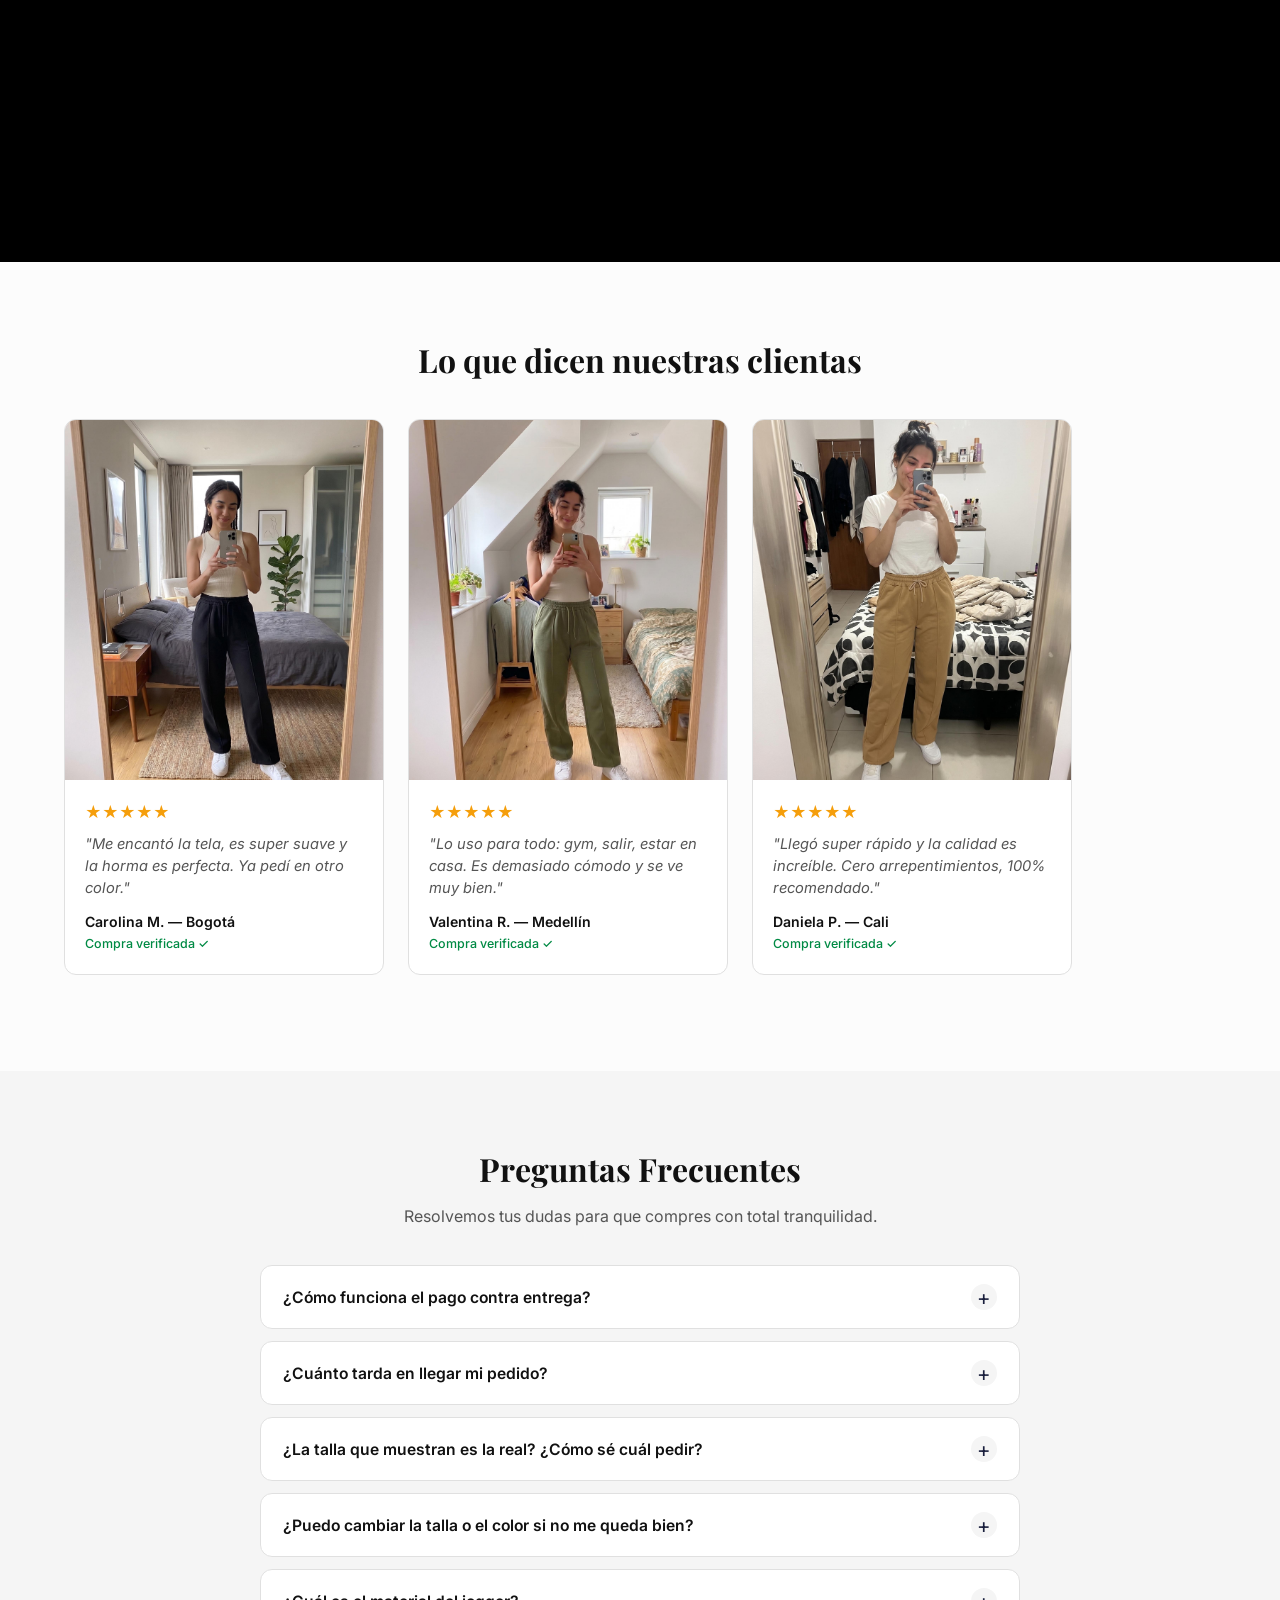
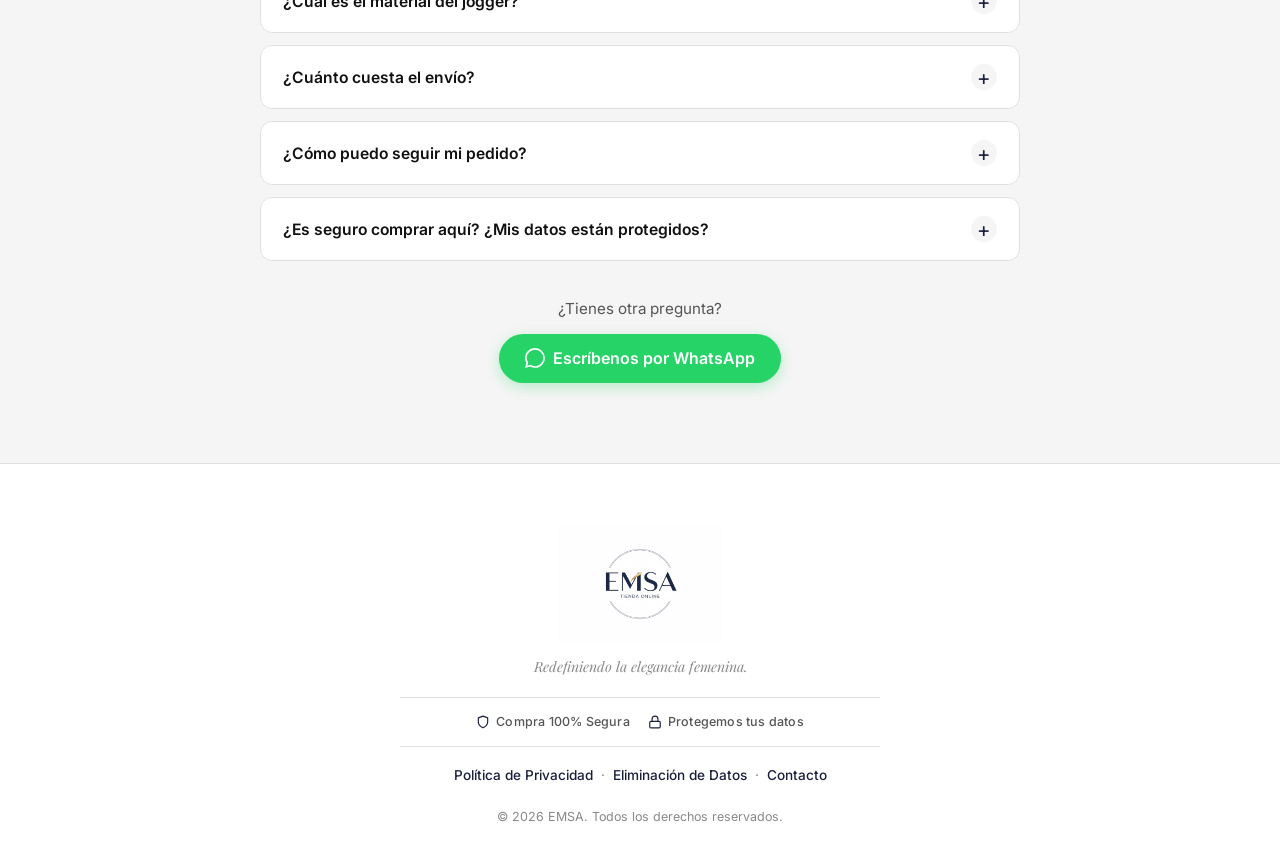
==== commit b4efd46a: "Cambios emsa 2026-04-19" ====
--- a/index.html
+++ b/index.html
@@ -696,10 +696,10 @@
                     </div>
 
                     <button type="submit" class="btn-submit">
-                        <svg width="22" height="22" viewBox="0 0 24 24" fill="none" stroke="currentColor" stroke-width="2" stroke-linecap="round" stroke-linejoin="round"><path d="M21 15a2 2 0 0 1-2 2H7l-4 4V5a2 2 0 0 1 2-2h14a2 2 0 0 1 2 2z"></path></svg>
-                        CONFIRMAR PEDIDO POR WHATSAPP
+                        <svg width="22" height="22" viewBox="0 0 24 24" fill="none" stroke="currentColor" stroke-width="2.5" stroke-linecap="round" stroke-linejoin="round"><path d="M9 11l3 3L22 4"></path><path d="M21 12v7a2 2 0 0 1-2 2H5a2 2 0 0 1-2-2V5a2 2 0 0 1 2-2h11"></path></svg>
+                        FINALIZAR COMPRA
                     </button>
-                    <p class="form-disclaimer">Al confirmar serás redirigido a WhatsApp para validar tu pedido y coordinar el despacho.</p>
+                    <p class="form-disclaimer">Al finalizar te mostraremos el resumen de tu pedido y el paso final para confirmarlo.</p>
                 </form>
             </div>
         </div>
--- a/styles.css
+++ b/styles.css
@@ -1429,7 +1429,7 @@
     gap: 10px;
     width: 100%;
     padding: 16px;
-    background: var(--whatsapp);
+    background: linear-gradient(135deg, var(--accent) 0%, #2a3055 100%);
     color: var(--white);
     font-size: 0.95rem;
     font-weight: 700;
@@ -1439,11 +1439,13 @@
     cursor: pointer;
     transition: all var(--transition);
     margin-top: 6px;
+    box-shadow: 0 4px 12px rgba(26, 31, 61, 0.25);
 }
 
 .btn-submit:hover {
-    background: #1DA851;
-    box-shadow: 0 4px 16px rgba(37, 211, 102, 0.4);
+    background: linear-gradient(135deg, #2a3055 0%, var(--accent) 100%);
+    box-shadow: 0 6px 20px rgba(26, 31, 61, 0.4);
+    transform: translateY(-1px);
 }
 
 .form-disclaimer {
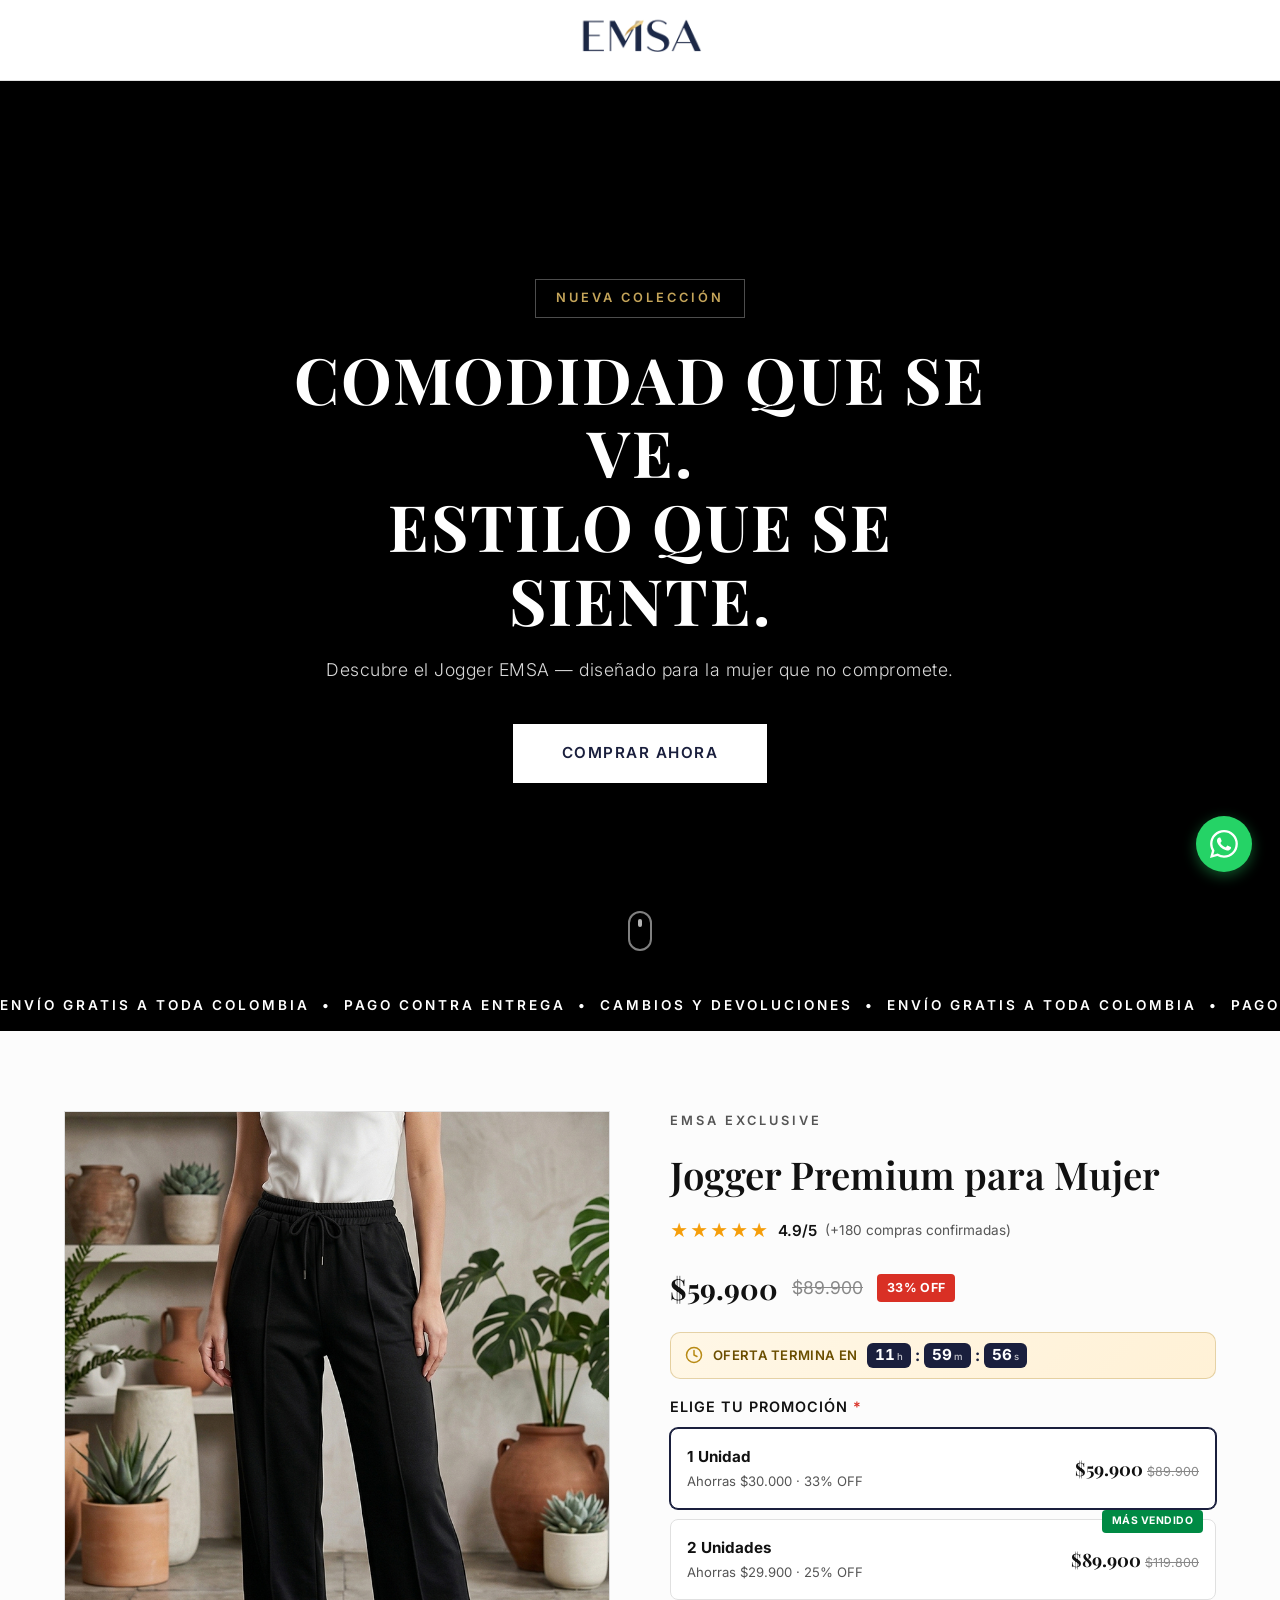
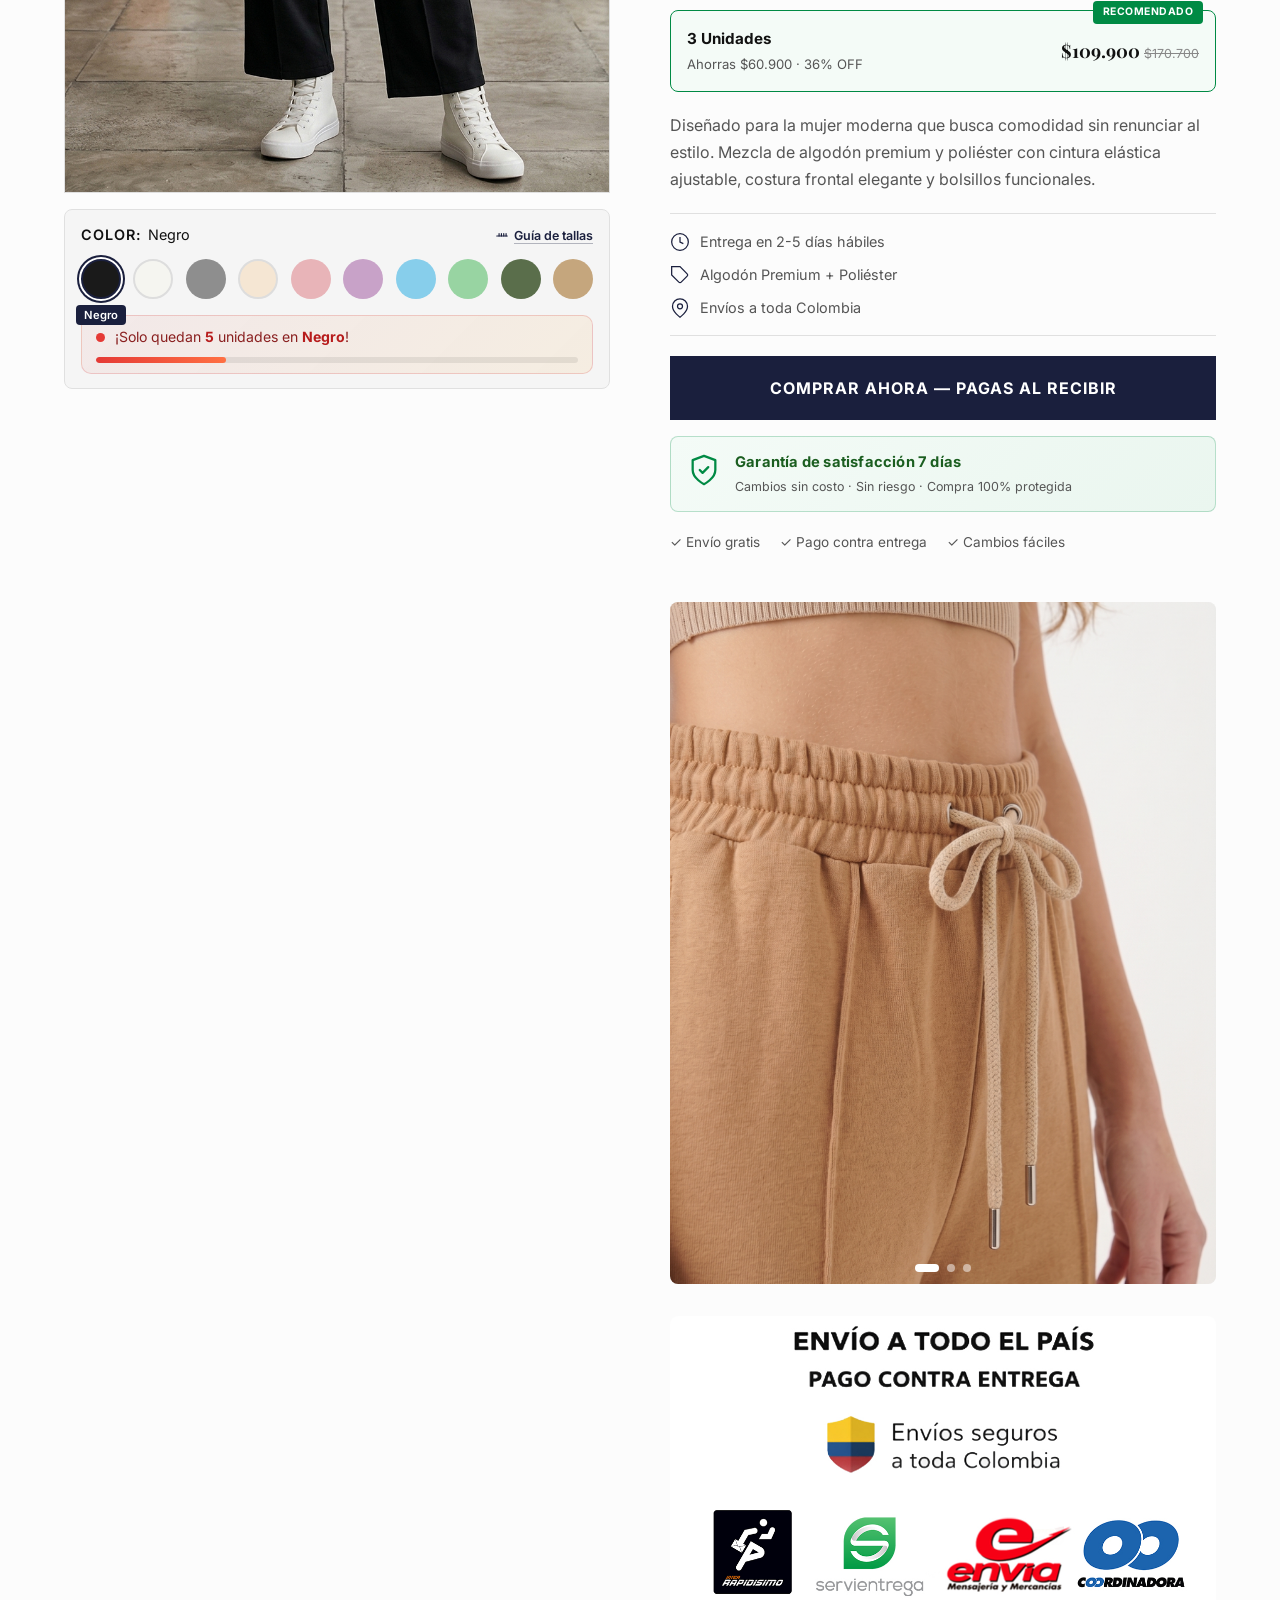
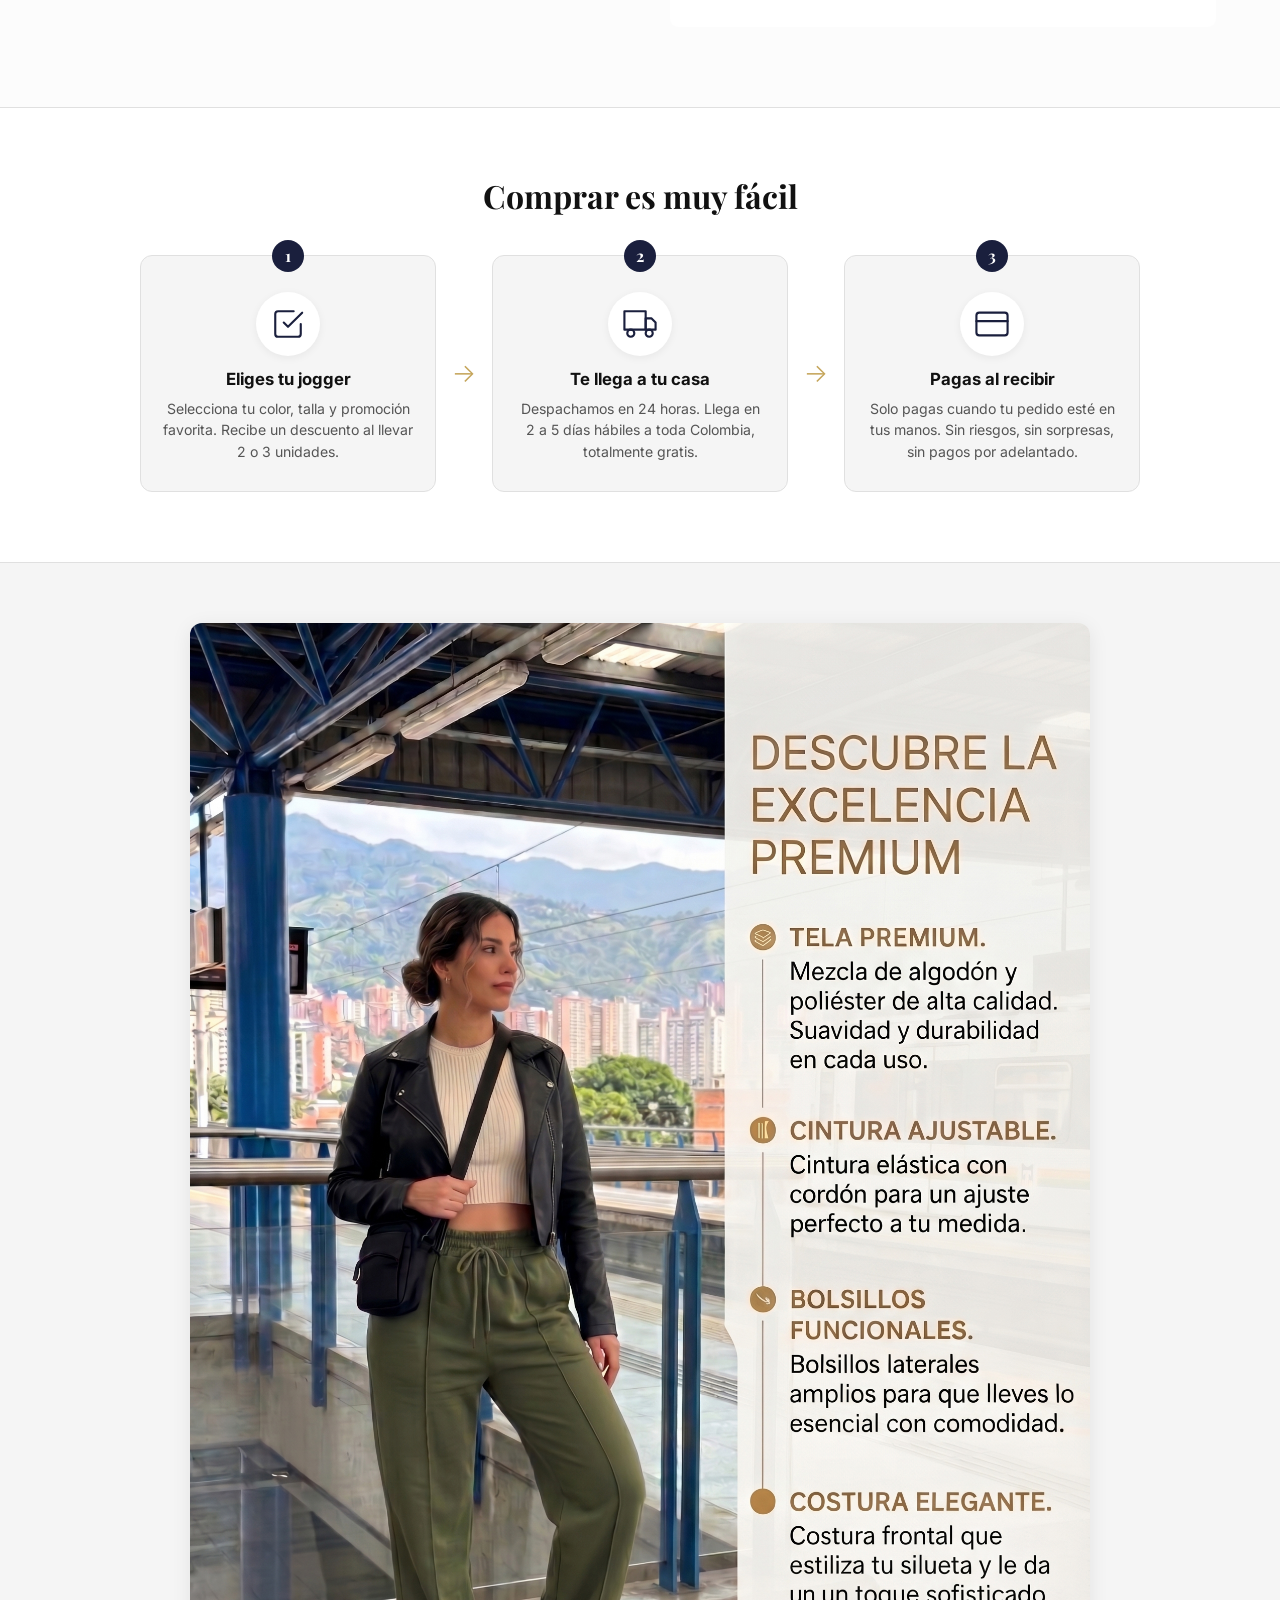
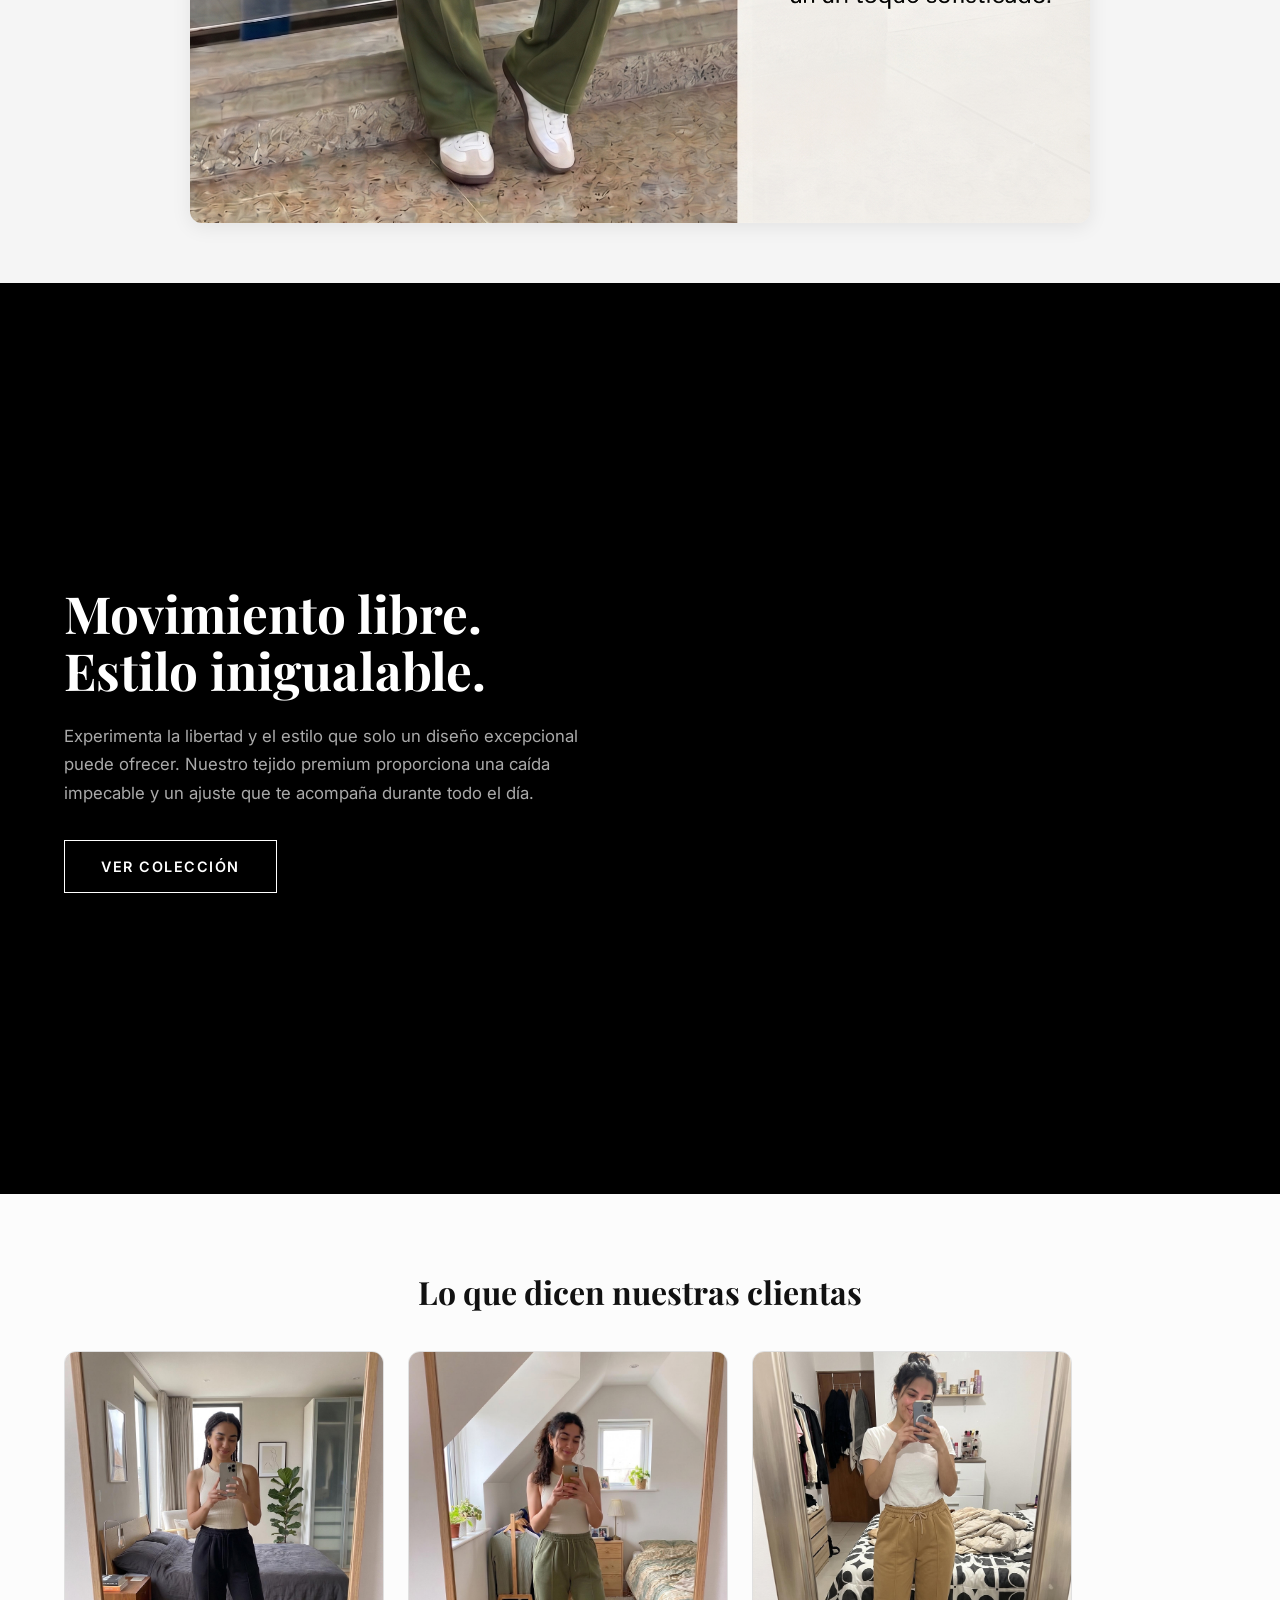
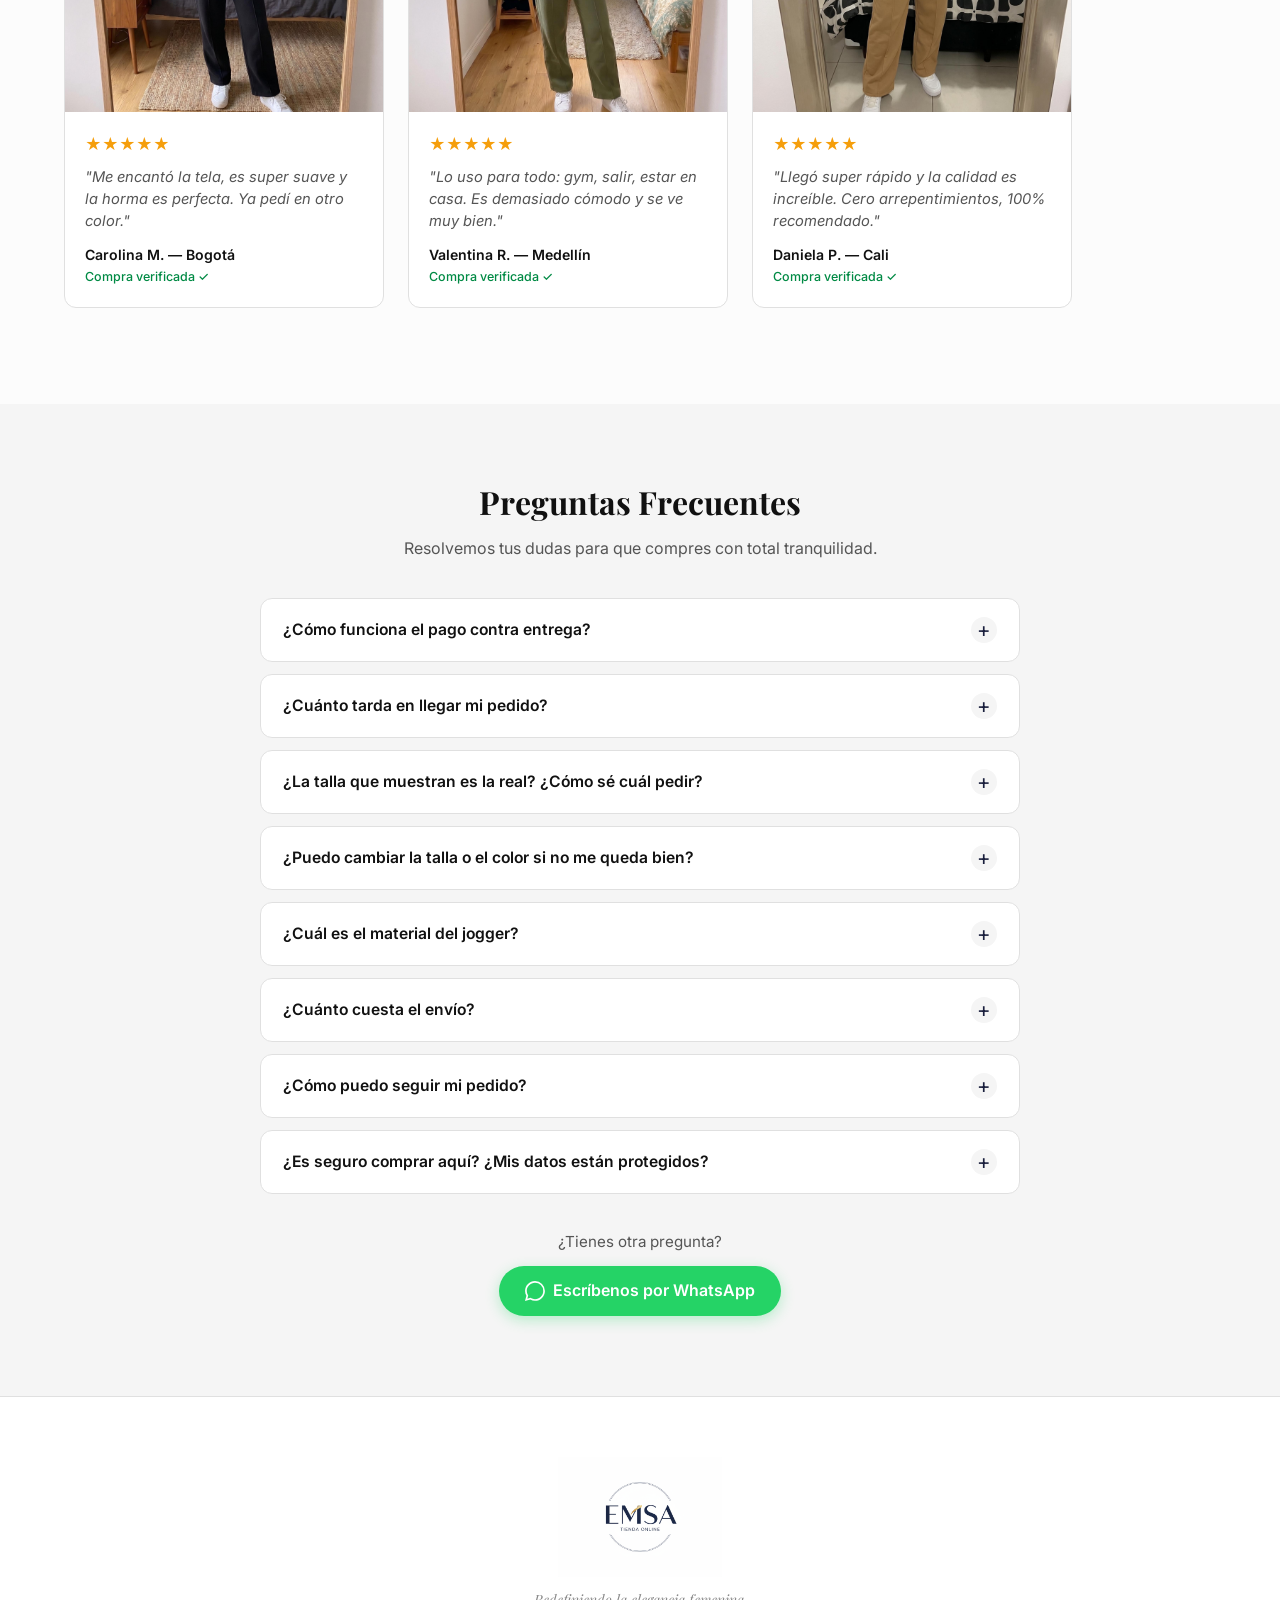
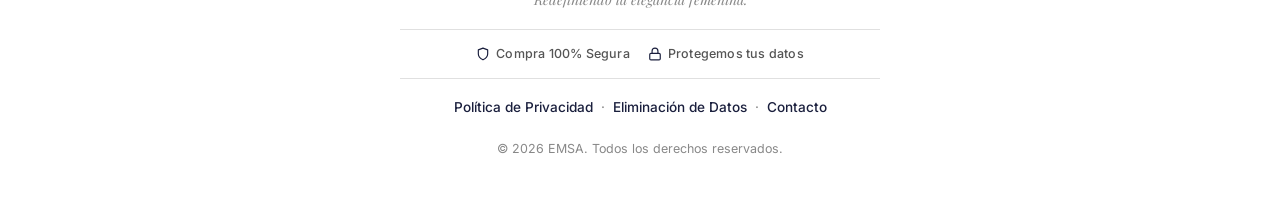
==== commit 71711f84: "Cambios emsa 2026-04-21" ====
--- a/index.html
+++ b/index.html
@@ -217,7 +217,7 @@
 
     <!-- Hero Section -->
     <header class="hero" id="inicio">
-        <video autoplay muted loop playsinline class="hero-video">
+        <video autoplay muted loop playsinline preload="metadata" class="hero-video">
             <source src="multimedia/video/hero.mp4" type="video/mp4">
         </video>
         <div class="hero-overlay"></div>
@@ -404,39 +404,10 @@
         </div>
     </section>
 
-    <!-- Benefits -->
-    <section class="benefits-section">
+    <!-- Detalle imagen -->
+    <section class="detalle-section" data-reveal>
         <div class="container">
-            <div class="benefits-grid">
-                <div class="benefit-card" data-reveal>
-                    <div class="benefit-icon">
-                        <svg width="32" height="32" viewBox="0 0 24 24" fill="none" stroke="currentColor" stroke-width="1.5"><path d="M20.59 13.41l-7.17 7.17a2 2 0 0 1-2.83 0L2 12V2h10l8.59 8.59a2 2 0 0 1 0 2.82z"/><line x1="7" y1="7" x2="7.01" y2="7"/></svg>
-                    </div>
-                    <h4>Tela Premium</h4>
-                    <p>Mezcla de algodón y poliéster de alta calidad. Suavidad y durabilidad en cada uso.</p>
-                </div>
-                <div class="benefit-card" data-reveal>
-                    <div class="benefit-icon">
-                        <svg width="32" height="32" viewBox="0 0 24 24" fill="none" stroke="currentColor" stroke-width="1.5"><circle cx="12" cy="12" r="10"/><path d="M8 12l2 2 4-4"/></svg>
-                    </div>
-                    <h4>Cintura Ajustable</h4>
-                    <p>Cintura elástica con cordón para un ajuste perfecto a tu medida.</p>
-                </div>
-                <div class="benefit-card" data-reveal>
-                    <div class="benefit-icon">
-                        <svg width="32" height="32" viewBox="0 0 24 24" fill="none" stroke="currentColor" stroke-width="1.5"><rect x="2" y="3" width="20" height="14" rx="2" ry="2"/><line x1="8" y1="21" x2="16" y2="21"/><line x1="12" y1="17" x2="12" y2="21"/></svg>
-                    </div>
-                    <h4>Bolsillos Funcionales</h4>
-                    <p>Bolsillos laterales amplios para que lleves lo esencial con comodidad.</p>
-                </div>
-                <div class="benefit-card" data-reveal>
-                    <div class="benefit-icon">
-                        <svg width="32" height="32" viewBox="0 0 24 24" fill="none" stroke="currentColor" stroke-width="1.5"><polygon points="12 2 15.09 8.26 22 9.27 17 14.14 18.18 21.02 12 17.77 5.82 21.02 7 14.14 2 9.27 8.91 8.26 12 2"/></svg>
-                    </div>
-                    <h4>Costura Elegante</h4>
-                    <p>Costura frontal que estiliza tu silueta y le da un toque sofisticado.</p>
-                </div>
-            </div>
+            <img src="multimedia/imagen/material visual producto/detalle.jpg" alt="Detalle Jogger Premium EMSA" class="detalle-img">
         </div>
     </section>
 
@@ -592,6 +563,11 @@
             <div class="modal-header">
                 <h3 id="modal-title">Finaliza tu Pedido</h3>
                 <p>Completa el formulario y <strong>paga al recibir</strong> en la puerta de tu casa.</p>
+                <div class="modal-trust-strip">
+                    <span class="mts-item"><strong>&#128274;</strong> Pagas al recibir</span>
+                    <span class="mts-item"><strong>&#128666;</strong> Envío gratis</span>
+                    <span class="mts-item"><strong>&#8634;</strong> Cambios 7 días</span>
+                </div>
                 <div class="checkout-progress" id="checkout-progress" aria-label="Progreso del pedido">
                     <div class="cp-step active" data-step="1">
                         <span class="cp-circle">1</span>
@@ -686,8 +662,8 @@
 
                     <div class="form-row">
                         <div class="form-group">
-                            <label for="neighborhood">Barrio *</label>
-                            <input type="text" id="neighborhood" name="neighborhood" placeholder="Nombre del barrio" required>
+                            <label for="neighborhood">Barrio <span class="optional">(opcional)</span></label>
+                            <input type="text" id="neighborhood" name="neighborhood" placeholder="Ayuda al repartidor a ubicarte">
                         </div>
                         <div class="form-group">
                             <label for="apto">Casa / Apto <span class="optional">(opcional)</span></label>
--- a/styles.css
+++ b/styles.css
@@ -143,16 +143,16 @@
     text-align: center;
     color: var(--white);
     overflow: hidden;
+    background: #000;
 }
 
 .hero-video {
     position: absolute;
-    top: 50%;
-    left: 50%;
-    transform: translate(-50%, -50%);
-    min-width: 100%;
-    min-height: 100%;
-    object-fit: cover;
+    top: 0;
+    left: 0;
+    width: 100%;
+    height: 100%;
+    object-fit: contain;
     z-index: 0;
 }
 
@@ -771,57 +771,21 @@
 }
 
 /* ==========================================================
-   Benefits Section
-   ========================================================== */
-.benefits-section {
-    padding: 80px 0;
+   Detalle Section
+   ========================================================== */
+.detalle-section {
+    padding: 60px 0;
     background: var(--bg-alt);
 }
 
-.benefits-grid {
-    display: grid;
-    grid-template-columns: repeat(4, 1fr);
-    gap: 30px;
-}
-
-.benefit-card {
-    text-align: center;
-    padding: 30px 20px;
-    background: var(--white);
-    border: 1px solid var(--border);
+.detalle-img {
+    display: block;
+    width: 100%;
+    max-width: 900px;
+    margin: 0 auto;
     border-radius: var(--radius-lg);
-    transition: transform var(--transition), box-shadow var(--transition);
-}
-
-.benefit-card:hover {
-    transform: translateY(-4px);
     box-shadow: var(--shadow-md);
-}
-
-.benefit-icon {
-    display: inline-flex;
-    align-items: center;
-    justify-content: center;
-    width: 60px;
-    height: 60px;
-    border-radius: 50%;
-    background: var(--bg-alt);
-    color: var(--accent);
-    margin-bottom: 16px;
-}
-
-.benefit-card h4 {
-    font-family: 'Inter', sans-serif;
-    font-size: 1rem;
-    font-weight: 700;
-    margin-bottom: 8px;
-    color: var(--text);
-}
-
-.benefit-card p {
-    font-size: 0.88rem;
-    color: var(--text-secondary);
-    line-height: 1.5;
+    object-fit: cover;
 }
 
 /* ==========================================================
@@ -1066,16 +1030,25 @@
 .sticky-cta {
     display: none;
     position: fixed;
-    bottom: 0;
-    left: 0;
-    width: 100%;
+    bottom: 14px;
+    left: 14px;
+    right: 14px;
+    width: auto;
     z-index: 90;
-    transform: translateY(100%);
+    transform: translateY(calc(100% + 14px));
     transition: transform 0.4s ease;
+    border-radius: 14px;
+    overflow: hidden;
+    box-shadow: 0 4px 20px rgba(0, 0, 0, 0.35);
 }
 
 .sticky-cta.visible {
     transform: translateY(0);
+}
+
+@keyframes sticky-blink {
+    0%, 100% { opacity: 1; }
+    50%       { opacity: 0.72; }
 }
 
 .btn-sticky {
@@ -1091,6 +1064,7 @@
     letter-spacing: 1px;
     text-transform: uppercase;
     line-height: 1.3;
+    animation: sticky-blink 1.8s ease-in-out infinite;
 }
 
 .btn-sticky small {
@@ -1198,6 +1172,43 @@
 .modal-header p {
     font-size: 0.88rem;
     color: var(--text-secondary);
+}
+
+.modal-trust-strip {
+    display: flex;
+    justify-content: center;
+    flex-wrap: wrap;
+    gap: 8px 14px;
+    margin-top: 14px;
+    padding: 10px 12px;
+    background: #f6f9f3;
+    border: 1px solid #dcead0;
+    border-radius: var(--radius);
+}
+
+.modal-trust-strip .mts-item {
+    display: inline-flex;
+    align-items: center;
+    gap: 6px;
+    font-size: 0.78rem;
+    font-weight: 600;
+    color: #2e6b1e;
+    white-space: nowrap;
+}
+
+.modal-trust-strip .mts-item strong {
+    font-size: 1rem;
+    line-height: 1;
+}
+
+@media (max-width: 480px) {
+    .modal-trust-strip {
+        gap: 6px 10px;
+        padding: 8px 10px;
+    }
+    .modal-trust-strip .mts-item {
+        font-size: 0.72rem;
+    }
 }
 
 .modal-body {
@@ -1458,12 +1469,6 @@
 /* ==========================================================
    Responsive
    ========================================================== */
-@media (max-width: 1024px) {
-    .benefits-grid {
-        grid-template-columns: repeat(2, 1fr);
-    }
-}
-
 @media (max-width: 768px) {
     .navbar-inner {
         height: 56px;
@@ -1513,14 +1518,6 @@
         font-size: 1.8rem;
     }
 
-    .benefits-grid {
-        grid-template-columns: 1fr 1fr;
-        gap: 16px;
-    }
-
-    .benefit-card {
-        padding: 20px 14px;
-    }
 
     .showcase-grid {
         grid-template-columns: 1fr;
@@ -1563,7 +1560,7 @@
     }
 
     .sticky-cta.visible ~ .whatsapp-float {
-        bottom: 80px;
+        bottom: 94px;
     }
 
     /* Modal responsive */
@@ -1686,9 +1683,7 @@
 }
 
 @media (max-width: 480px) {
-    .benefits-grid {
-        grid-template-columns: 1fr;
-    }
+
 
     .thumbnail-row {
         gap: 8px;
@@ -2392,7 +2387,7 @@
    ========================================================== */
 .social-proof-toast {
     position: fixed;
-    bottom: 24px;
+    top: 24px;
     left: 24px;
     z-index: 1500;
     display: flex;
@@ -2405,7 +2400,7 @@
     box-shadow: 0 10px 40px rgba(0, 0, 0, 0.15), 0 2px 8px rgba(0, 0, 0, 0.08);
     font-family: 'Inter', sans-serif;
     opacity: 0;
-    transform: translateY(20px);
+    transform: translateY(-20px);
     pointer-events: none;
     transition: opacity 0.4s ease, transform 0.4s ease;
 }
@@ -2490,7 +2485,7 @@
     .social-proof-toast {
         left: 12px;
         right: 12px;
-        bottom: 12px;
+        top: 12px;
         max-width: none;
     }
 }
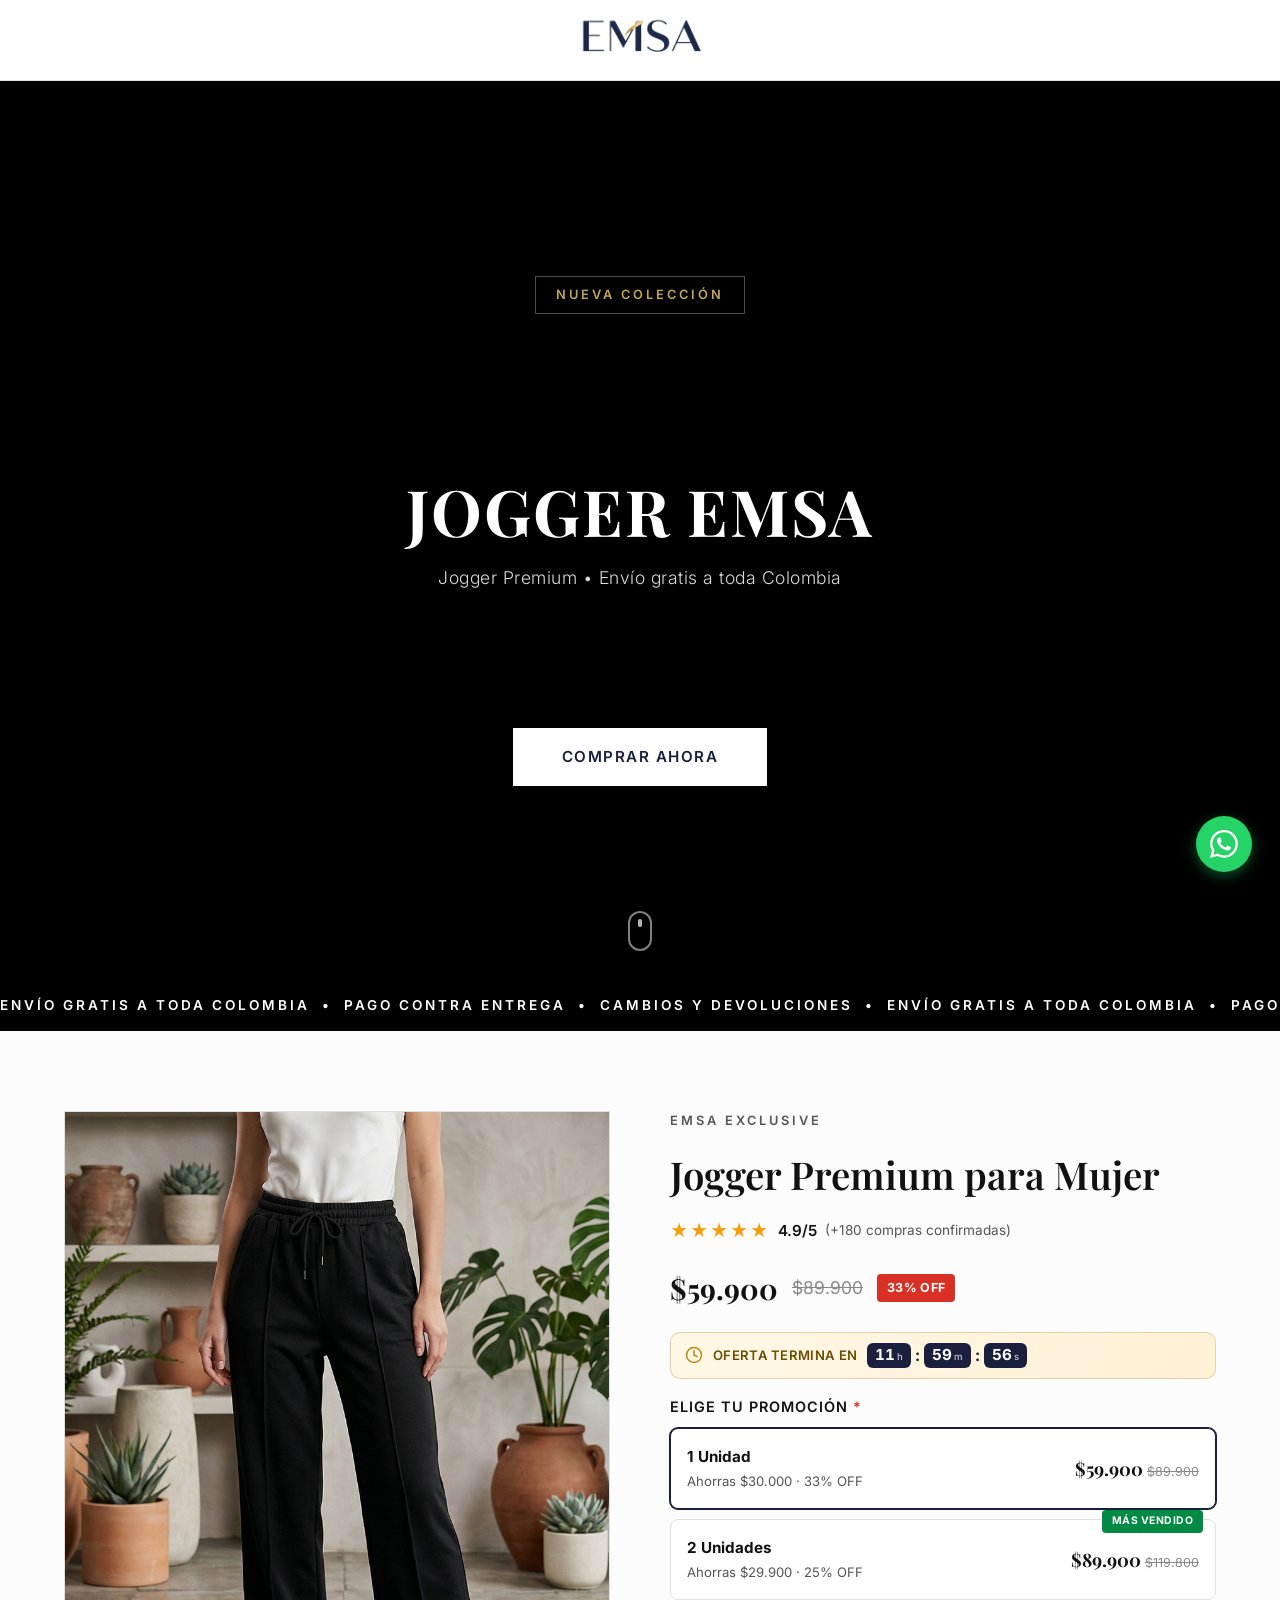
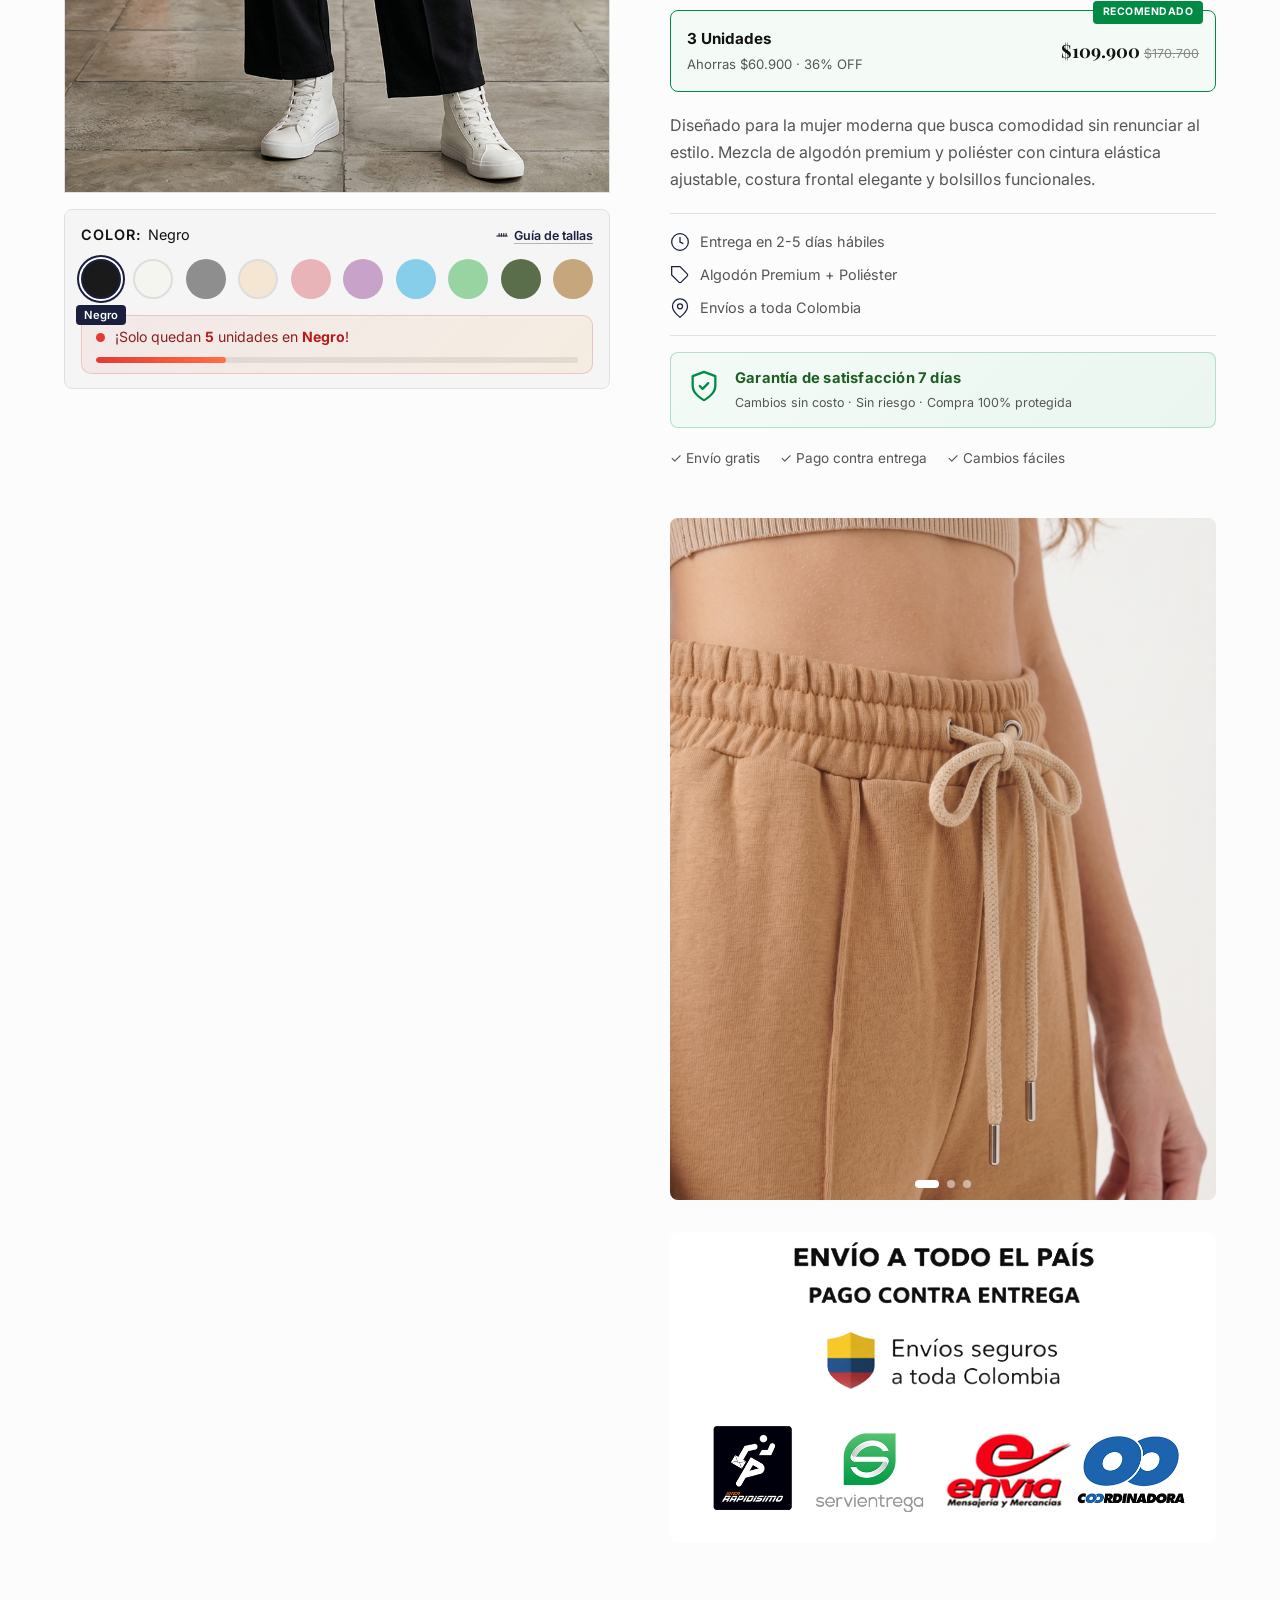
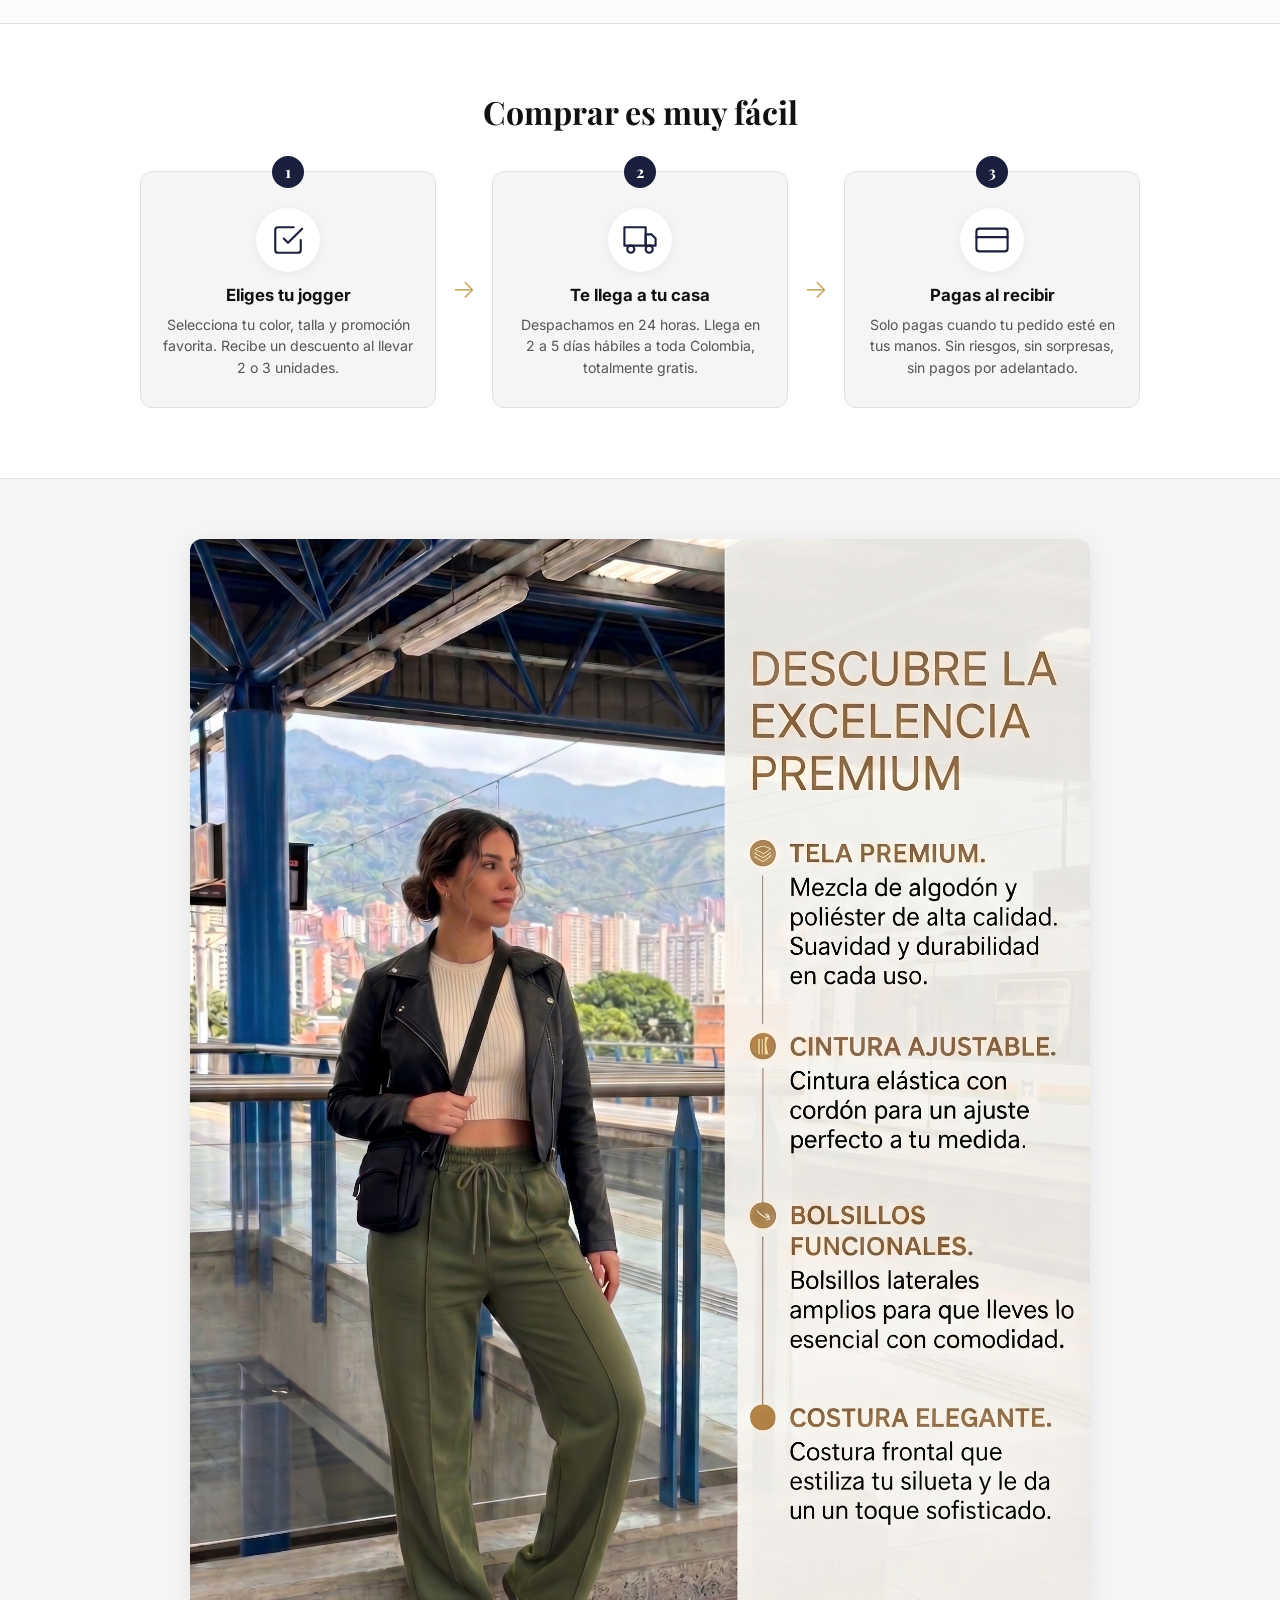
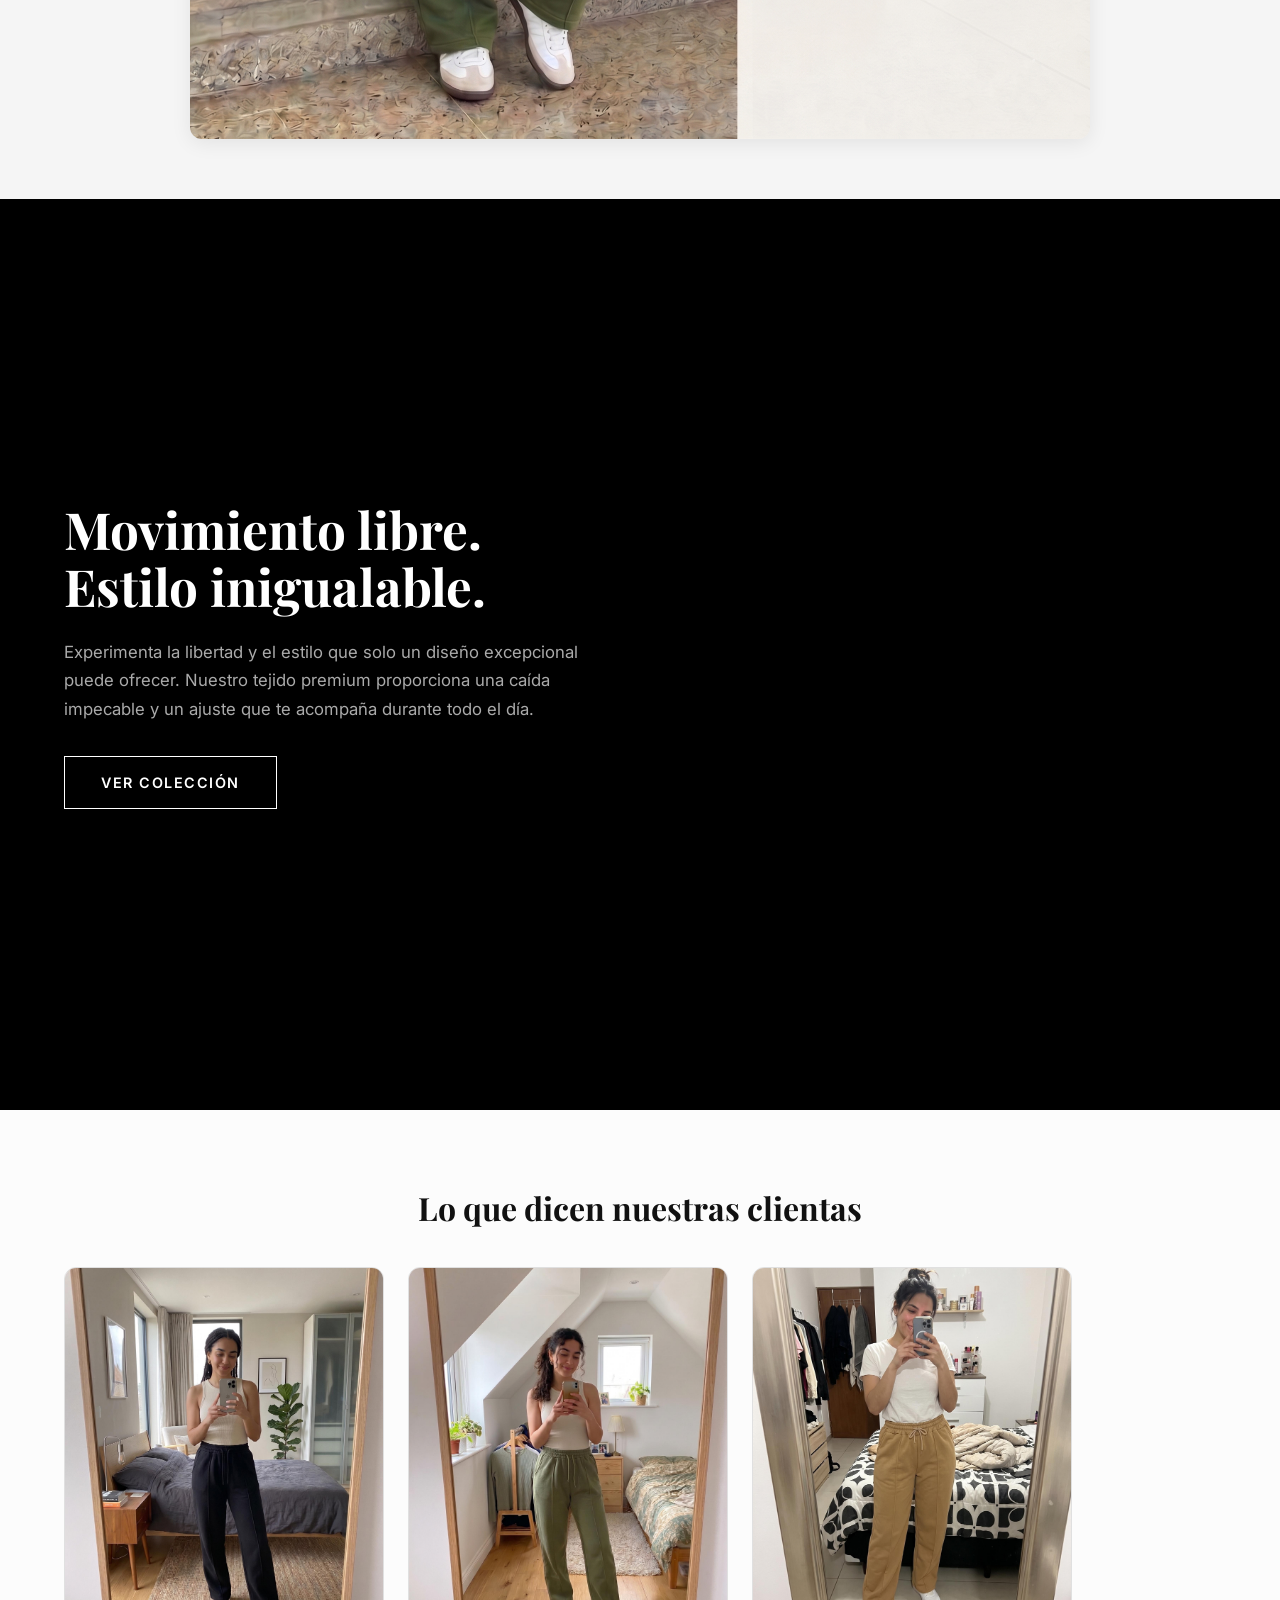
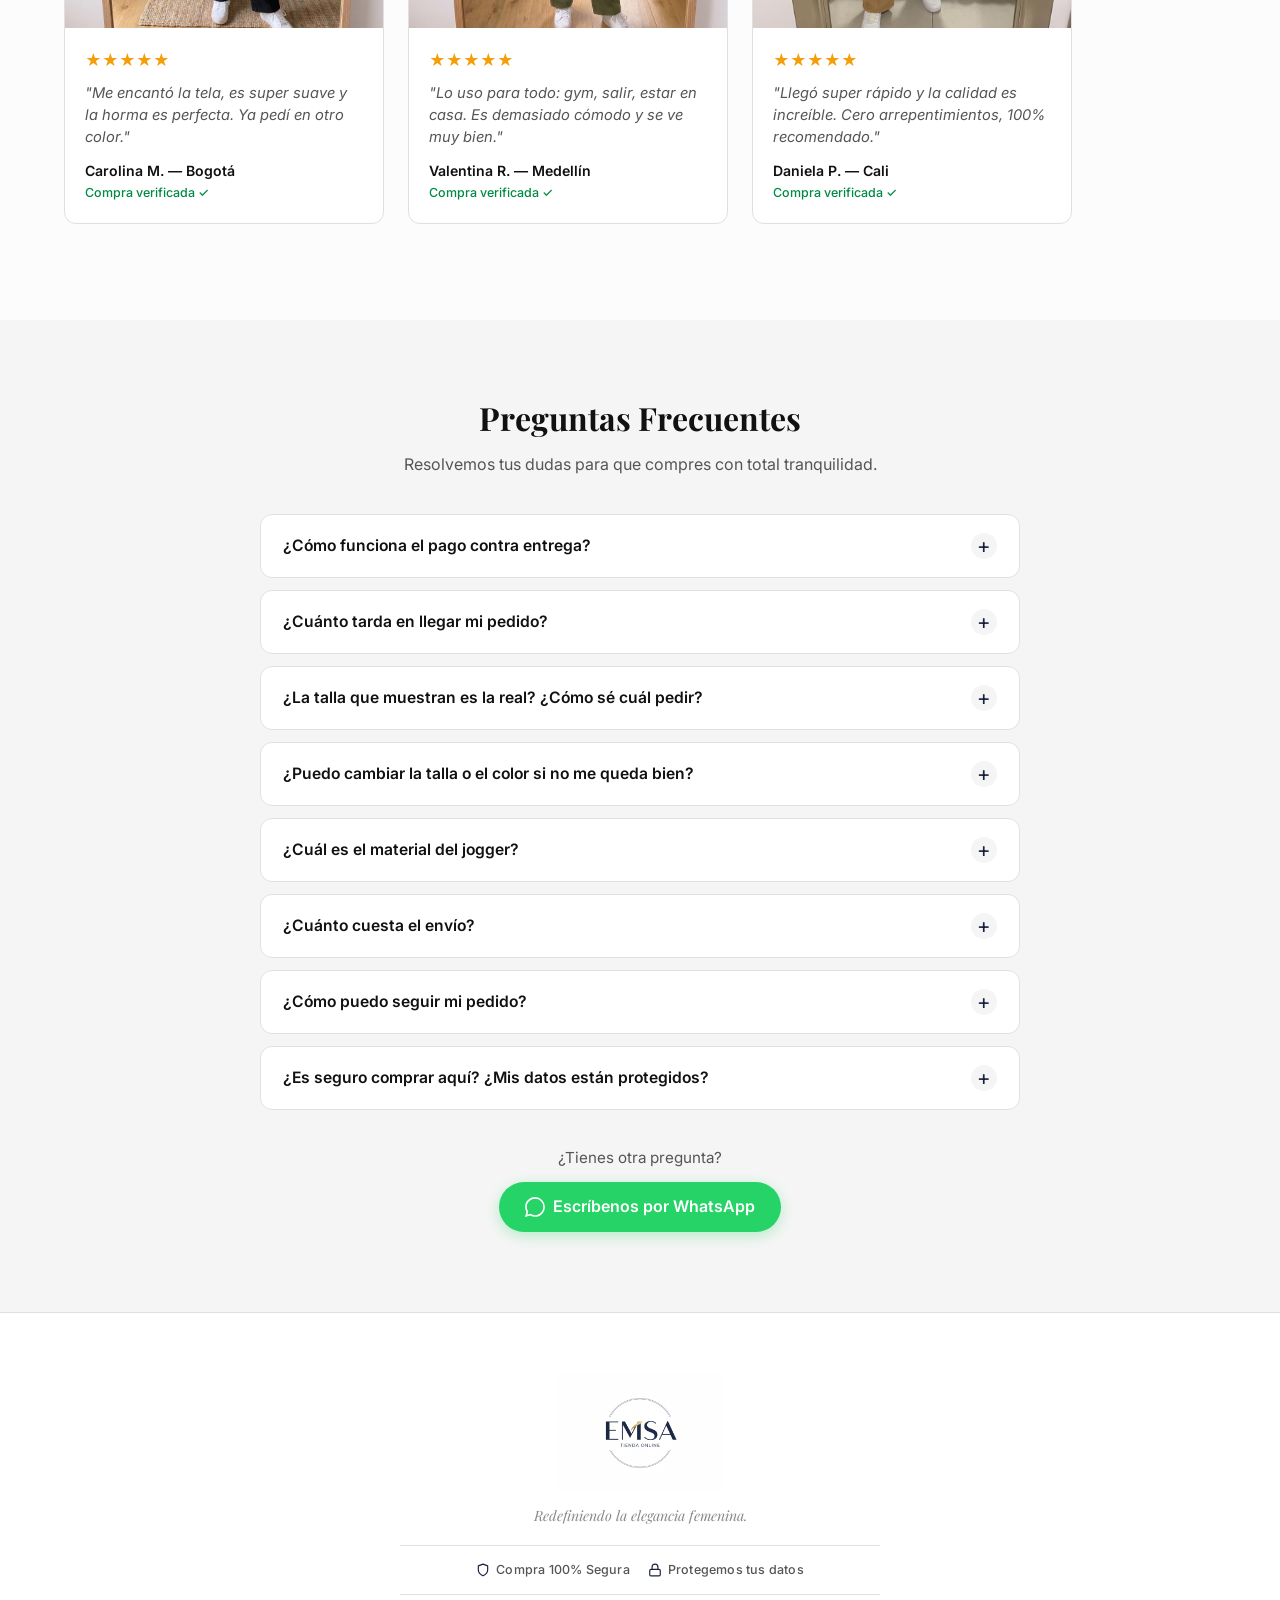
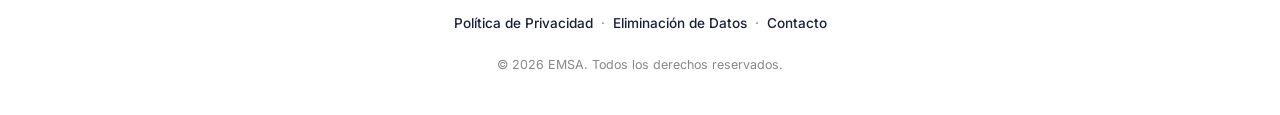
==== commit 37136139: "Cambios emsa 2026-04-21" ====
--- a/index.html
+++ b/index.html
@@ -223,8 +223,10 @@
         <div class="hero-overlay"></div>
         <div class="hero-content">
             <p class="hero-badge">Nueva Colección</p>
-            <h1 class="hero-title">COMODIDAD QUE SE VE.<br>ESTILO QUE SE SIENTE.</h1>
-            <p class="hero-subtitle">Descubre el Jogger EMSA &mdash; diseñado para la mujer que no compromete.</p>
+            <div class="hero-center">
+                <h1 class="hero-title">JOGGER EMSA</h1>
+                <p class="hero-subtitle">Jogger Premium &bull; Envío gratis a toda Colombia</p>
+            </div>
             <a href="#producto" class="btn-hero">Comprar Ahora</a>
         </div>
         <div class="hero-scroll-indicator">
@@ -331,10 +333,6 @@
                         <span>Envíos a toda Colombia</span>
                     </div>
                 </div>
-
-                <button class="btn-buy" id="btn-buy">
-                    COMPRAR AHORA &mdash; PAGAS AL RECIBIR
-                </button>
 
                 <!-- Garantía cerca del CTA -->
                 <div class="guarantee-badge">
--- a/styles.css
+++ b/styles.css
@@ -171,8 +171,21 @@
     position: relative;
     z-index: 2;
     max-width: 800px;
-    padding: 20px;
+    width: 100%;
+    padding: 60px 20px;
+    display: flex;
+    flex-direction: column;
+    align-items: center;
+    justify-content: space-between;
+    min-height: 70vh;
     animation: heroFadeIn 1.5s ease-out;
+}
+
+.hero-center {
+    display: flex;
+    flex-direction: column;
+    align-items: center;
+    gap: 16px;
 }
 
 @keyframes heroFadeIn {
@@ -197,7 +210,7 @@
     font-size: clamp(2.2rem, 5vw, 4rem);
     font-weight: 700;
     letter-spacing: 2px;
-    margin-bottom: 20px;
+    margin: 0;
     color: var(--white);
 }
 
@@ -206,7 +219,7 @@
     font-size: 1.1rem;
     font-weight: 300;
     letter-spacing: 0.5px;
-    margin-bottom: 40px;
+    margin: 0;
     color: rgba(255,255,255,0.85);
 }
 
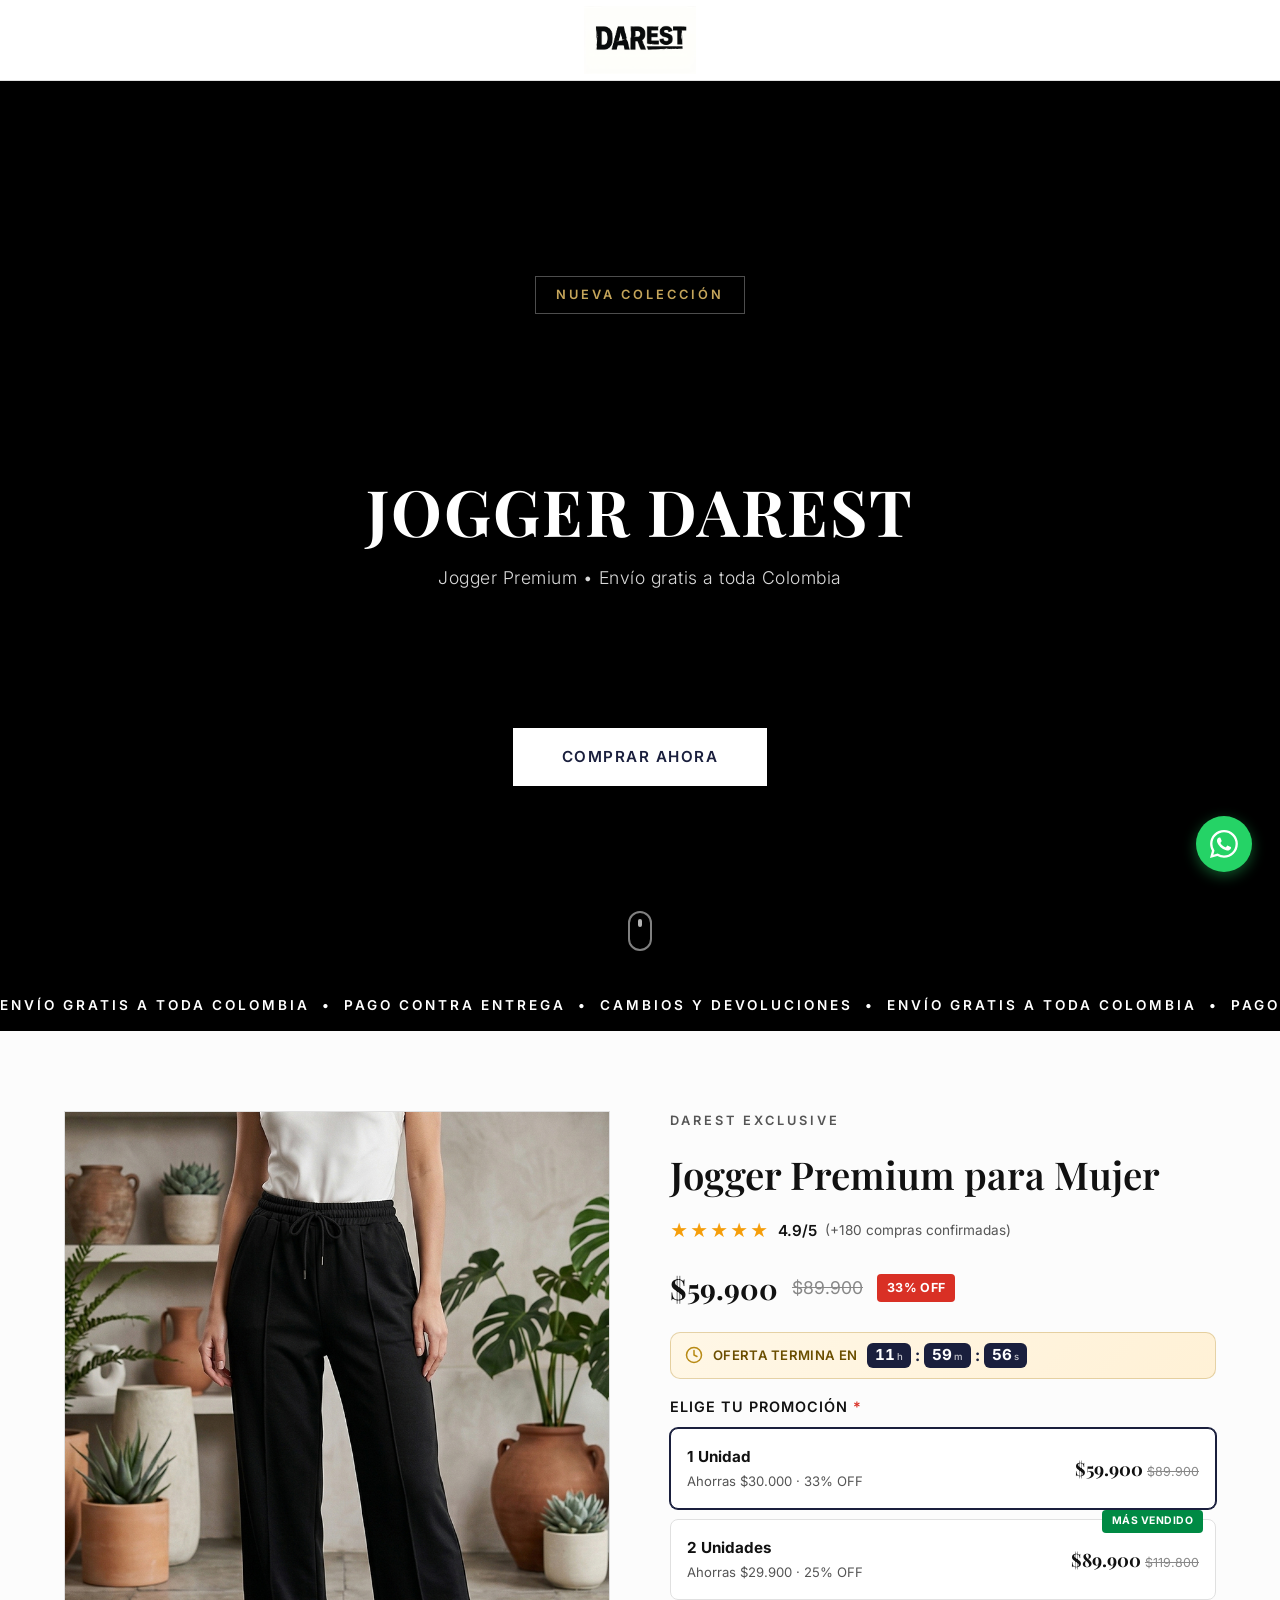
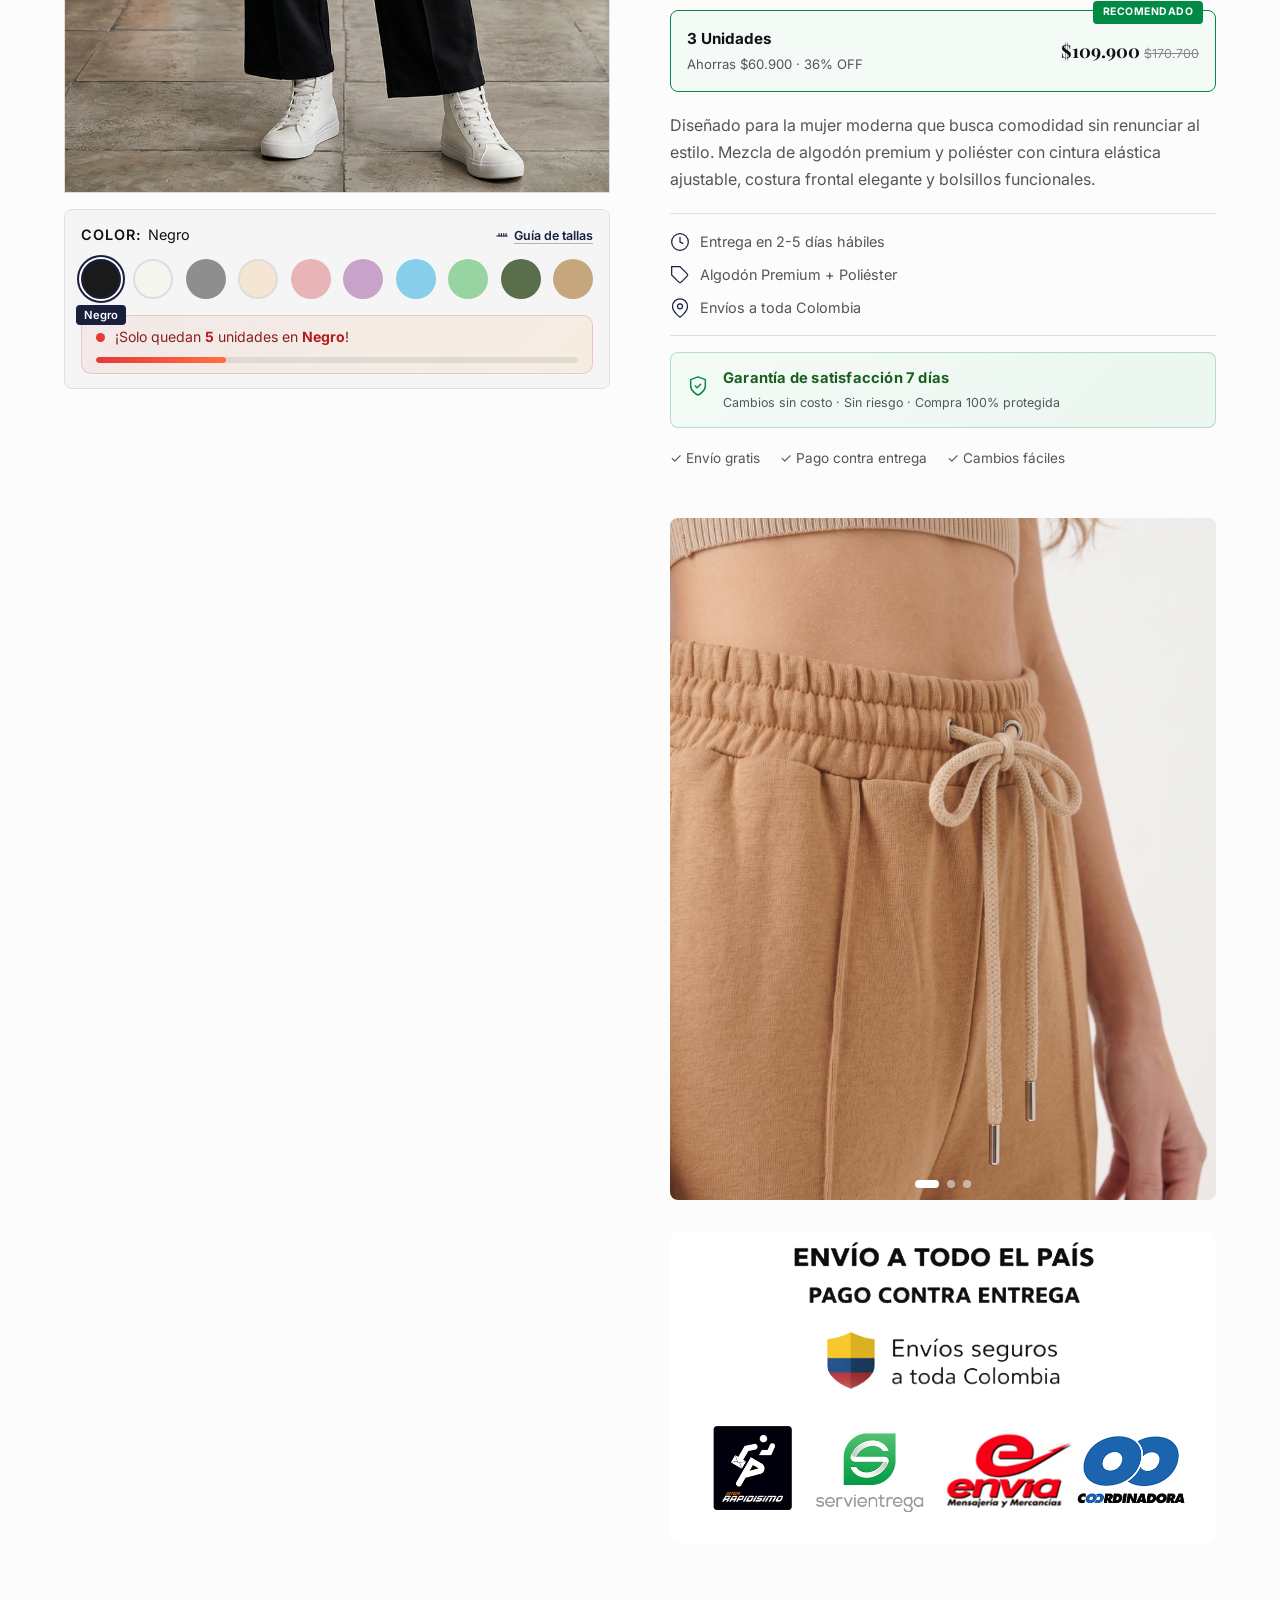
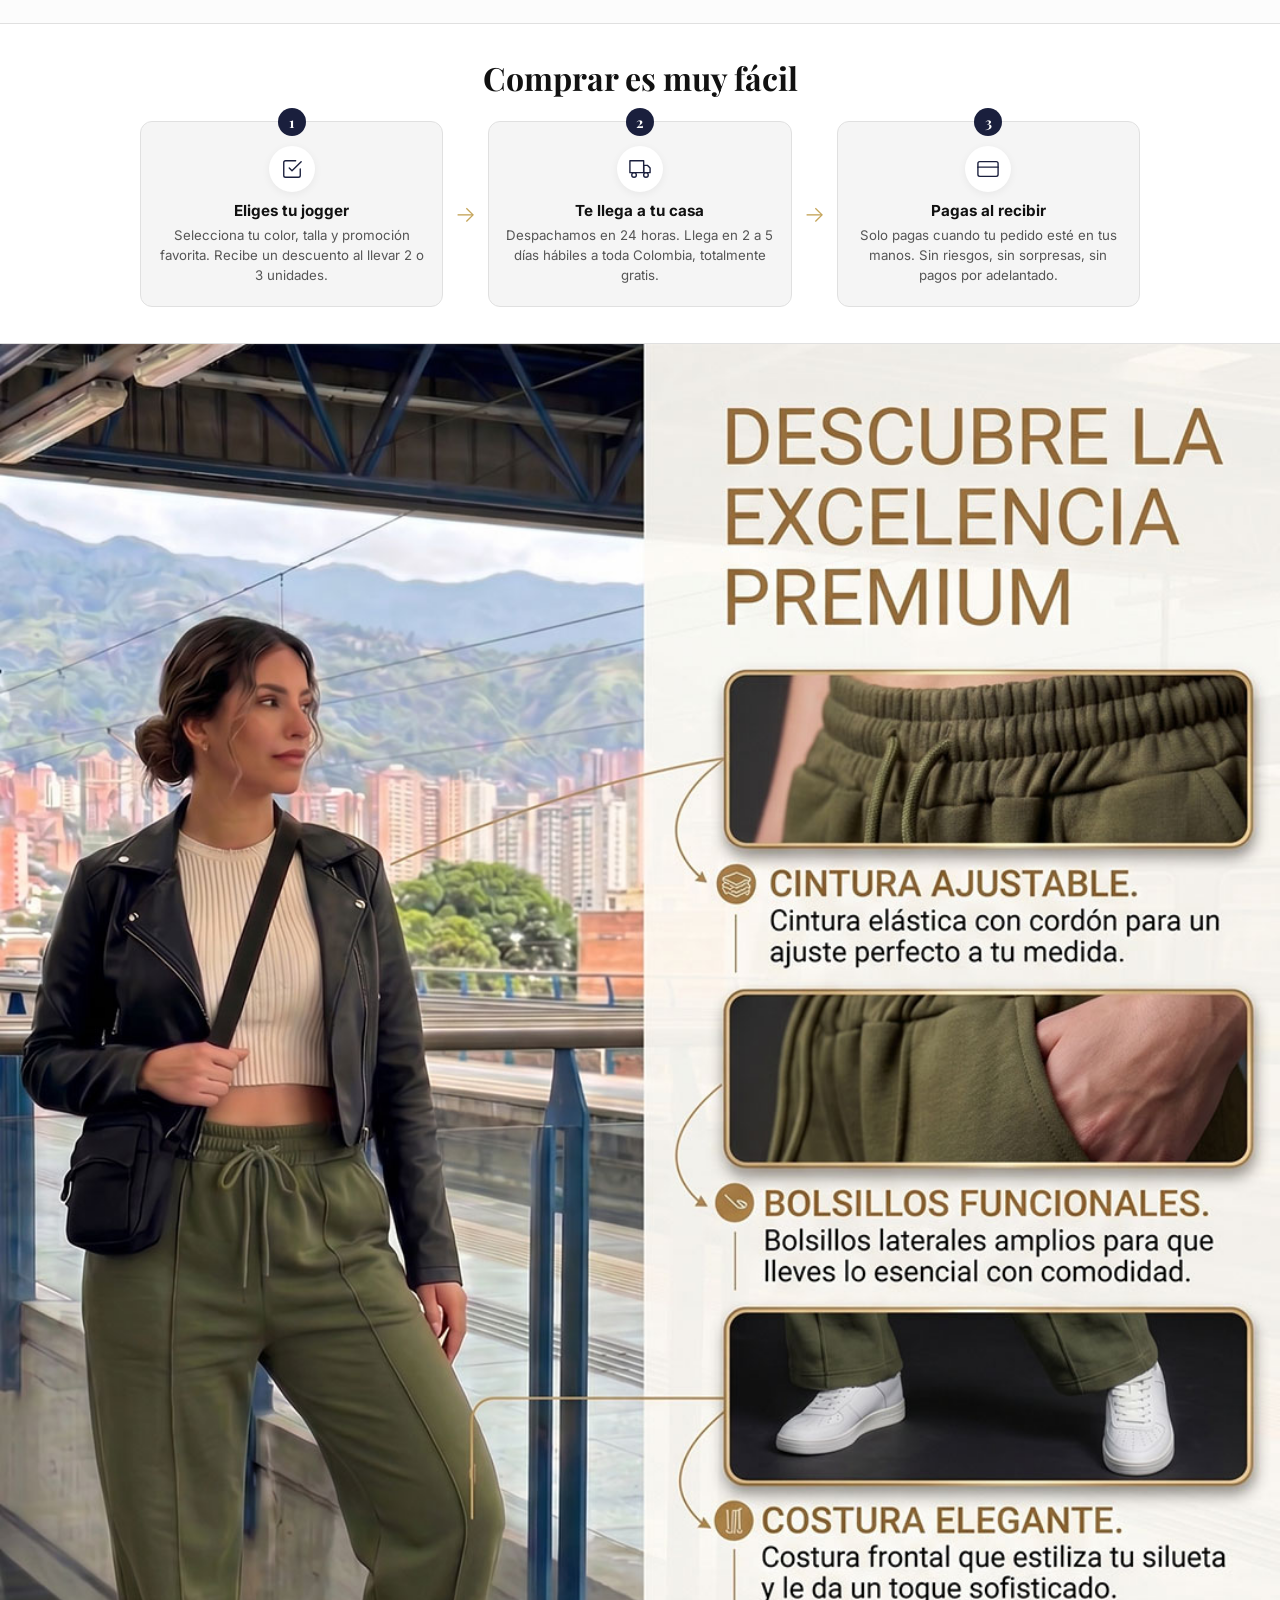
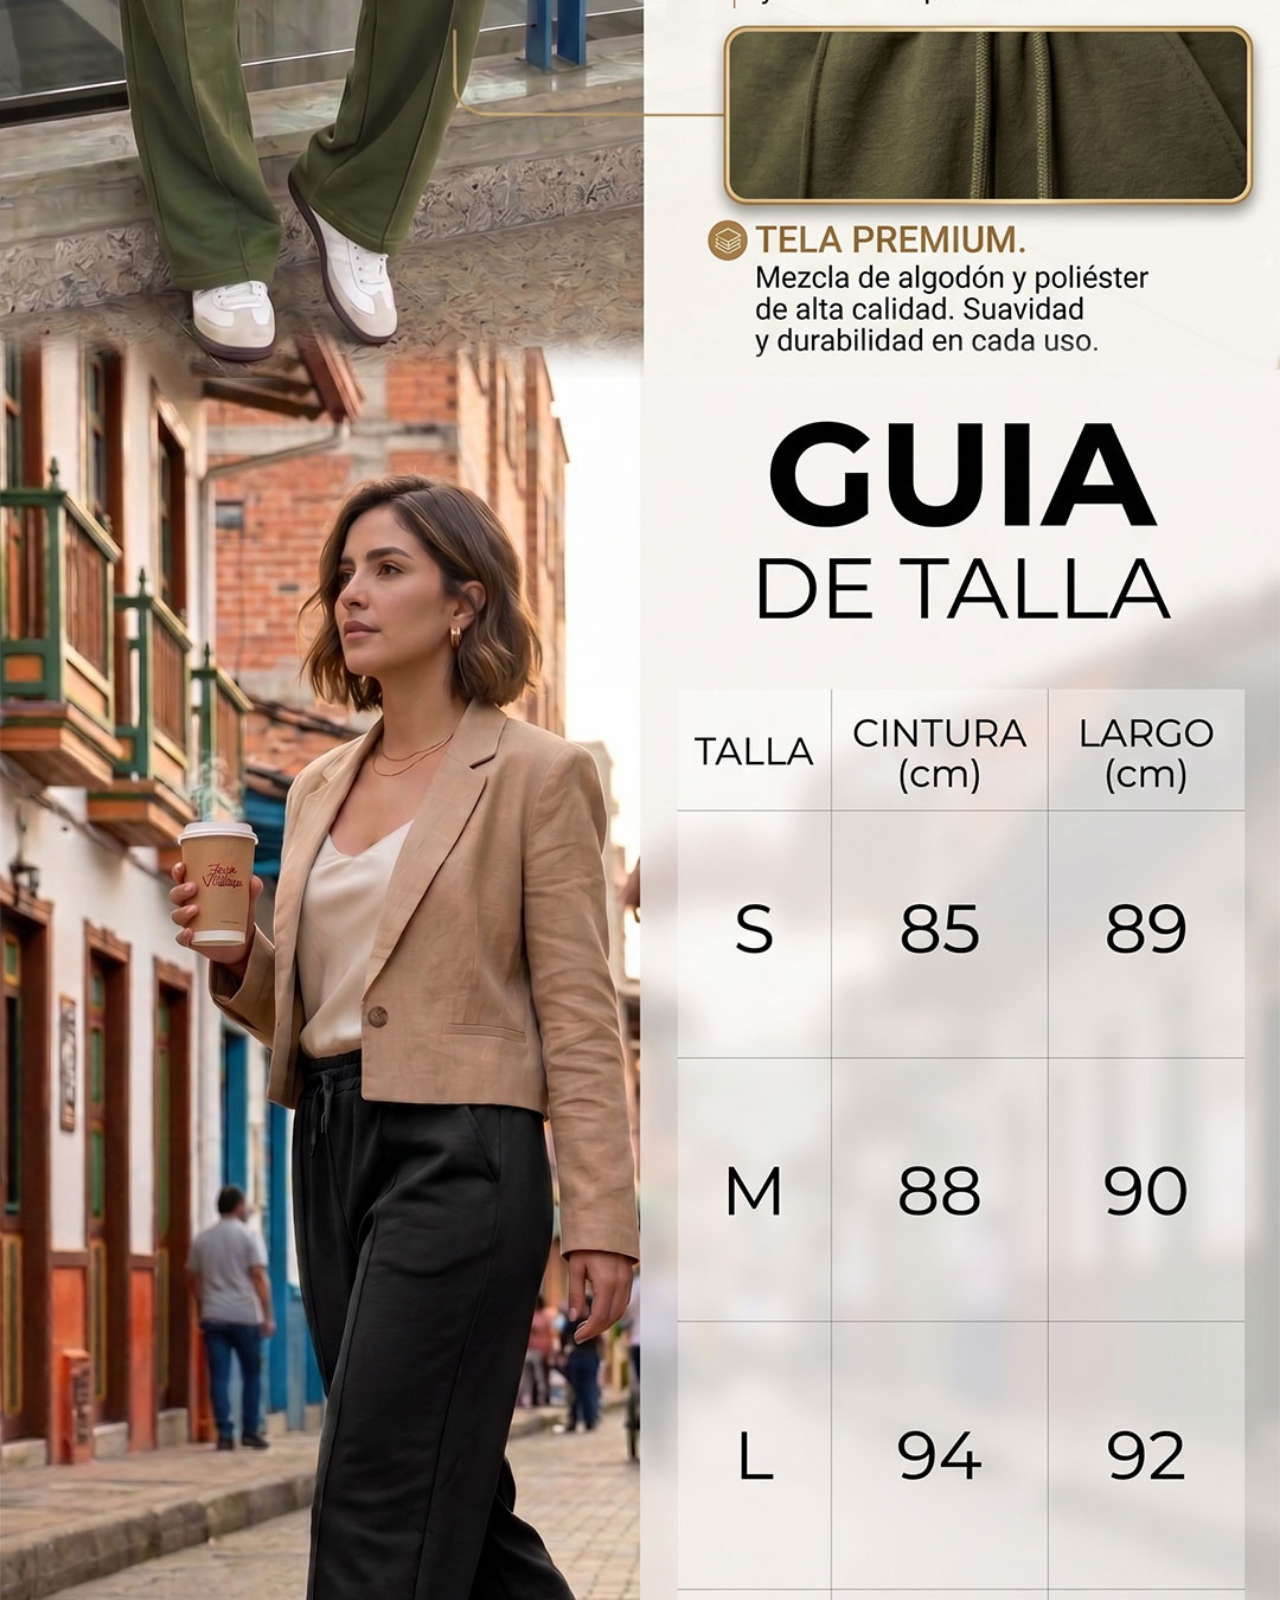
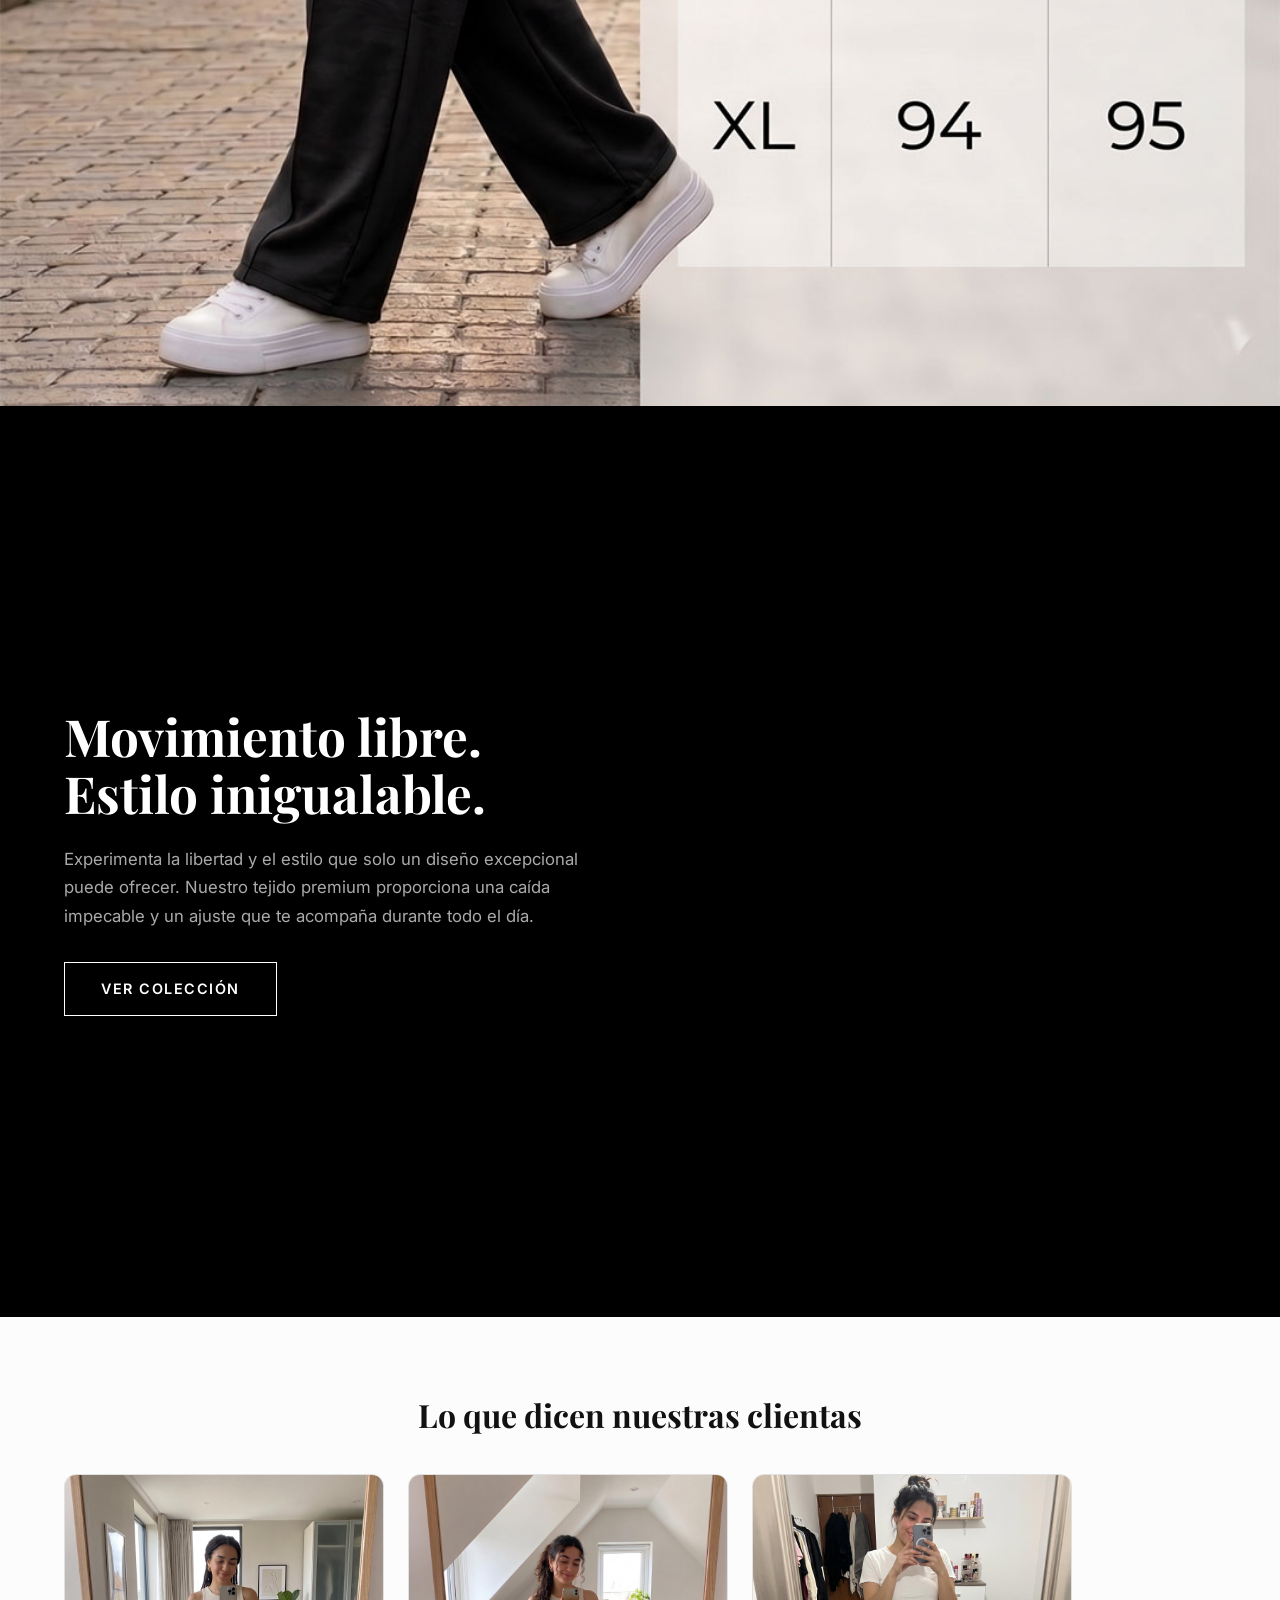
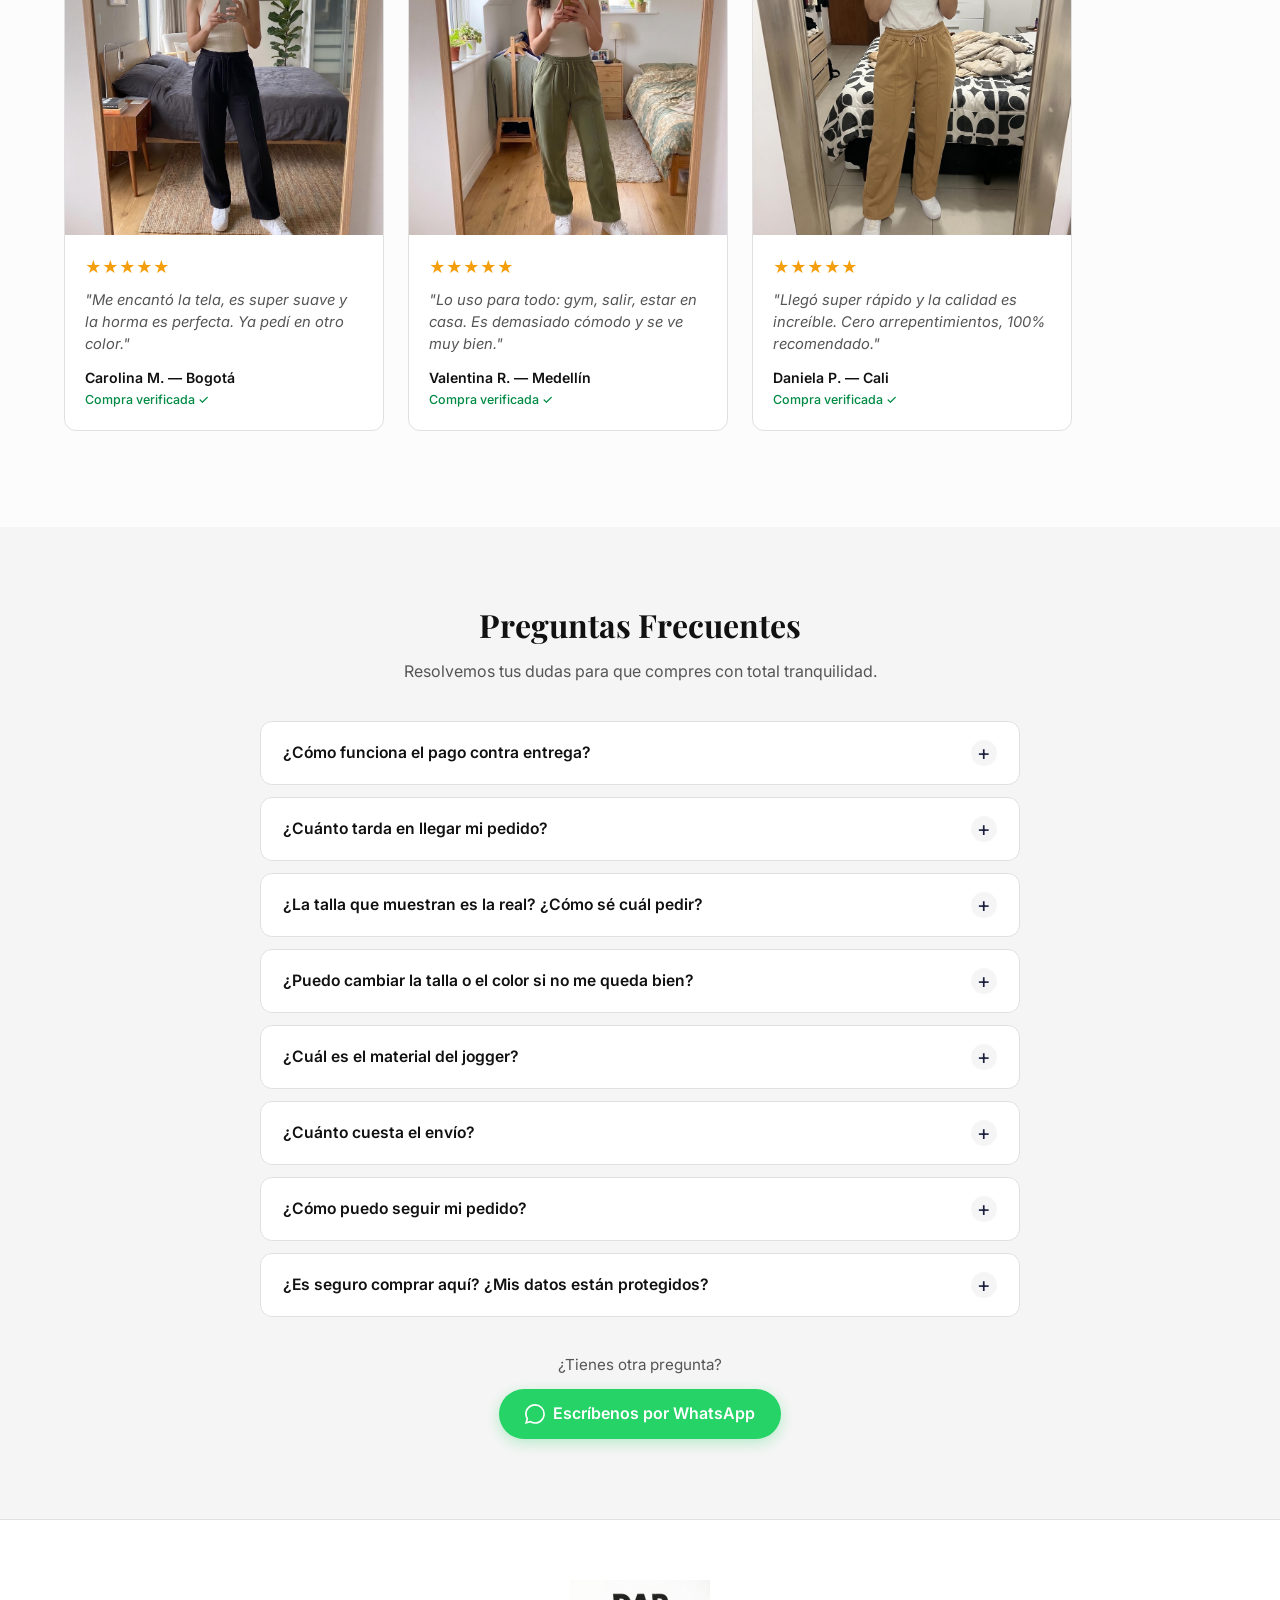
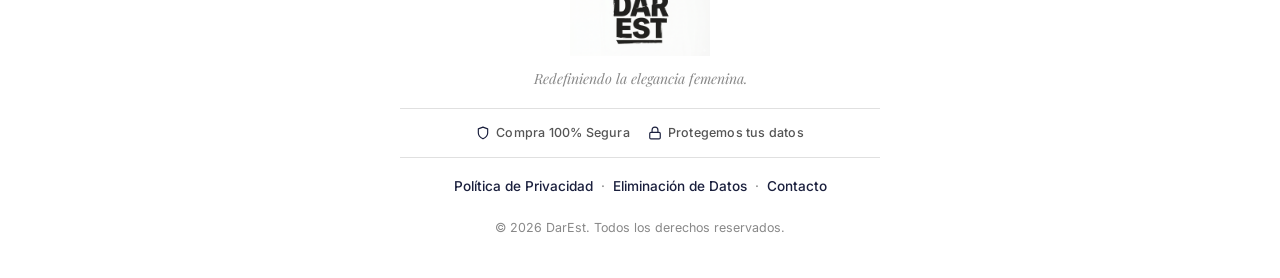
==== commit dd06d56d: "Cambios darest 2026-04-23" ====
--- a/index.html
+++ b/index.html
@@ -4,29 +4,29 @@
 <head>
     <meta charset="UTF-8">
     <meta name="viewport" content="width=device-width, initial-scale=1.0">
-    <title>EMSA | Jogger Premium para Mujer — Envío Gratis</title>
+    <title>DarEst | Jogger Premium para Mujer — Envío Gratis</title>
     <meta name="description"
-        content="Descubre el Jogger Premium EMSA. Comodidad, estilo y elegancia para la mujer moderna. Envío gratis y pago contra entrega en toda Colombia.">
+        content="Descubre el Jogger Premium DarEst. Comodidad, estilo y elegancia para la mujer moderna. Envío gratis y pago contra entrega en toda Colombia.">
     <link rel="canonical" href="https://emsa.solucionem.com/">
 
     <!-- Open Graph / Facebook / WhatsApp -->
     <meta property="og:type" content="product">
-    <meta property="og:site_name" content="EMSA">
+    <meta property="og:site_name" content="DarEst">
     <meta property="og:locale" content="es_CO">
     <meta property="og:url" content="https://emsa.solucionem.com/">
-    <meta property="og:title" content="EMSA | Jogger Premium para Mujer — Envío Gratis">
+    <meta property="og:title" content="DarEst | Jogger Premium para Mujer — Envío Gratis">
     <meta property="og:description" content="Comodidad que se ve. Estilo que se siente. Envío gratis y pago contra entrega en toda Colombia.">
     <meta property="og:image" content="https://emsa.solucionem.com/multimedia/imagen/material visual producto/cuerpo entero.png">
     <meta property="og:image:width" content="1200">
     <meta property="og:image:height" content="1200">
-    <meta property="og:image:alt" content="Jogger Premium EMSA para mujer">
+    <meta property="og:image:alt" content="Jogger Premium DarEst para mujer">
     <meta property="product:price:amount" content="59900">
     <meta property="product:price:currency" content="COP">
     <meta property="product:availability" content="in stock">
 
     <!-- Twitter Card -->
     <meta name="twitter:card" content="summary_large_image">
-    <meta name="twitter:title" content="EMSA | Jogger Premium para Mujer">
+    <meta name="twitter:title" content="DarEst | Jogger Premium para Mujer">
     <meta name="twitter:description" content="Comodidad y estilo que se sienten. Envío gratis a toda Colombia, pago contra entrega.">
     <meta name="twitter:image" content="https://emsa.solucionem.com/multimedia/imagen/material visual producto/cuerpo entero.png">
 
@@ -37,18 +37,18 @@
     {
       "@context": "https://schema.org/",
       "@type": "Product",
-      "name": "Jogger Premium EMSA para Mujer",
+      "name": "Jogger Premium DarEst para Mujer",
       "image": [
         "https://emsa.solucionem.com/multimedia/imagen/material visual producto/cuerpo entero.png",
         "https://emsa.solucionem.com/multimedia/imagen/material visual producto/cuerpo lateral.png",
         "https://emsa.solucionem.com/multimedia/imagen/material visual producto/detalle producto.png"
       ],
-      "description": "Jogger Premium EMSA. Mezcla de algodón premium y poliéster con cintura elástica ajustable, costura frontal elegante y bolsillos funcionales. Diseñado para la mujer moderna que busca comodidad sin renunciar al estilo.",
-      "sku": "EMSA-JOGGER-001",
-      "mpn": "EMSA-JG-PREMIUM",
+      "description": "Jogger Premium DarEst. Mezcla de algodón premium y poliéster con cintura elástica ajustable, costura frontal elegante y bolsillos funcionales. Diseñado para la mujer moderna que busca comodidad sin renunciar al estilo.",
+      "sku": "DAREST-JOGGER-001",
+      "mpn": "DAREST-JG-PREMIUM",
       "brand": {
         "@type": "Brand",
-        "name": "EMSA"
+        "name": "DarEst"
       },
       "category": "Ropa para mujer / Joggers",
       "offers": {
@@ -191,10 +191,10 @@
     n.push=n;n.loaded=!0;n.version='2.0';n.queue=[];t=b.createElement(e);t.async=!0;
     t.src=v;s=b.getElementsByTagName(e)[0];s.parentNode.insertBefore(t,s)}(window,
     document,'script','https://connect.facebook.net/en_US/fbevents.js');
-    fbq('init', '1169204614256465');
+    fbq('init', '3058788770958316');
     fbq('track', 'PageView');
     fbq('track', 'ViewContent', {
-        content_name: 'Jogger Premium EMSA',
+        content_name: 'Jogger Premium DarEst',
         content_category: 'Mujer / Joggers',
         content_type: 'product',
         currency: 'COP',
@@ -202,7 +202,7 @@
     });
     </script>
     <noscript><img height="1" width="1" style="display:none"
-    src="https://www.facebook.com/tr?id=1169204614256465&ev=PageView&noscript=1"/></noscript>
+    src="https://www.facebook.com/tr?id=3058788770958316&ev=PageView&noscript=1"/></noscript>
     <!-- End Meta Pixel Code -->
 </head>
 
@@ -211,7 +211,7 @@
     <!-- Navbar -->
     <nav class="navbar" id="navbar">
         <div class="navbar-inner">
-            <img src="multimedia/imagen/material visual tienda/ems_sin_fondo.png" alt="EMSA Logo" class="logo">
+            <img src="multimedia/imagen/material visual tienda/darest blanco.png" alt="DarEst Logo" class="logo">
         </div>
     </nav>
 
@@ -224,7 +224,7 @@
         <div class="hero-content">
             <p class="hero-badge">Nueva Colección</p>
             <div class="hero-center">
-                <h1 class="hero-title">JOGGER EMSA</h1>
+                <h1 class="hero-title">JOGGER DAREST</h1>
                 <p class="hero-subtitle">Jogger Premium &bull; Envío gratis a toda Colombia</p>
             </div>
             <a href="#producto" class="btn-hero">Comprar Ahora</a>
@@ -249,7 +249,7 @@
             <!-- Gallery -->
             <div class="product-gallery">
                 <div class="main-image-wrapper">
-                    <img src="multimedia/imagen/colores productos/Negro.jpg" alt="Jogger EMSA color Negro" id="main-product-img" class="main-image">
+                    <img src="multimedia/imagen/colores productos/Negro.jpg" alt="Jogger DarEst color Negro" id="main-product-img" class="main-image">
                 </div>
 
                 <!-- Color Selector (junto a la galería para fácil acceso) -->
@@ -278,7 +278,7 @@
 
             <!-- Product Details -->
             <div class="product-details">
-                <p class="brand-tag">EMSA EXCLUSIVE</p>
+                <p class="brand-tag">DAREST EXCLUSIVE</p>
                 <h2 class="product-title">Jogger Premium para Mujer</h2>
                 <div class="product-reviews">
                     <span class="stars">&#9733;&#9733;&#9733;&#9733;&#9733;</span>
@@ -337,7 +337,7 @@
                 <!-- Garantía cerca del CTA -->
                 <div class="guarantee-badge">
                     <div class="guarantee-icon">
-                        <svg width="34" height="34" viewBox="0 0 24 24" fill="none" stroke="currentColor" stroke-width="1.6" stroke-linecap="round" stroke-linejoin="round"><path d="M12 22s8-4 8-10V5l-8-3-8 3v7c0 6 8 10 8 10z"/><polyline points="9 12 11 14 15 10"/></svg>
+                        <svg width="22" height="22" viewBox="0 0 24 24" fill="none" stroke="currentColor" stroke-width="1.6" stroke-linecap="round" stroke-linejoin="round"><path d="M12 22s8-4 8-10V5l-8-3-8 3v7c0 6 8 10 8 10z"/><polyline points="9 12 11 14 15 10"/></svg>
                     </div>
                     <div class="guarantee-text">
                         <strong>Garantía de satisfacción 7 días</strong>
@@ -375,7 +375,7 @@
                 <div class="hiw-step" data-reveal>
                     <div class="hiw-num">1</div>
                     <div class="hiw-icon">
-                        <svg width="34" height="34" viewBox="0 0 24 24" fill="none" stroke="currentColor" stroke-width="1.5" stroke-linecap="round" stroke-linejoin="round"><path d="M9 11l3 3L22 4"/><path d="M21 12v7a2 2 0 0 1-2 2H5a2 2 0 0 1-2-2V5a2 2 0 0 1 2-2h11"/></svg>
+                        <svg width="22" height="22" viewBox="0 0 24 24" fill="none" stroke="currentColor" stroke-width="1.5" stroke-linecap="round" stroke-linejoin="round"><path d="M9 11l3 3L22 4"/><path d="M21 12v7a2 2 0 0 1-2 2H5a2 2 0 0 1-2-2V5a2 2 0 0 1 2-2h11"/></svg>
                     </div>
                     <h4>Eliges tu jogger</h4>
                     <p>Selecciona tu color, talla y promoción favorita. Recibe un descuento al llevar 2 o 3 unidades.</p>
@@ -384,7 +384,7 @@
                 <div class="hiw-step" data-reveal>
                     <div class="hiw-num">2</div>
                     <div class="hiw-icon">
-                        <svg width="34" height="34" viewBox="0 0 24 24" fill="none" stroke="currentColor" stroke-width="1.5" stroke-linecap="round" stroke-linejoin="round"><rect x="1" y="3" width="15" height="13"/><polygon points="16 8 20 8 23 11 23 16 16 16 16 8"/><circle cx="5.5" cy="18.5" r="2.5"/><circle cx="18.5" cy="18.5" r="2.5"/></svg>
+                        <svg width="22" height="22" viewBox="0 0 24 24" fill="none" stroke="currentColor" stroke-width="1.5" stroke-linecap="round" stroke-linejoin="round"><rect x="1" y="3" width="15" height="13"/><polygon points="16 8 20 8 23 11 23 16 16 16 16 8"/><circle cx="5.5" cy="18.5" r="2.5"/><circle cx="18.5" cy="18.5" r="2.5"/></svg>
                     </div>
                     <h4>Te llega a tu casa</h4>
                     <p>Despachamos en 24 horas. Llega en 2 a 5 días hábiles a toda Colombia, totalmente gratis.</p>
@@ -393,7 +393,7 @@
                 <div class="hiw-step" data-reveal>
                     <div class="hiw-num">3</div>
                     <div class="hiw-icon">
-                        <svg width="34" height="34" viewBox="0 0 24 24" fill="none" stroke="currentColor" stroke-width="1.5" stroke-linecap="round" stroke-linejoin="round"><rect x="1" y="4" width="22" height="16" rx="2" ry="2"/><line x1="1" y1="10" x2="23" y2="10"/></svg>
+                        <svg width="22" height="22" viewBox="0 0 24 24" fill="none" stroke="currentColor" stroke-width="1.5" stroke-linecap="round" stroke-linejoin="round"><rect x="1" y="4" width="22" height="16" rx="2" ry="2"/><line x1="1" y1="10" x2="23" y2="10"/></svg>
                     </div>
                     <h4>Pagas al recibir</h4>
                     <p>Solo pagas cuando tu pedido esté en tus manos. Sin riesgos, sin sorpresas, sin pagos por adelantado.</p>
@@ -404,9 +404,7 @@
 
     <!-- Detalle imagen -->
     <section class="detalle-section" data-reveal>
-        <div class="container">
-            <img src="multimedia/imagen/material visual producto/detalle.jpg" alt="Detalle Jogger Premium EMSA" class="detalle-img">
-        </div>
+        <img src="multimedia/imagen/material visual producto/detalle.jpg" alt="Detalle Jogger Premium DarEst" class="detalle-img">
     </section>
 
     <!-- Video Showcase -->
@@ -494,7 +492,7 @@
                 <details class="faq-item" data-reveal>
                     <summary>¿Es seguro comprar aquí? ¿Mis datos están protegidos?</summary>
                     <div class="faq-answer">
-                        <p>Totalmente. EMSA es una tienda 100% colombiana. Tus datos solo se usan para procesar y entregar tu pedido. No los compartimos con terceros. Puedes revisar nuestra <a href="privacidad.html">Política de Privacidad</a> en cualquier momento.</p>
+                        <p>Totalmente. DarEst es una tienda 100% colombiana. Tus datos solo se usan para procesar y entregar tu pedido. No los compartimos con terceros. Puedes revisar nuestra <a href="privacidad.html">Política de Privacidad</a> en cualquier momento.</p>
                     </div>
                 </details>
             </div>
@@ -512,7 +510,7 @@
     <!-- Footer -->
     <footer class="footer">
         <div class="container footer-inner">
-            <img src="multimedia/imagen/material visual tienda/emsa.png" alt="EMSA Logo" class="footer-logo" loading="lazy" decoding="async">
+            <img src="multimedia/imagen/material visual tienda/darest vertical blanco.png" alt="DarEst Logo" class="footer-logo" loading="lazy" decoding="async">
             <p class="footer-tagline">Redefiniendo la elegancia femenina.</p>
 
             <div class="footer-trust">
@@ -534,7 +532,7 @@
                 <a href="https://wa.me/573234933812" target="_blank" rel="noopener noreferrer">Contacto</a>
             </nav>
 
-            <p class="footer-copy">&copy; 2026 EMSA. Todos los derechos reservados.</p>
+            <p class="footer-copy">&copy; 2026 DarEst. Todos los derechos reservados.</p>
         </div>
     </footer>
 
@@ -588,7 +586,7 @@
                 <!-- Order Summary -->
                 <div class="order-summary">
                     <div class="summary-thumb">
-                        <img src="multimedia/imagen/material visual producto/cuerpo entero.png" alt="Jogger EMSA" id="summary-img" loading="lazy" decoding="async">
+                        <img src="multimedia/imagen/material visual producto/cuerpo entero.png" alt="Jogger DarEst" id="summary-img" loading="lazy" decoding="async">
                     </div>
                     <div class="summary-info">
                         <h4 id="summary-combo-name">1 Unidad</h4>
--- a/styles.css
+++ b/styles.css
@@ -1,6 +1,6 @@
 /* ==========================================================
-   EMSA — Landing Page Styles
-   Paleta: Negro/Blanco/Navy (inspirado en identidad EMSA)
+   DarEst — Landing Page Styles
+   Paleta: Negro/Blanco/Navy (inspirado en identidad DarEst)
    Tipografía: Playfair Display + Inter
    ========================================================== */
 
@@ -120,7 +120,7 @@
 }
 
 .logo {
-    height: 200px;
+    height: 68px;
     width: auto;
     object-fit: contain;
     transition: transform var(--transition);
@@ -698,17 +698,21 @@
    How It Works (3 pasos)
    ========================================================== */
 .how-it-works {
-    padding: 70px 0;
+    padding: 36px 0;
     background: var(--white);
     border-top: 1px solid var(--border);
     border-bottom: 1px solid var(--border);
 }
 
+.how-it-works .section-heading {
+    margin-bottom: 24px;
+}
+
 .hiw-grid {
     display: flex;
     align-items: stretch;
     justify-content: center;
-    gap: 16px;
+    gap: 12px;
     max-width: 1000px;
     margin: 0 auto;
     flex-wrap: nowrap;
@@ -717,7 +721,7 @@
 .hiw-step {
     flex: 1;
     text-align: center;
-    padding: 28px 22px;
+    padding: 20px 16px;
     background: var(--bg-alt);
     border: 1px solid var(--border);
     border-radius: var(--radius-lg);
@@ -732,16 +736,16 @@
 
 .hiw-num {
     position: absolute;
-    top: -16px;
+    top: -14px;
     left: 50%;
     transform: translateX(-50%);
-    width: 32px;
-    height: 32px;
+    width: 28px;
+    height: 28px;
     border-radius: 50%;
     background: var(--accent);
     color: var(--white);
     font-family: 'Playfair Display', serif;
-    font-size: 1rem;
+    font-size: 0.9rem;
     font-weight: 700;
     display: flex;
     align-items: center;
@@ -752,33 +756,33 @@
     display: inline-flex;
     align-items: center;
     justify-content: center;
-    width: 64px;
-    height: 64px;
+    width: 46px;
+    height: 46px;
     border-radius: 50%;
     background: var(--white);
     color: var(--accent);
-    margin: 8px auto 14px;
+    margin: 4px auto 10px;
     box-shadow: var(--shadow-sm);
 }
 
 .hiw-step h4 {
     font-family: 'Inter', sans-serif;
-    font-size: 1.05rem;
+    font-size: 0.95rem;
     font-weight: 700;
-    margin-bottom: 8px;
+    margin-bottom: 6px;
     color: var(--text);
 }
 
 .hiw-step p {
-    font-size: 0.88rem;
+    font-size: 0.83rem;
     color: var(--text-secondary);
-    line-height: 1.55;
+    line-height: 1.5;
 }
 
 .hiw-arrow {
     align-self: center;
     color: var(--gold);
-    font-size: 1.6rem;
+    font-size: 1.4rem;
     font-weight: 300;
     flex-shrink: 0;
 }
@@ -787,17 +791,17 @@
    Detalle Section
    ========================================================== */
 .detalle-section {
-    padding: 60px 0;
+    padding: 0;
     background: var(--bg-alt);
 }
 
 .detalle-img {
     display: block;
     width: 100%;
-    max-width: 900px;
-    margin: 0 auto;
-    border-radius: var(--radius-lg);
-    box-shadow: var(--shadow-md);
+    max-width: 100%;
+    margin: 0;
+    border-radius: 0;
+    box-shadow: none;
     object-fit: cover;
 }
 
@@ -965,7 +969,7 @@
 }
 
 .footer-logo {
-    height: 120px;
+    height: 76px;
     width: auto;
 }
 
@@ -1488,7 +1492,7 @@
     }
 
     .logo {
-        height: 110px;
+        height: 46px;
     }
 
     .hero {
@@ -1597,7 +1601,7 @@
     }
 
     .footer-logo {
-        height: 90px;
+        height: 60px;
     }
 
     .trust-badges {
@@ -1608,17 +1612,17 @@
     /* Cómo Funciona en columna */
     .hiw-grid {
         flex-direction: column;
-        gap: 28px;
+        gap: 18px;
         max-width: 360px;
     }
 
     .hiw-arrow {
         transform: rotate(90deg);
-        font-size: 1.4rem;
+        font-size: 1.2rem;
     }
 
     .hiw-step {
-        padding: 24px 18px;
+        padding: 16px 14px;
     }
 
     /* Countdown más compacto */
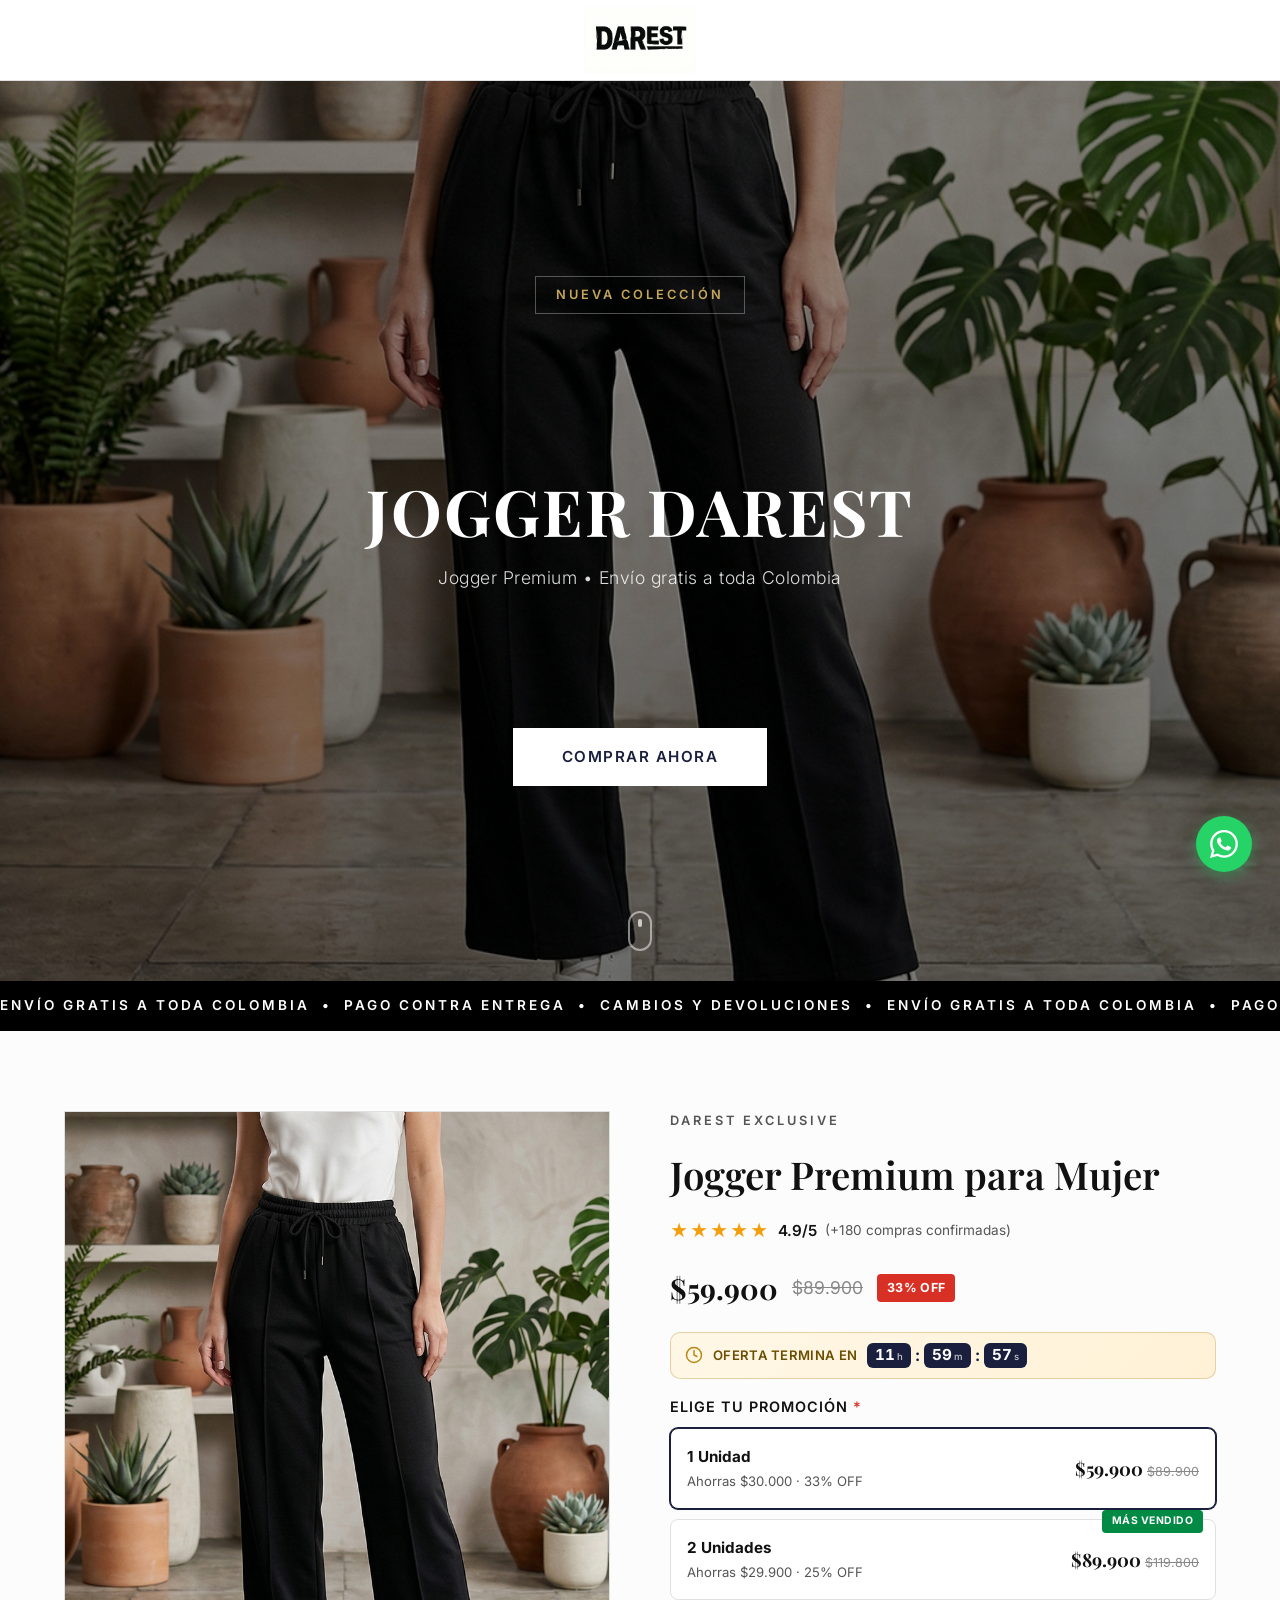
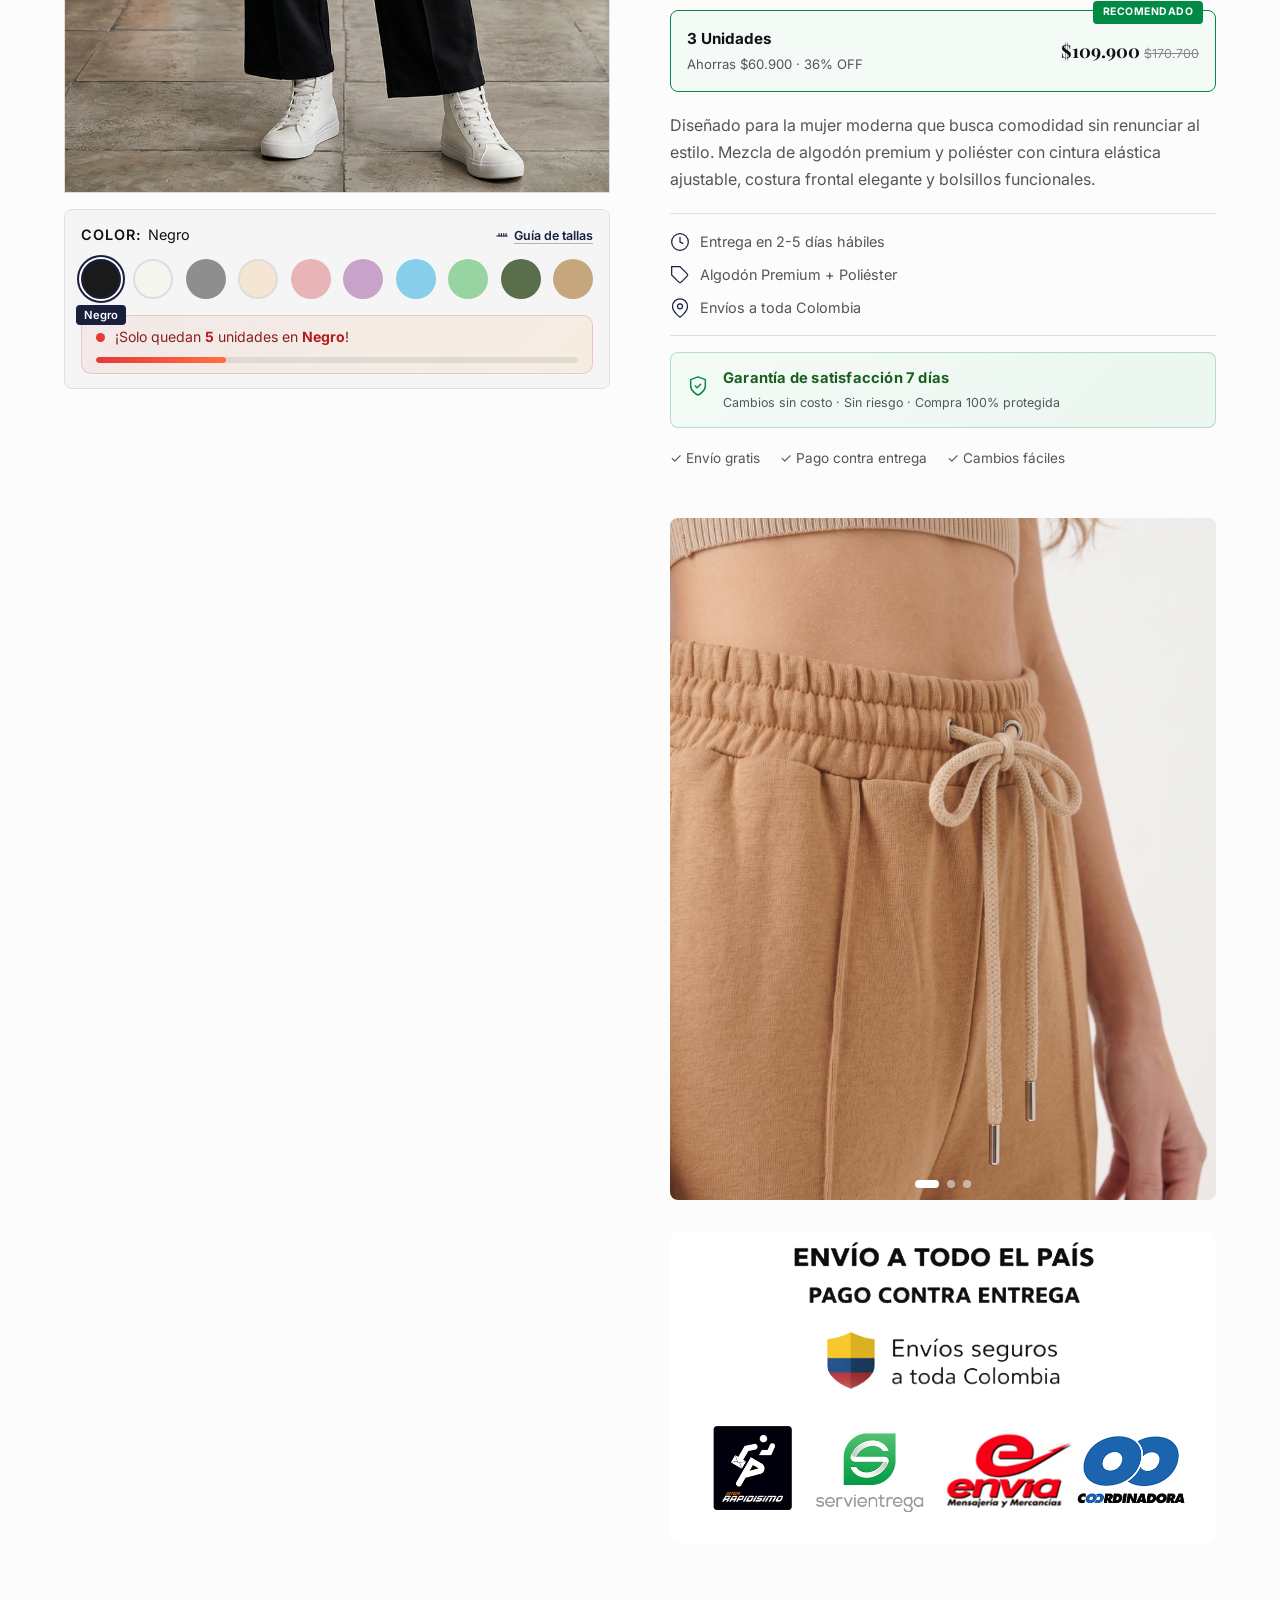
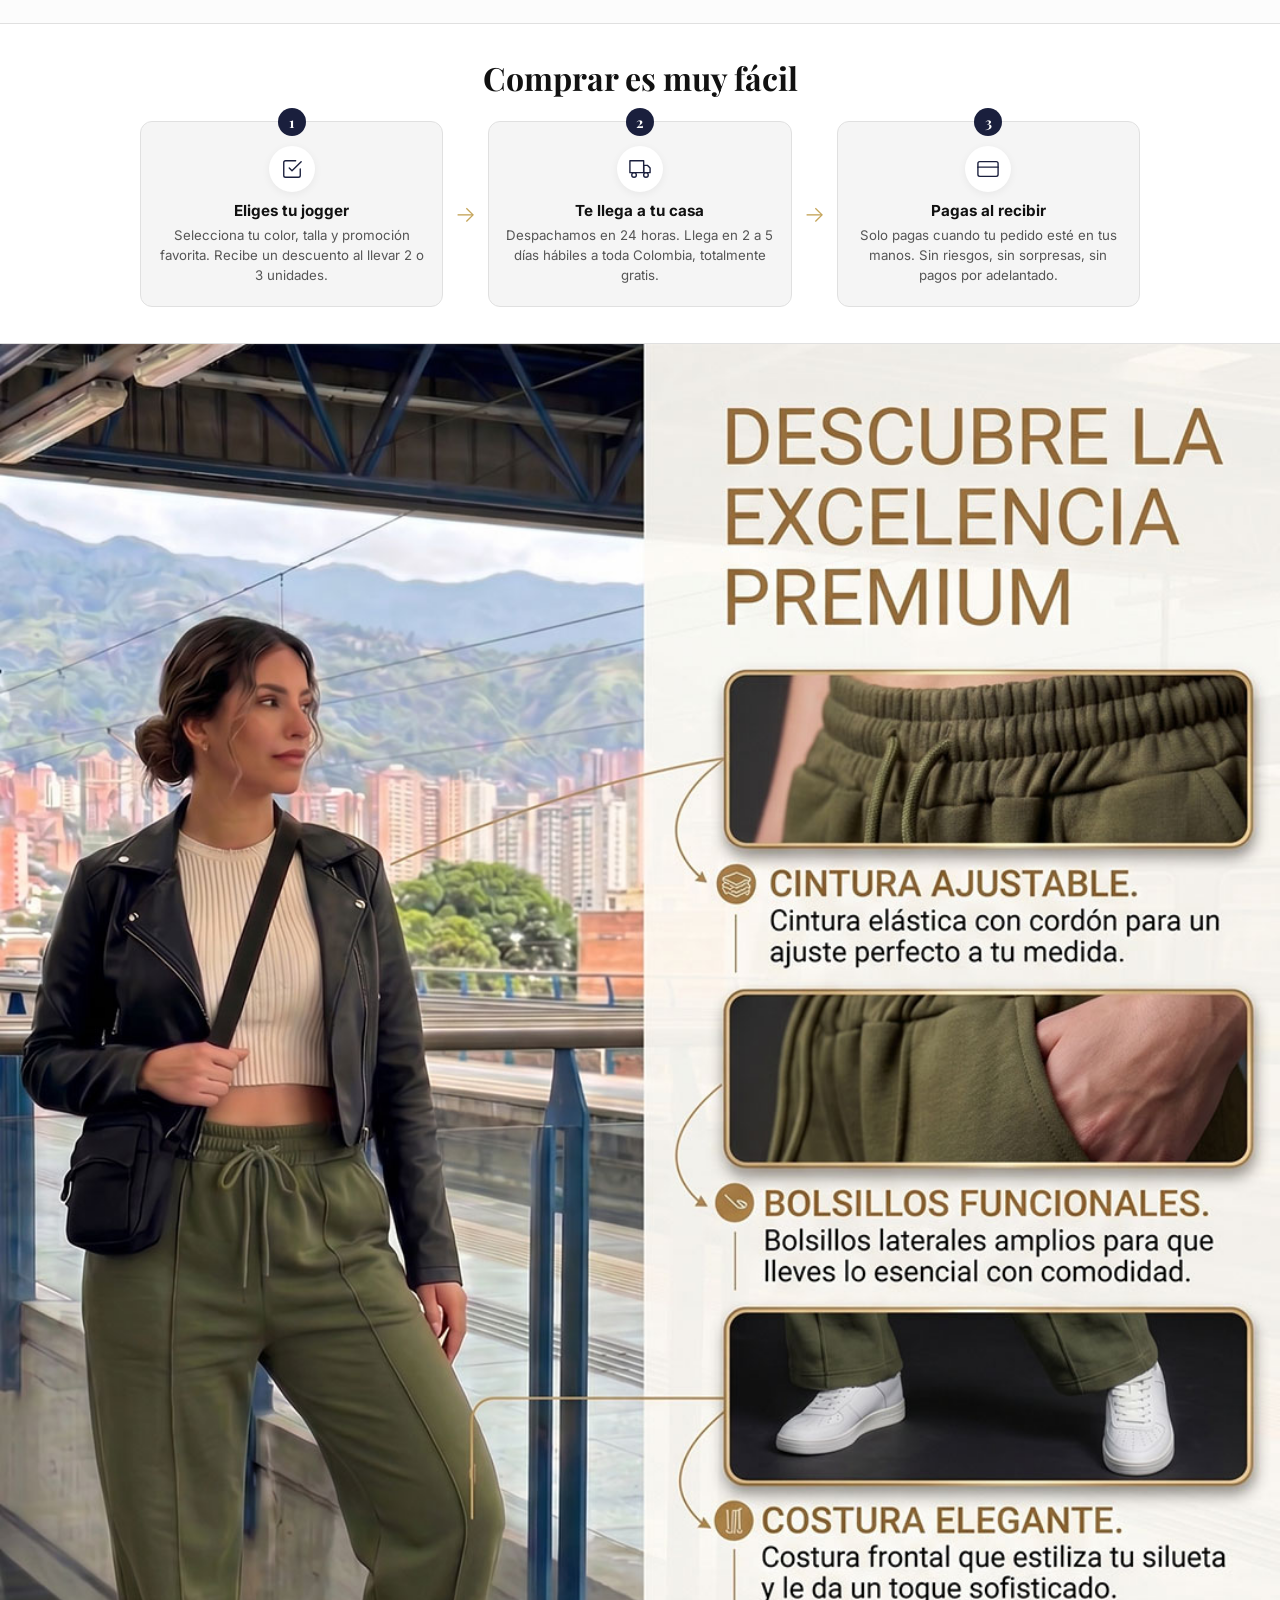
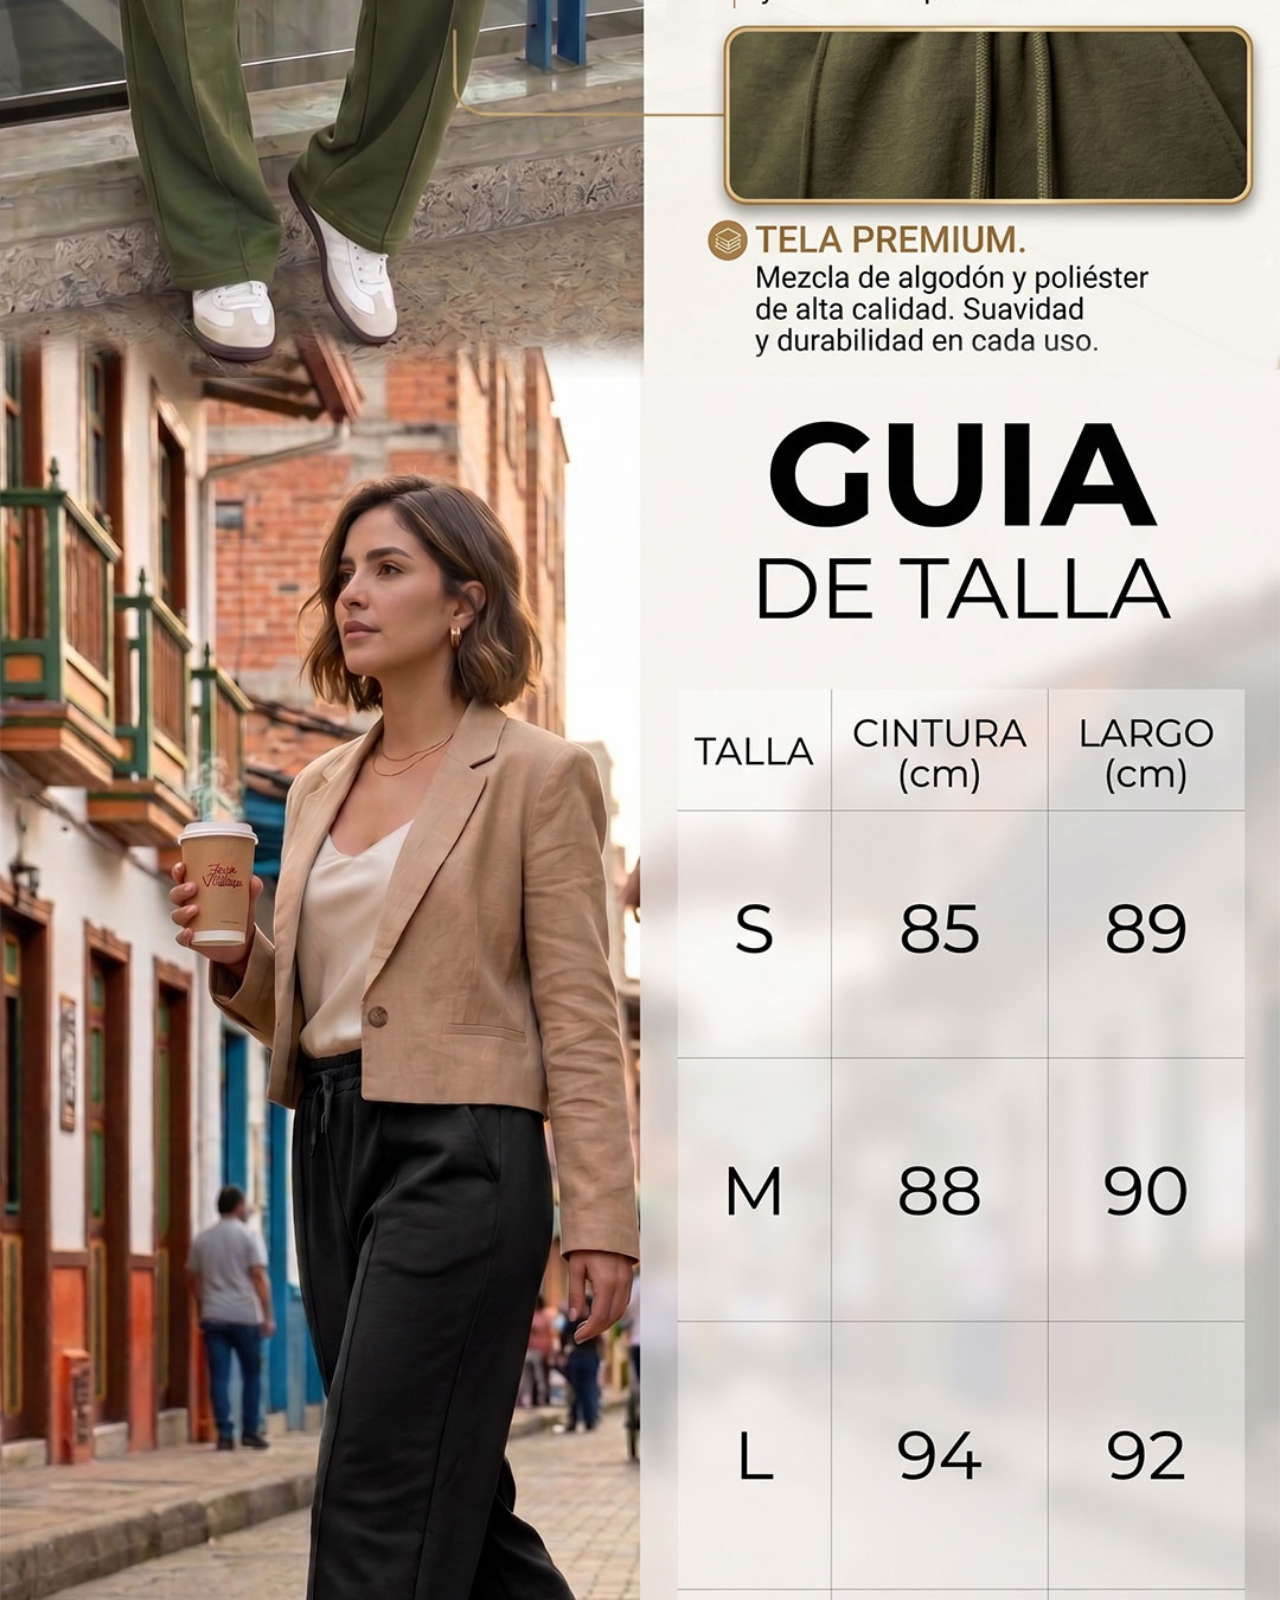
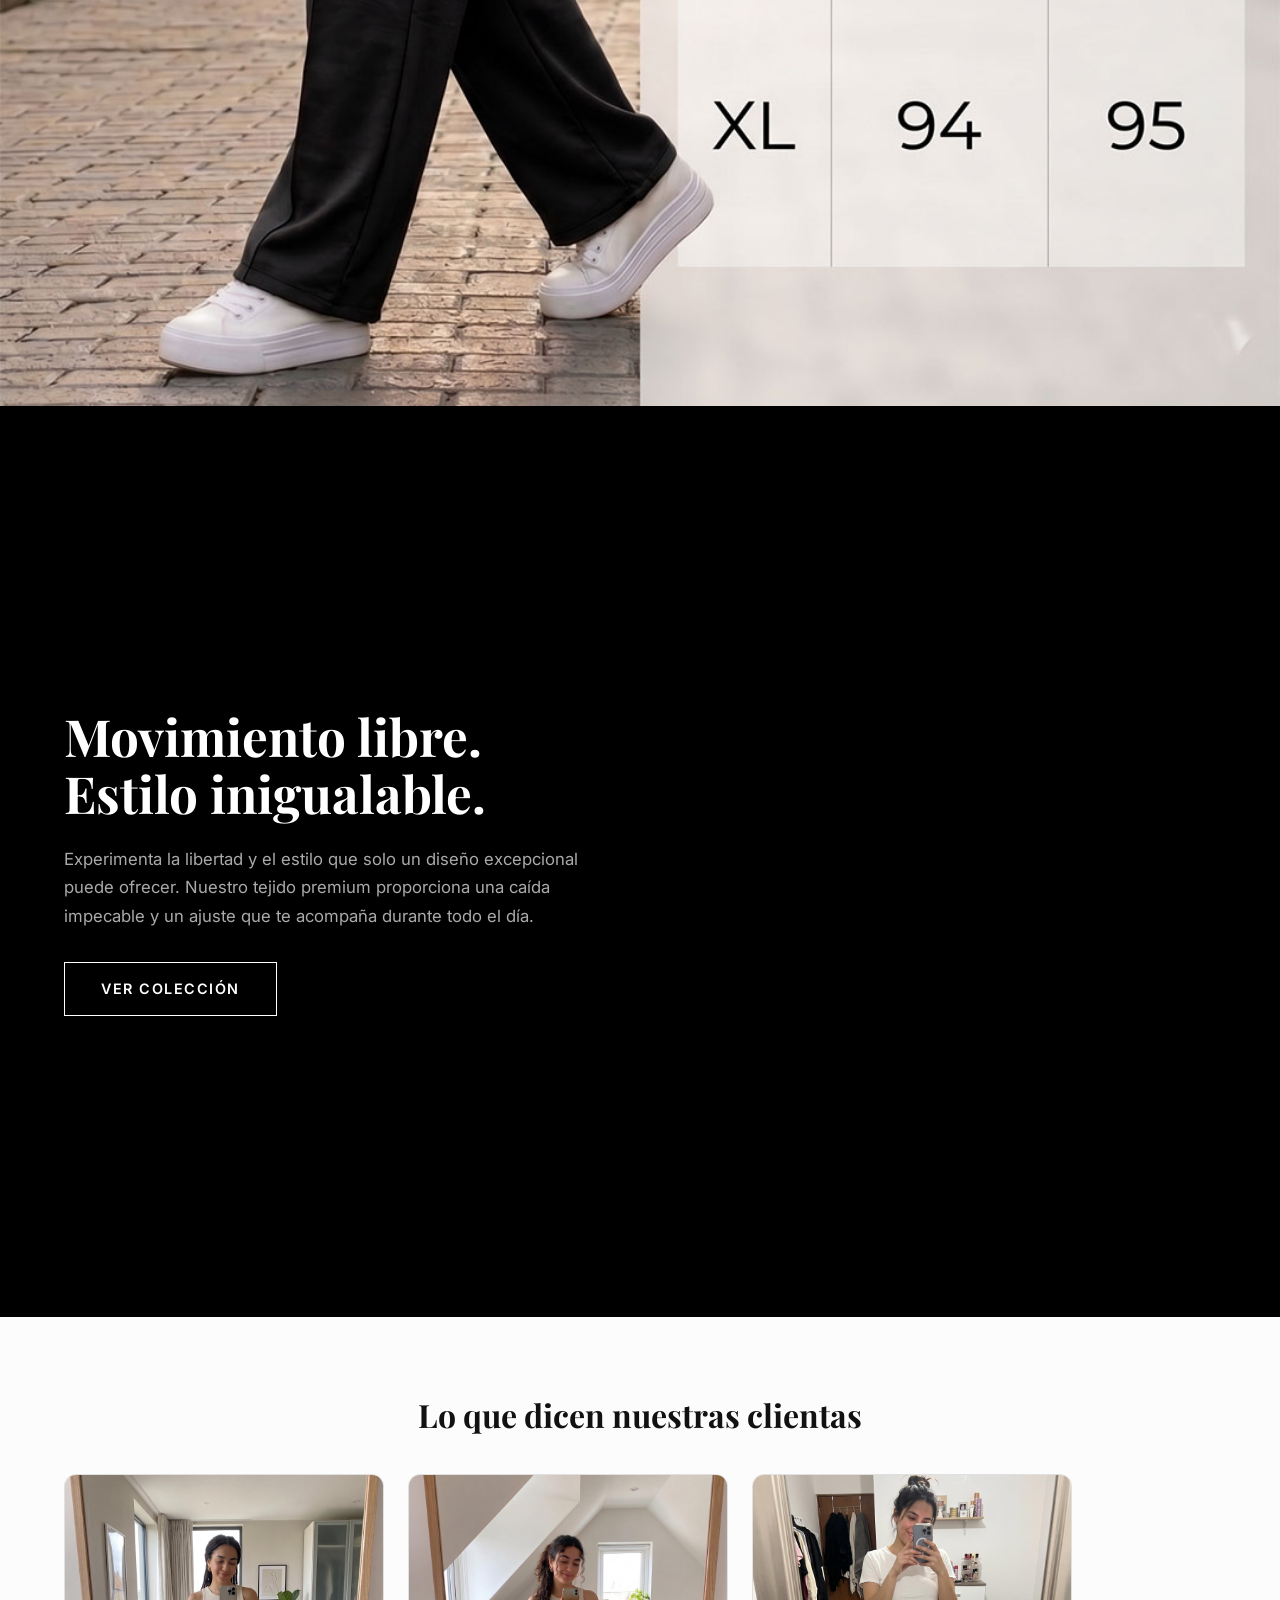
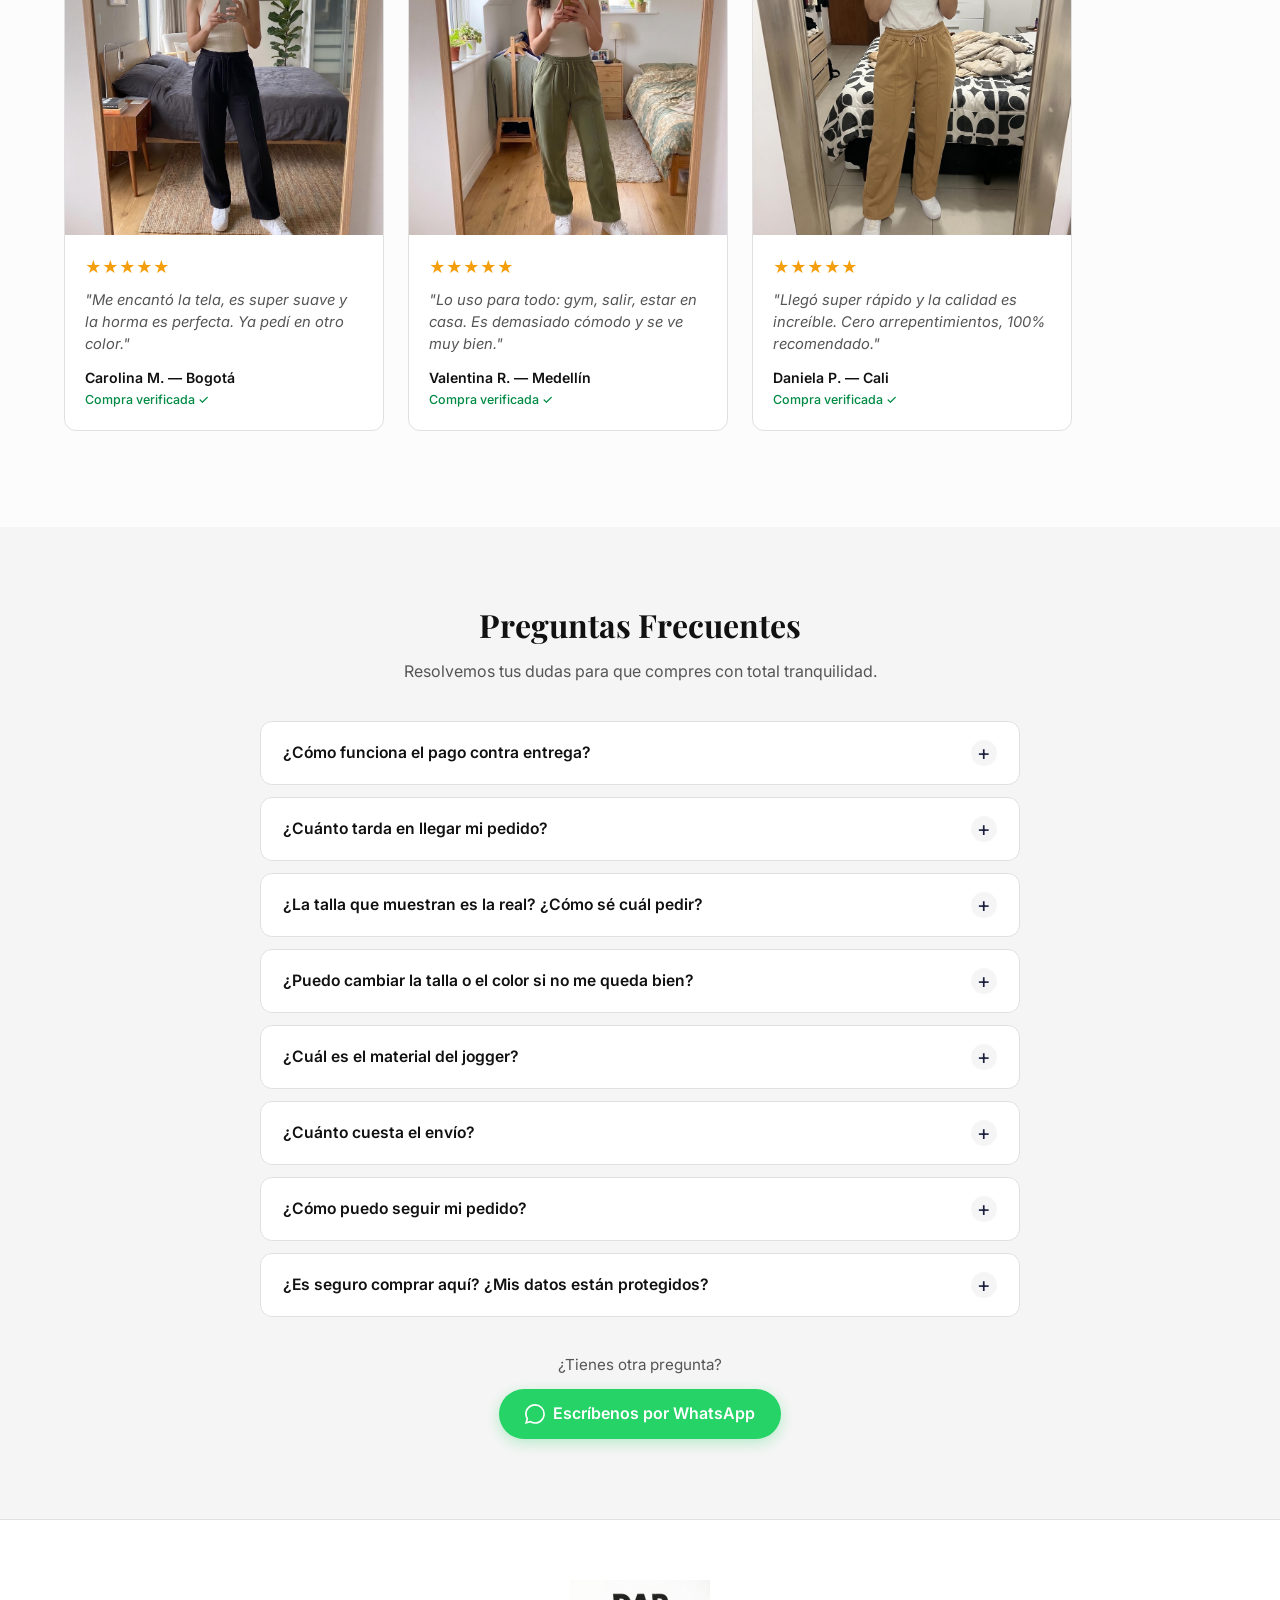
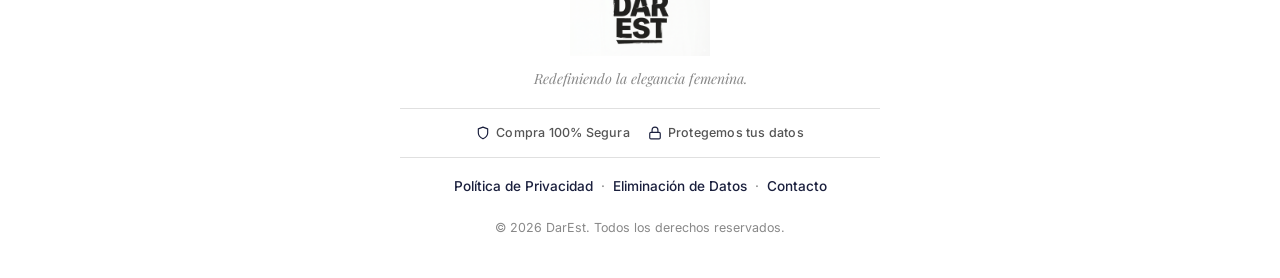
==== commit a08688fa: "Cambios darest 2026-04-24" ====
--- a/index.html
+++ b/index.html
@@ -217,8 +217,8 @@
 
     <!-- Hero Section -->
     <header class="hero" id="inicio">
-        <video autoplay muted loop playsinline preload="metadata" class="hero-video">
-            <source src="multimedia/video/hero.mp4" type="video/mp4">
+        <video autoplay muted loop playsinline preload="metadata" class="hero-video" poster="multimedia/imagen/colores productos/Negro.jpg">
+            <source src="multimedia/video/hero%202.mp4" type="video/mp4">
         </video>
         <div class="hero-overlay"></div>
         <div class="hero-content">
@@ -416,8 +416,7 @@
                 <a href="#producto" class="btn-showcase">Ver Colección</a>
             </div>
             <div class="showcase-video-wrapper" data-reveal>
-                <video autoplay muted loop playsinline preload="metadata" class="showcase-video">
-                    <source src="multimedia/video/Jogger_En_Calle.mp4" type="video/mp4">
+                <video autoplay muted loop playsinline preload="none" class="showcase-video" data-lazy-src="multimedia/video/Jogger_En_Calle.mp4">
                 </video>
             </div>
         </div>
--- a/styles.css
+++ b/styles.css
@@ -152,7 +152,7 @@
     left: 0;
     width: 100%;
     height: 100%;
-    object-fit: contain;
+    object-fit: cover;
     z-index: 0;
 }
 
